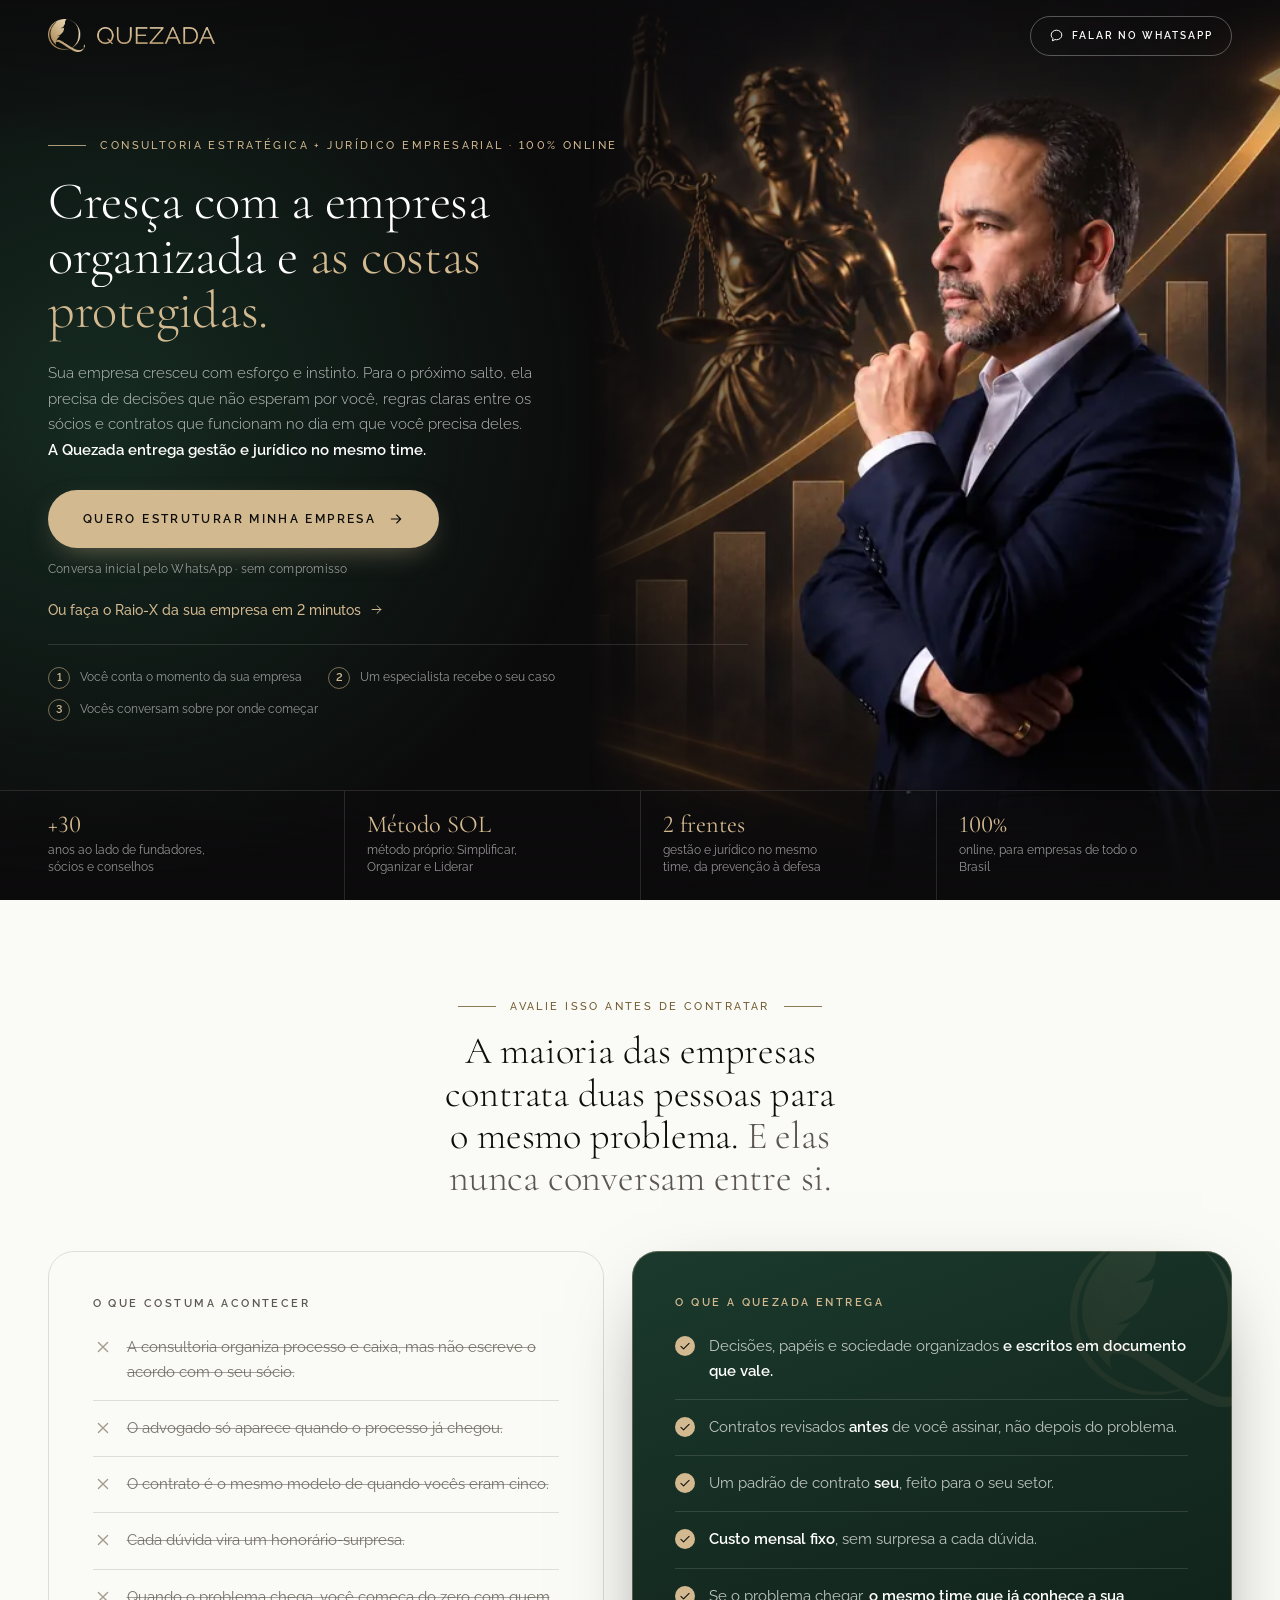
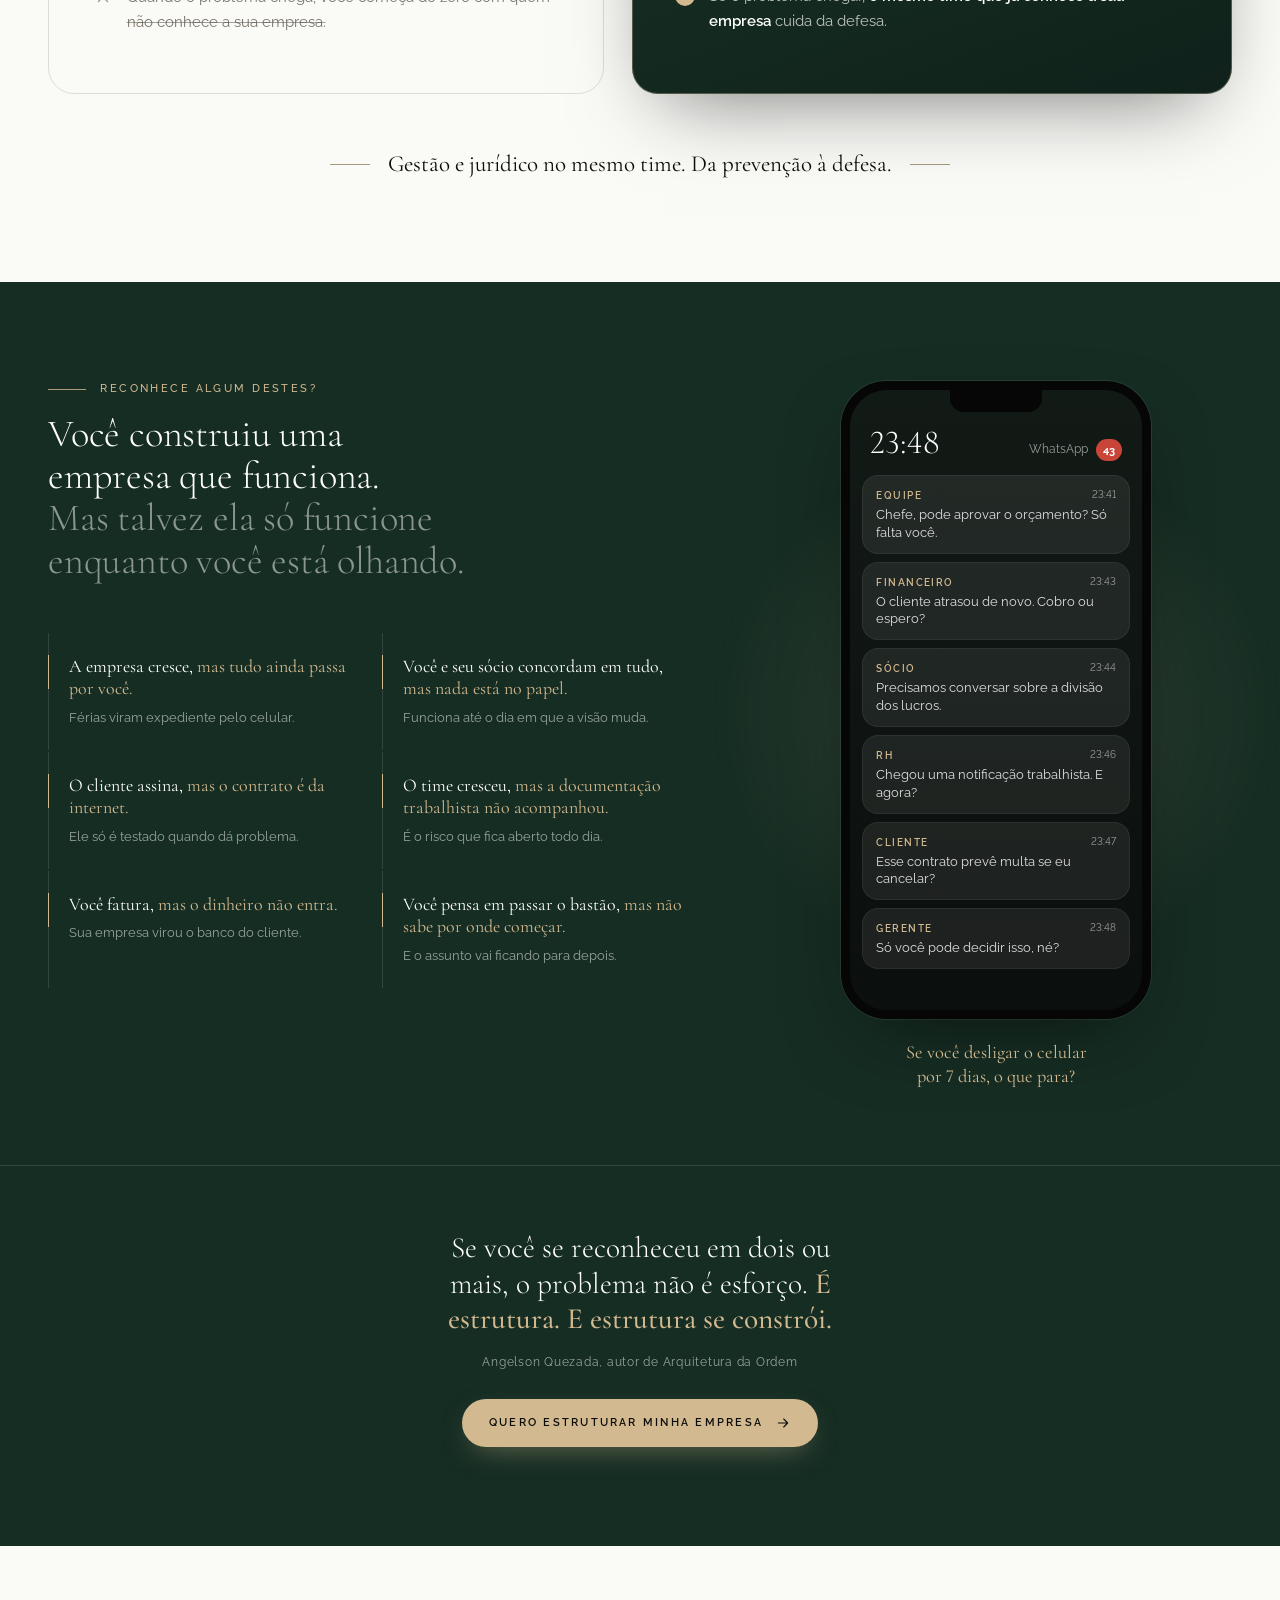
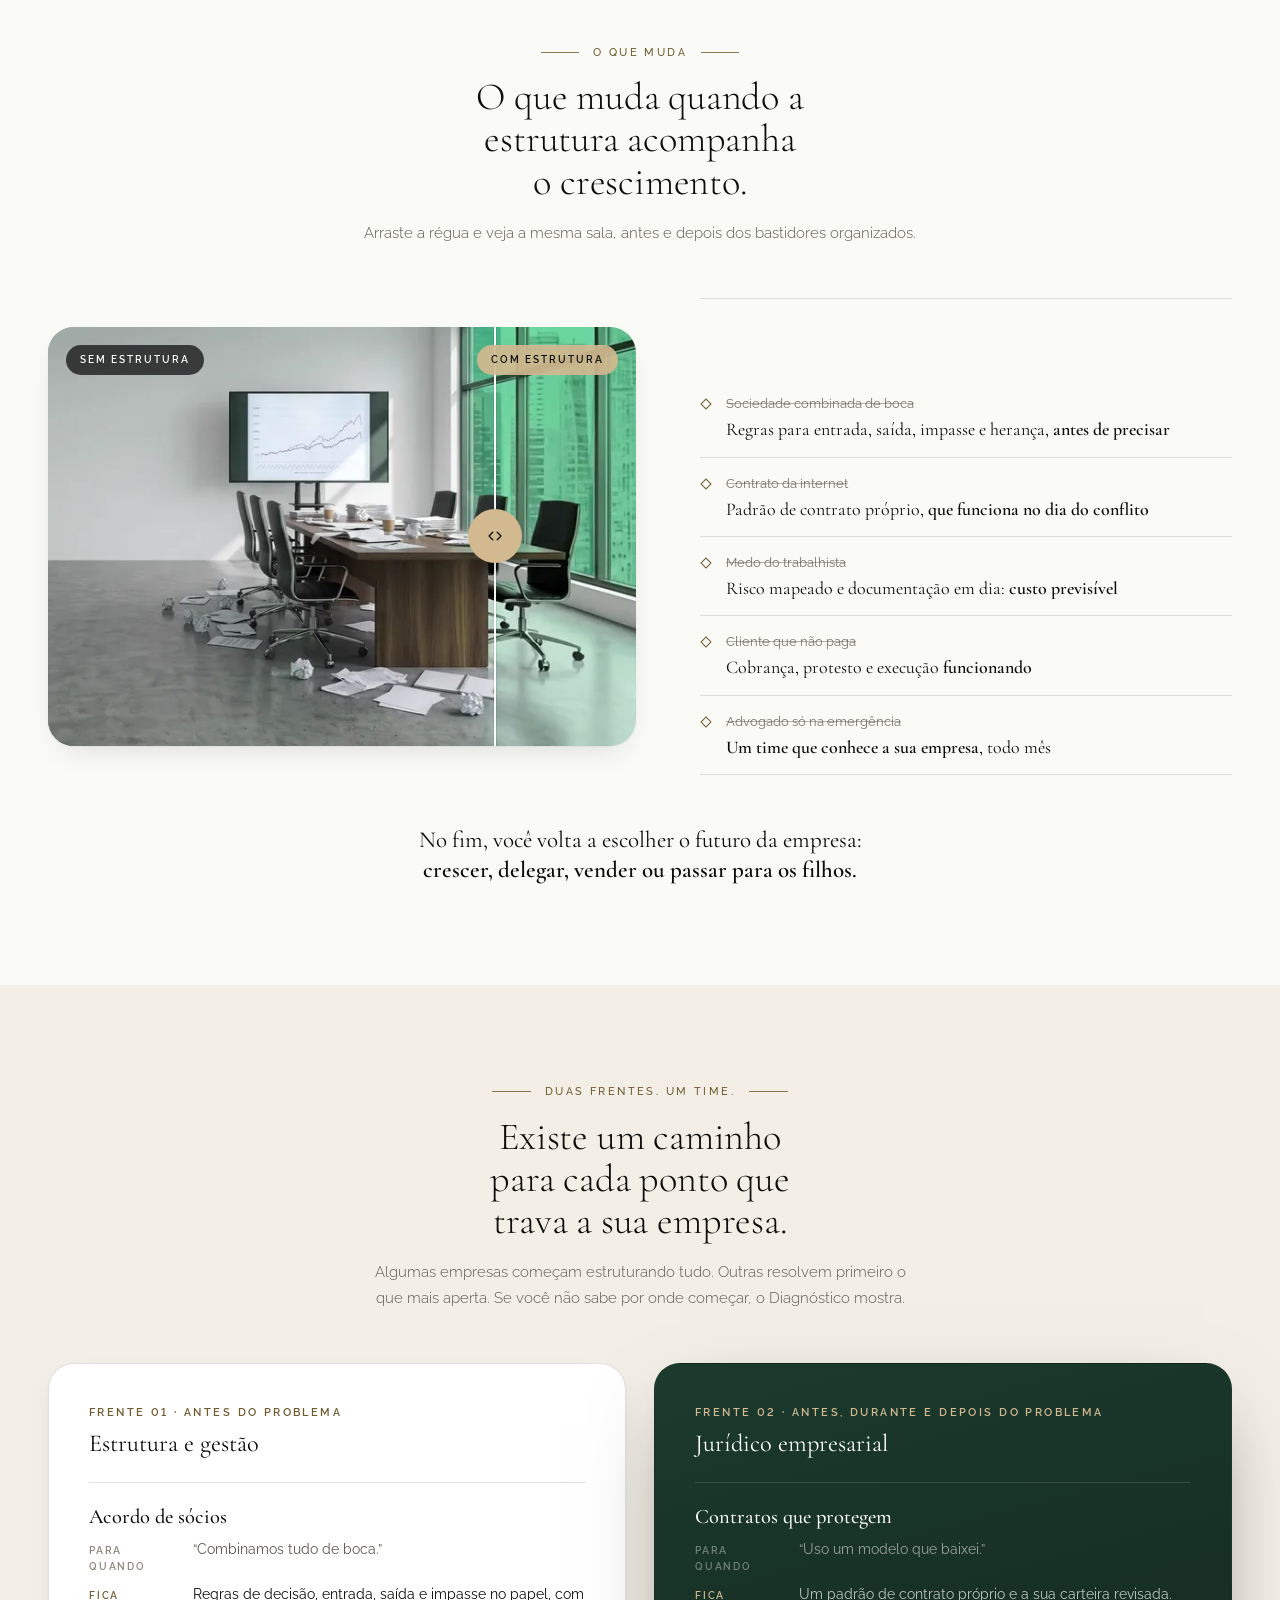
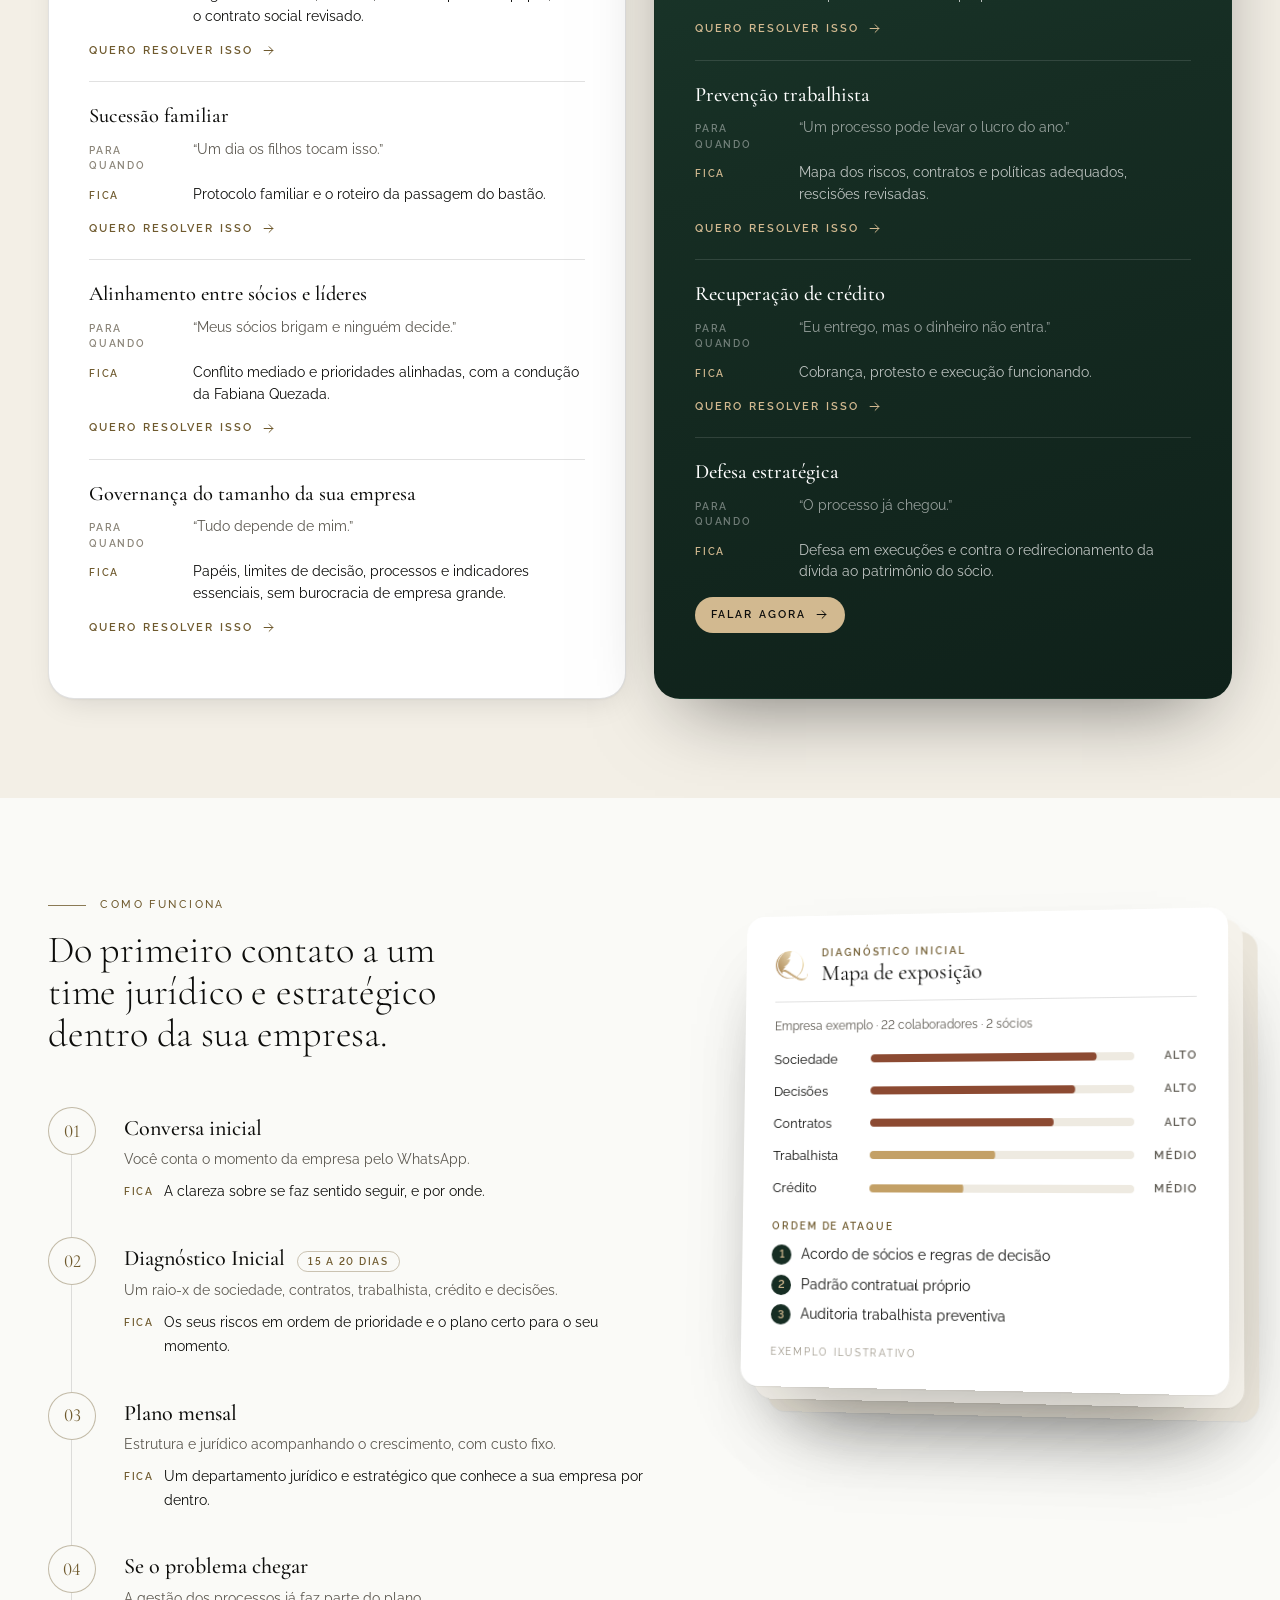
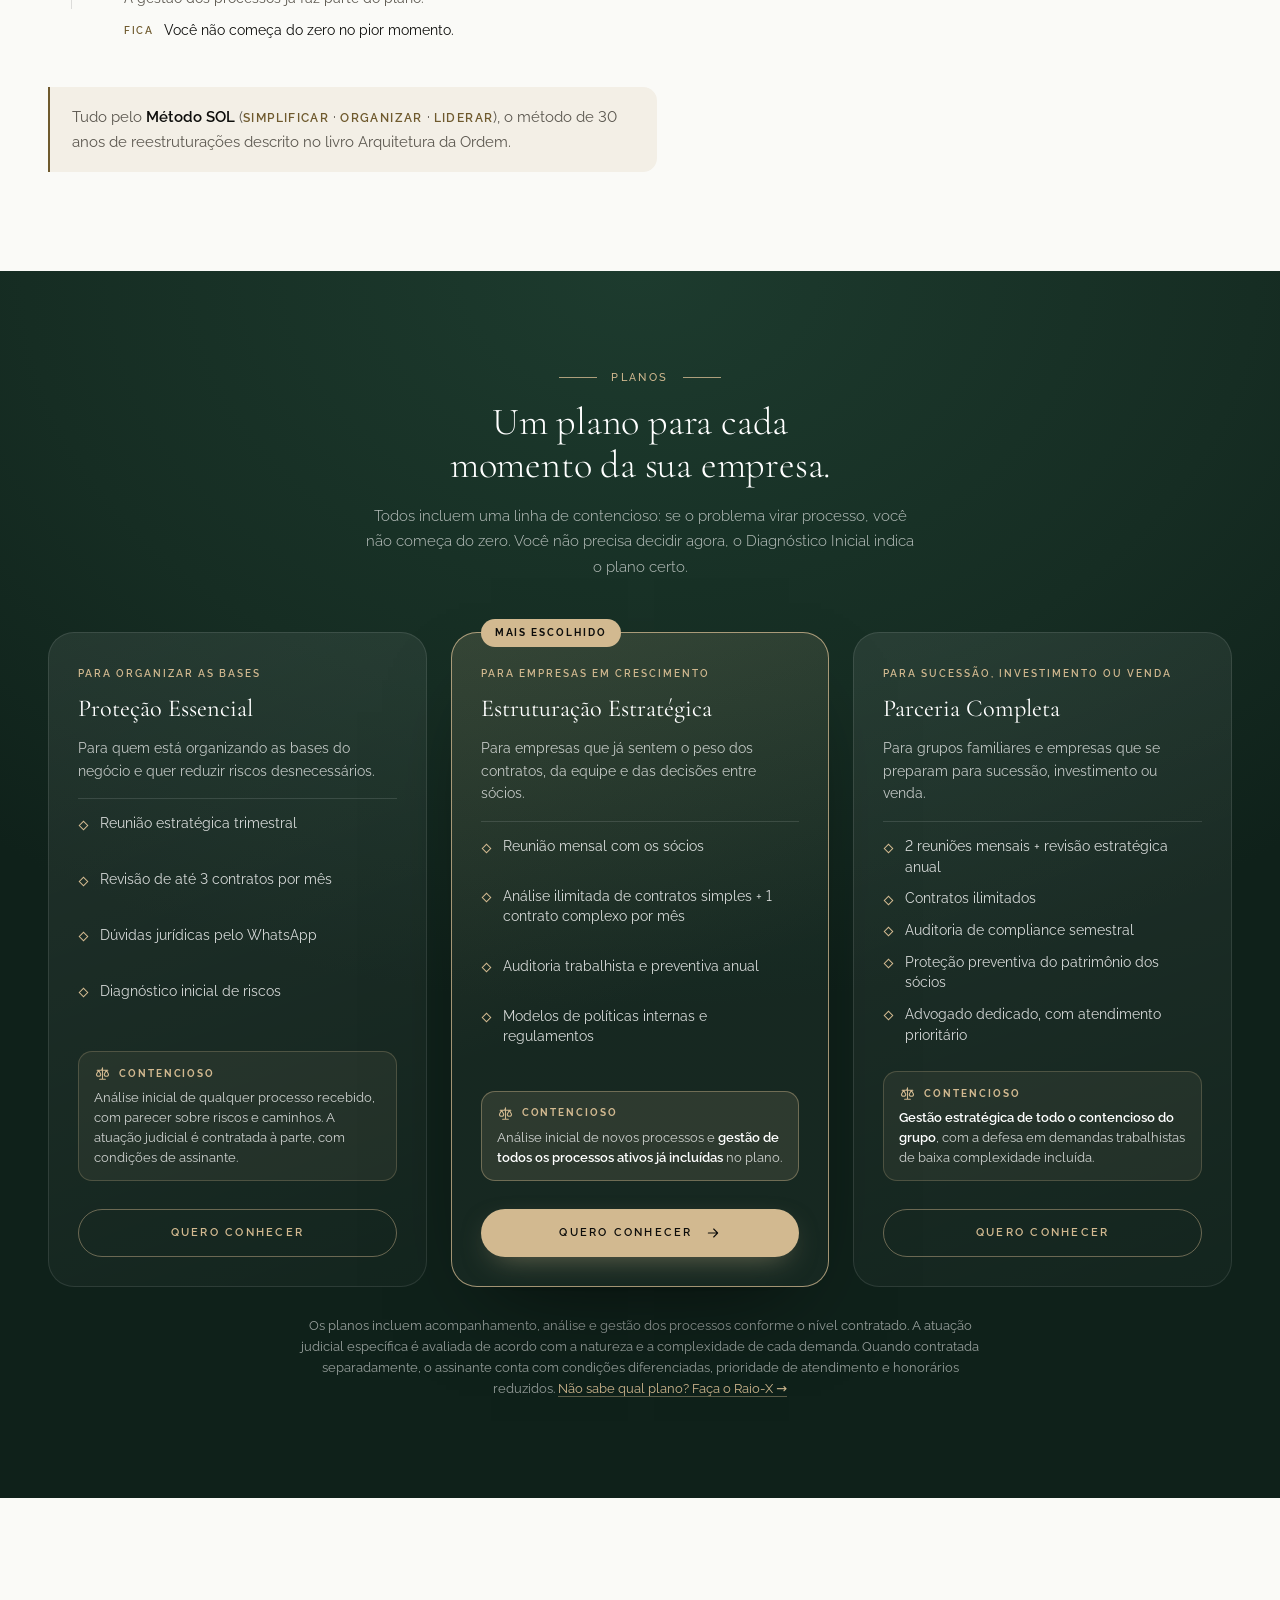
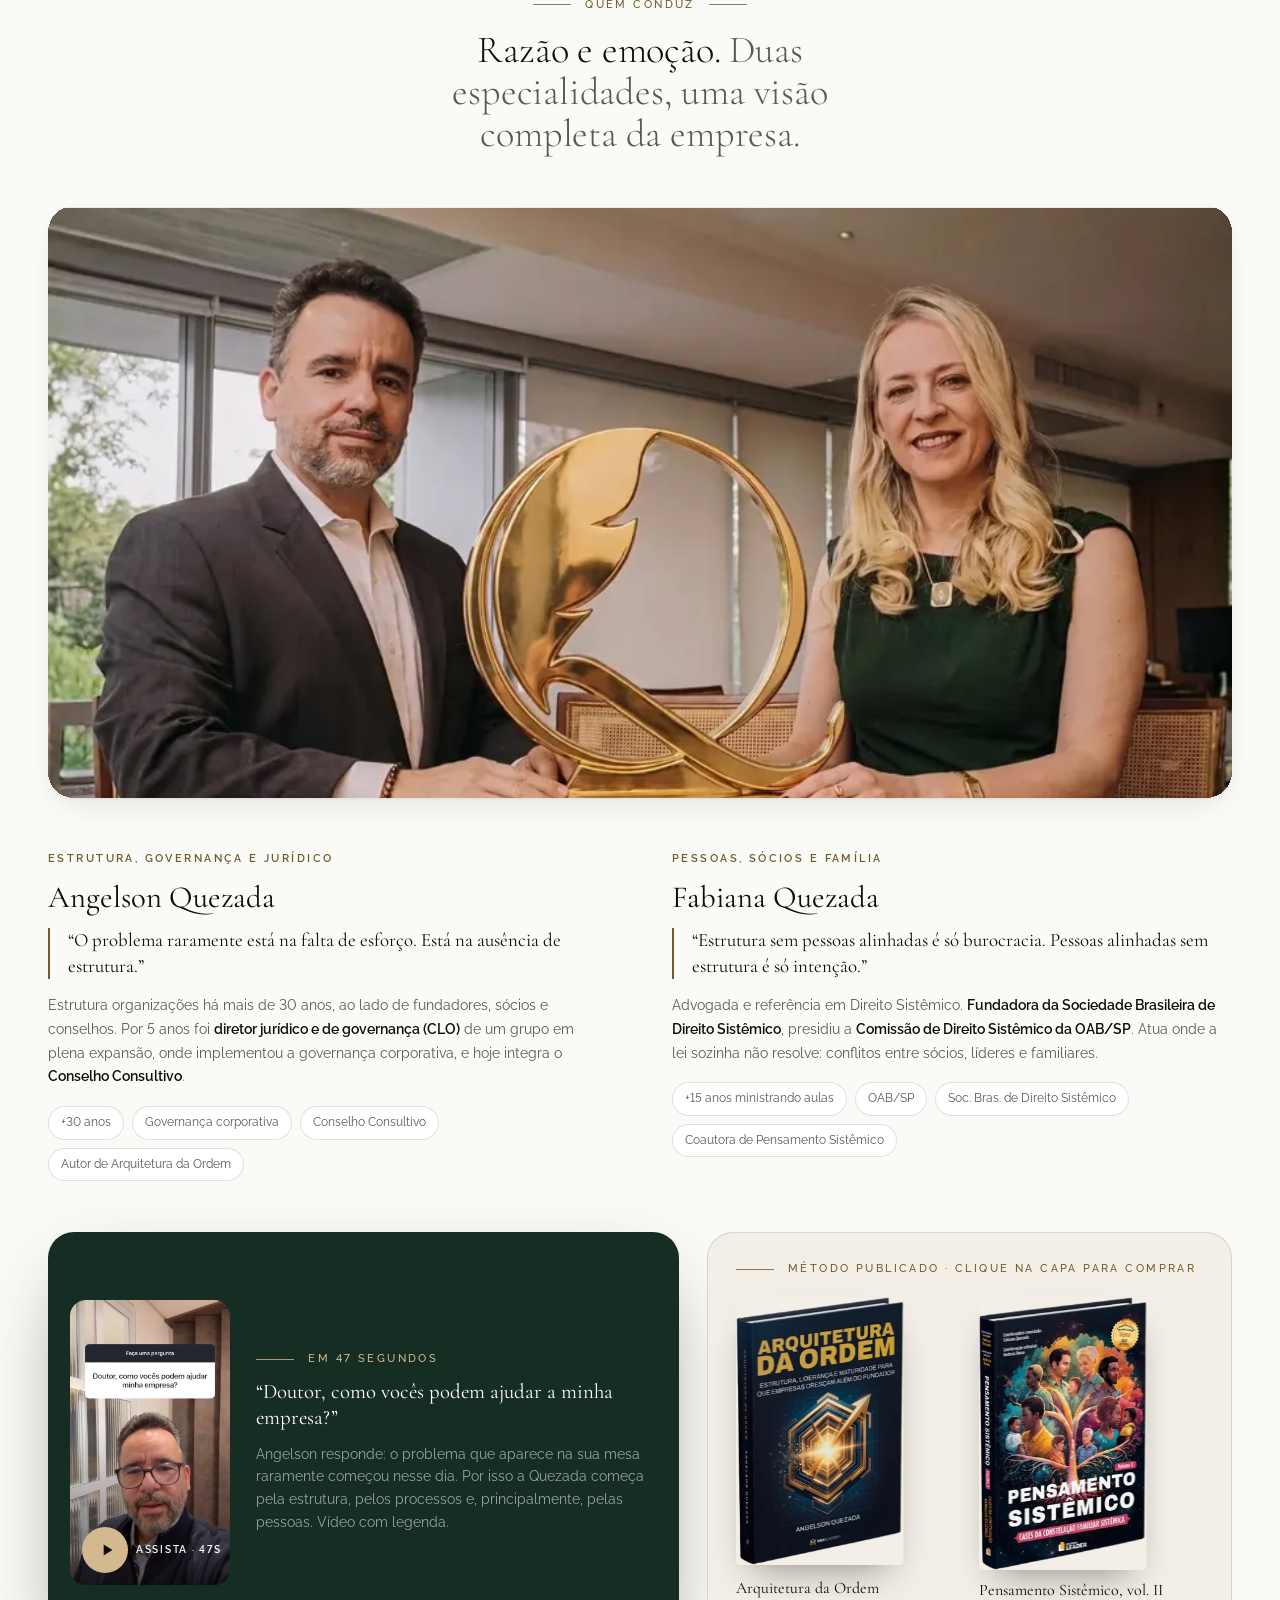
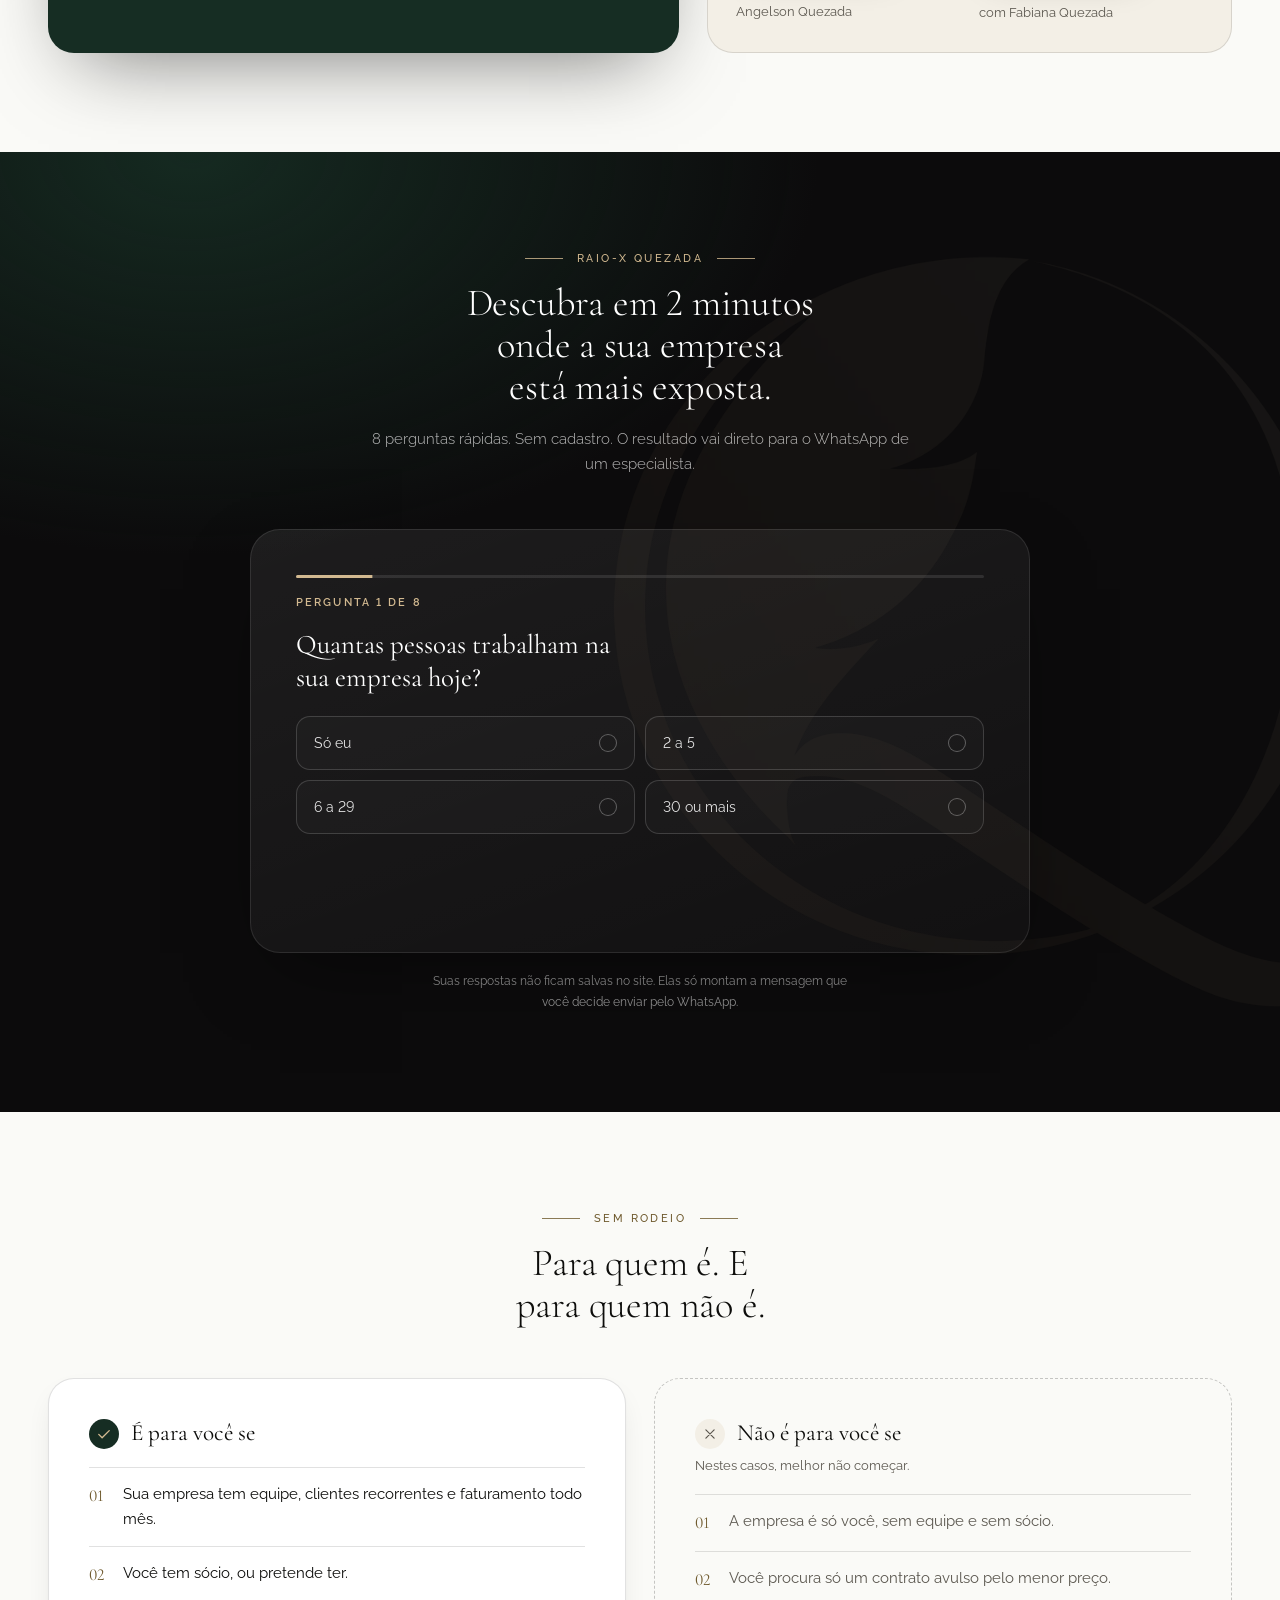
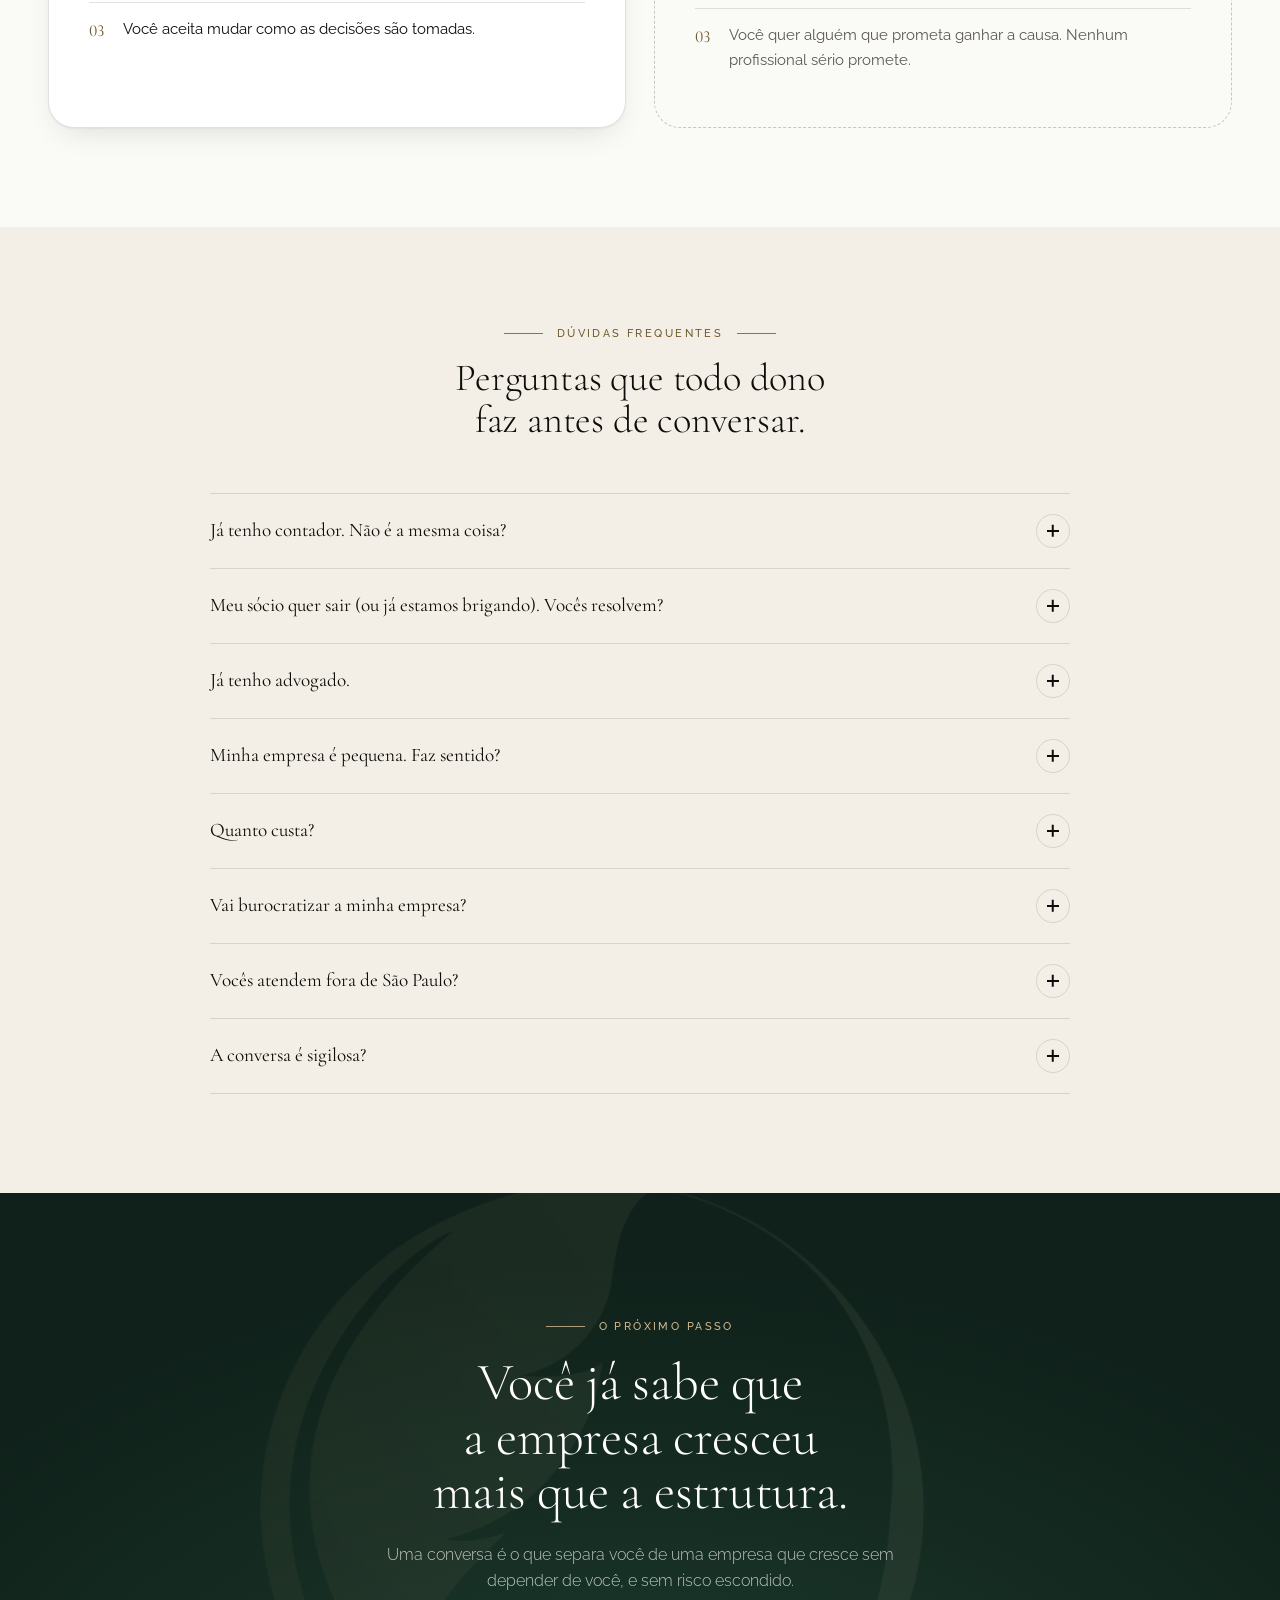
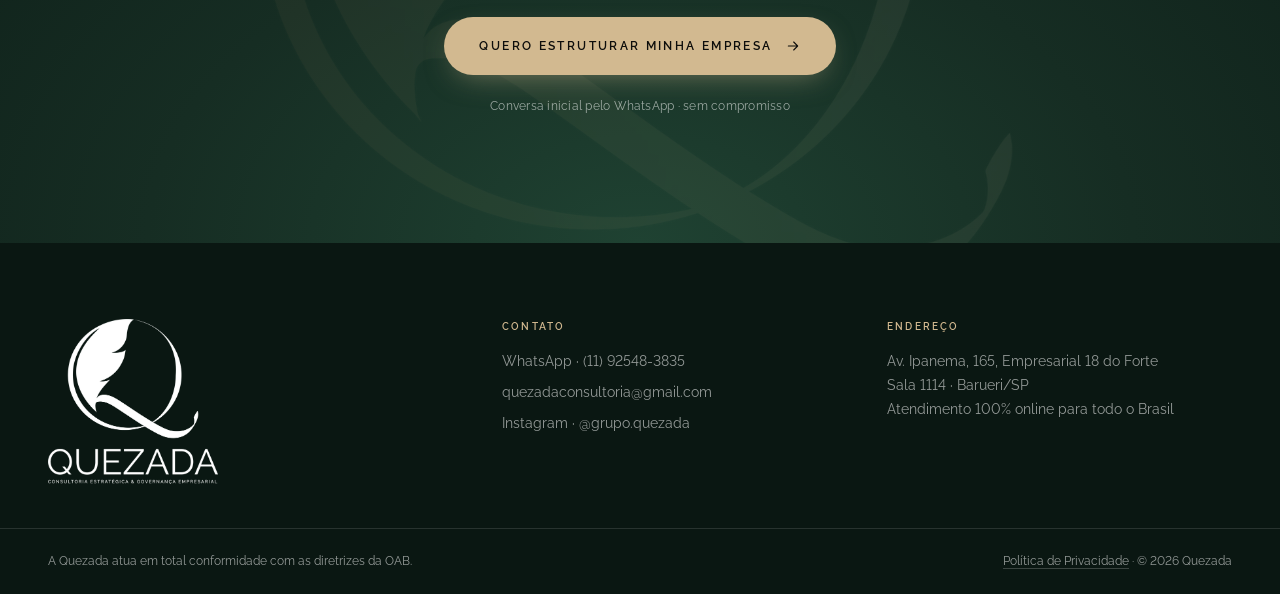
==== index.html @ 214a2468 "Landing page de captação Quezada (v1) HTML/CSS/JS sem build: hero, Raio-X (quiz de 8 perguntas → Wha" ====
<!doctype html>
<html lang="pt-BR">
<head>
  <meta charset="utf-8">
  <meta name="viewport" content="width=device-width, initial-scale=1, viewport-fit=cover">
  <title>Quezada | Gestão e jurídico no mesmo time</title>
  <meta name="description" content="Cresça com a empresa organizada e as costas protegidas. Acordo de sócios, contratos, prevenção trabalhista, cobrança e governança do tamanho da sua empresa. Gestão e jurídico no mesmo time, 100% online.">
  <meta name="theme-color" content="#0c0b0c">
  <meta property="og:type" content="website">
  <meta property="og:locale" content="pt_BR">
  <meta property="og:title" content="Quezada | Cresça com a empresa organizada e as costas protegidas">
  <meta property="og:description" content="Gestão e jurídico no mesmo time. Da prevenção à defesa.">
  <meta property="og:image" content="assets/img/og-quezada.webp">
  <link rel="icon" type="image/webp" sizes="48x48" href="assets/img/favicon-48.webp">
  <link rel="icon" type="image/webp" sizes="192x192" href="assets/img/favicon-192.webp">
  <link rel="preload" href="assets/fonts/cormorant-garamond.woff2" as="font" type="font/woff2" crossorigin>
  <link rel="preload" href="assets/fonts/raleway.woff2" as="font" type="font/woff2" crossorigin>
  <link rel="preload" as="image" href="assets/img/hero-angelson.webp" imagesrcset="assets/img/hero-angelson-sm.webp 720w, assets/img/hero-angelson.webp 1200w" imagesizes="(max-width: 860px) 100vw, 50vw" fetchpriority="high">
  <link rel="stylesheet" href="css/style.css">
  <script>document.documentElement.classList.add('js')</script>
</head>
<body>
<a class="skip" href="#conteudo">Pular para o conteúdo</a>

<!-- ═════════════ CABEÇALHO ═════════════ -->
<header class="header" data-header>
  <div class="header__inner shell">
    <a class="brand" href="#inicio" aria-label="Quezada, página inicial">
      <img class="brand__mark" src="assets/img/simbolo-ouro.webp" alt="" width="37" height="34">
      <img class="brand__word" src="assets/img/palavra-ouro.webp" alt="Quezada" width="118" height="18">
    </a>
    <a class="btn btn--sm btn--ghost" href="https://wa.me/5511925483835" data-wa="Olá! Vim pelo site da Quezada e quero conversar sobre a minha empresa." data-track="cta_header" target="_blank" rel="noopener">
      <svg class="ico" aria-hidden="true"><use href="#i-chat"/></svg>
      <span>Falar no WhatsApp</span>
    </a>
  </div>
</header>

<main id="conteudo">

<!-- ═════════════ 1 · HERO ═════════════ -->
<section class="hero" id="inicio" aria-labelledby="hero-title">
  <div class="hero__media" data-parallax="0.12">
    <img src="assets/img/hero-angelson.webp"
         srcset="assets/img/hero-angelson-sm.webp 720w, assets/img/hero-angelson.webp 1200w"
         sizes="(max-width: 860px) 100vw, 50vw"
         alt="Angelson Quezada, sócio-fundador, diante de uma balança da justiça e de um gráfico de crescimento"
         width="1200" height="1200" fetchpriority="high">
  </div>
  <div class="hero__glow" aria-hidden="true"></div>

  <div class="hero__content shell">
    <div class="hero__copy">
      <p class="eyebrow hero__eyebrow" data-hero="0">Consultoria estratégica + jurídico empresarial · 100% online</p>
      <h1 class="display hero__title" id="hero-title" data-angle-title>
        <span class="line"><span data-hero="1">Cresça com a empresa</span></span>
        <span class="line"><span data-hero="2">organizada e <em class="hl">as costas</em></span></span>
        <span class="line"><span data-hero="3"><em class="hl">protegidas.</em></span></span>
      </h1>
      <p class="hero__sub" data-hero="4" data-angle-sub>Sua empresa cresceu com esforço e instinto. Para o próximo salto, ela precisa de decisões que não esperam por você, regras claras entre os sócios e contratos que funcionam no dia em que você precisa deles. <strong>A Quezada entrega gestão e jurídico no mesmo time.</strong></p>

      <div class="hero__cta" data-hero="5">
        <a class="btn btn--gold btn--lg" href="https://wa.me/5511925483835" data-wa="Olá! Vim pelo site e quero estruturar a minha empresa. Podemos conversar?" data-track="cta_hero" target="_blank" rel="noopener">
          <span>Quero estruturar minha empresa</span>
          <svg class="ico" aria-hidden="true"><use href="#i-arrow"/></svg>
        </a>
        <p class="micro">Conversa inicial pelo WhatsApp · sem compromisso</p>
        <a class="link-arrow" href="#raio-x" data-track="cta_hero_quiz">Ou faça o Raio-X da sua empresa em 2 minutos <svg class="ico" aria-hidden="true"><use href="#i-arrow"/></svg></a>
      </div>

      <ol class="hero__steps" data-hero="6" aria-label="O que acontece depois que você clicar">
        <li><span>1</span>Você conta o momento da sua empresa</li>
        <li><span>2</span>Um especialista recebe o seu caso</li>
        <li><span>3</span>Vocês conversam sobre por onde começar</li>
      </ol>
    </div>
  </div>

  <div class="proofbar" data-hero="7">
    <ul class="proofbar__list shell">
      <li><strong data-count="30" data-prefix="+">+30</strong><span>anos ao lado de fundadores, sócios e conselhos</span></li>
      <li><strong>Método SOL</strong><span>método próprio: Simplificar, Organizar e Liderar</span></li>
      <li><strong>2 frentes</strong><span>gestão e jurídico no mesmo time, da prevenção à defesa</span></li>
      <li><strong data-count="100" data-suffix="%">100%</strong><span>online, para empresas de todo o Brasil</span></li>
    </ul>
  </div>
</section>

<!-- ═════════════ 2 · AVALIE ANTES DE CONTRATAR ═════════════ -->
<section class="section paper" id="avalie" aria-labelledby="avalie-title">
  <div class="shell">
    <header class="sec-head" data-reveal>
      <p class="eyebrow">Avalie isso antes de contratar</p>
      <h2 class="h2" id="avalie-title">A maioria das empresas contrata duas pessoas para o mesmo problema. <span class="h2__muted">E elas nunca conversam entre si.</span></h2>
    </header>

    <div class="compare" data-compare>
      <div class="compare__col compare__col--old" data-reveal="left">
        <p class="compare__label">O que costuma acontecer</p>
        <ul>
          <li><svg class="ico" aria-hidden="true"><use href="#i-x"/></svg><span>A consultoria organiza processo e caixa, mas não escreve o acordo com o seu sócio.</span></li>
          <li><svg class="ico" aria-hidden="true"><use href="#i-x"/></svg><span>O advogado só aparece quando o processo já chegou.</span></li>
          <li><svg class="ico" aria-hidden="true"><use href="#i-x"/></svg><span>O contrato é o mesmo modelo de quando vocês eram cinco.</span></li>
          <li><svg class="ico" aria-hidden="true"><use href="#i-x"/></svg><span>Cada dúvida vira um honorário-surpresa.</span></li>
          <li><svg class="ico" aria-hidden="true"><use href="#i-x"/></svg><span>Quando o problema chega, você começa do zero com quem não conhece a sua empresa.</span></li>
        </ul>
      </div>
      <div class="compare__col compare__col--new" data-reveal="right">
        <img class="compare__seal" src="assets/img/simbolo-ouro.webp" alt="" width="109" height="100" loading="lazy">
        <p class="compare__label">O que a Quezada entrega</p>
        <ul>
          <li><svg class="ico" aria-hidden="true"><use href="#i-check"/></svg><span>Decisões, papéis e sociedade organizados <strong>e escritos em documento que vale.</strong></span></li>
          <li><svg class="ico" aria-hidden="true"><use href="#i-check"/></svg><span>Contratos revisados <strong>antes</strong> de você assinar, não depois do problema.</span></li>
          <li><svg class="ico" aria-hidden="true"><use href="#i-check"/></svg><span>Um padrão de contrato <strong>seu</strong>, feito para o seu setor.</span></li>
          <li><svg class="ico" aria-hidden="true"><use href="#i-check"/></svg><span><strong>Custo mensal fixo</strong>, sem surpresa a cada dúvida.</span></li>
          <li><svg class="ico" aria-hidden="true"><use href="#i-check"/></svg><span>Se o problema chegar, <strong>o mesmo time que já conhece a sua empresa</strong> cuida da defesa.</span></li>
        </ul>
      </div>
    </div>

    <p class="tagline" data-reveal><span class="rule" aria-hidden="true"></span>Gestão e jurídico no mesmo time. Da prevenção à defesa.<span class="rule" aria-hidden="true"></span></p>
  </div>
</section>

<!-- ═════════════ 3 · SINAIS ═════════════ -->
<section class="section pine" id="sinais" aria-labelledby="sinais-title">
  <div class="shell sinais">
    <div class="sinais__copy">
      <header class="sec-head sec-head--left" data-reveal>
        <p class="eyebrow">Reconhece algum destes?</p>
        <h2 class="h2" id="sinais-title">Você construiu uma empresa que funciona. <span class="h2__muted">Mas talvez ela só funcione enquanto você está olhando.</span></h2>
      </header>

      <ul class="signals">
        <li class="signal" data-reveal style="--d:0"><h3>A empresa cresce, <em>mas tudo ainda passa por você.</em></h3><p>Férias viram expediente pelo celular.</p></li>
        <li class="signal" data-reveal style="--d:1"><h3>Você e seu sócio concordam em tudo, <em>mas nada está no papel.</em></h3><p>Funciona até o dia em que a visão muda.</p></li>
        <li class="signal" data-reveal style="--d:2"><h3>O cliente assina, <em>mas o contrato é da internet.</em></h3><p>Ele só é testado quando dá problema.</p></li>
        <li class="signal" data-reveal style="--d:3"><h3>O time cresceu, <em>mas a documentação trabalhista não acompanhou.</em></h3><p>É o risco que fica aberto todo dia.</p></li>
        <li class="signal" data-reveal style="--d:4"><h3>Você fatura, <em>mas o dinheiro não entra.</em></h3><p>Sua empresa virou o banco do cliente.</p></li>
        <li class="signal" data-reveal style="--d:5"><h3>Você pensa em passar o bastão, <em>mas não sabe por onde começar.</em></h3><p>E o assunto vai ficando para depois.</p></li>
      </ul>
    </div>

    <div class="phone-wrap" aria-hidden="true">
      <div class="phone" data-phone>
        <div class="phone__notch"></div>
        <div class="phone__top">
          <span class="phone__time">23:48</span>
          <span class="phone__app">WhatsApp <b class="phone__badge" data-badge>0</b></span>
        </div>
        <ul class="phone__list">
          <li><b>Equipe</b><span>Chefe, pode aprovar o orçamento? Só falta você.</span><i>23:41</i></li>
          <li><b>Financeiro</b><span>O cliente atrasou de novo. Cobro ou espero?</span><i>23:43</i></li>
          <li><b>Sócio</b><span>Precisamos conversar sobre a divisão dos lucros.</span><i>23:44</i></li>
          <li><b>RH</b><span>Chegou uma notificação trabalhista. E agora?</span><i>23:46</i></li>
          <li><b>Cliente</b><span>Esse contrato prevê multa se eu cancelar?</span><i>23:47</i></li>
          <li><b>Gerente</b><span>Só você pode decidir isso, né?</span><i>23:48</i></li>
        </ul>
      </div>
      <p class="phone-caption">Se você desligar o celular por 7 dias, o que para?</p>
    </div>
  </div>

  <div class="shell bridge" data-reveal>
    <p class="bridge__quote">Se você se reconheceu em dois ou mais, o problema não é esforço. <strong>É estrutura. E estrutura se constrói.</strong></p>
    <p class="bridge__sign">Angelson Quezada, autor de <cite>Arquitetura da Ordem</cite></p>
    <a class="btn btn--gold" href="https://wa.me/5511925483835" data-wa="Olá! Me reconheci nos sinais do site e quero estruturar a minha empresa." data-track="cta_sinais" target="_blank" rel="noopener"><span>Quero estruturar minha empresa</span><svg class="ico" aria-hidden="true"><use href="#i-arrow"/></svg></a>
  </div>
</section>

<!-- ═════════════ 4 · O QUE MUDA ═════════════ -->
<section class="section paper" id="muda" aria-labelledby="muda-title">
  <div class="shell">
    <header class="sec-head" data-reveal>
      <p class="eyebrow">O que muda</p>
      <h2 class="h2" id="muda-title">O que muda quando a estrutura acompanha o crescimento.</h2>
      <p class="lede">Arraste a régua e veja a mesma sala, antes e depois dos bastidores organizados.</p>
    </header>

    <div class="muda">
    <figure class="ba" data-ba data-reveal="scale">
      <img class="ba__img" src="assets/img/sala-depois.webp" srcset="assets/img/sala-depois-sm.webp 640w, assets/img/sala-depois.webp 960w" sizes="(max-width: 900px) 100vw, 600px" alt="Sala de reunião organizada" width="960" height="684" loading="lazy">
      <div class="ba__before">
        <img class="ba__img" src="assets/img/sala-antes.webp" srcset="assets/img/sala-antes-sm.webp 640w, assets/img/sala-antes.webp 960w" sizes="(max-width: 900px) 100vw, 600px" alt="Sala de reunião bagunçada, com papéis espalhados pelo chão" width="960" height="684" loading="lazy">
      </div>
      <span class="ba__tag ba__tag--l">Sem estrutura</span>
      <span class="ba__tag ba__tag--r">Com estrutura</span>
      <div class="ba__handle" aria-hidden="true"><span><svg class="ico"><use href="#i-drag"/></svg></span></div>
      <input class="ba__range" type="range" min="0" max="100" value="50" aria-label="Comparar antes e depois">
    </figure>

    <ul class="shifts">
      <li class="shift" data-reveal style="--d:0"><p class="shift__from">Tudo passa por você</p><p class="shift__to">Decisões com dono, limite e prazo, <strong>sem você na sala</strong></p></li>
      <li class="shift" data-reveal style="--d:1"><p class="shift__from">Sociedade combinada de boca</p><p class="shift__to">Regras para entrada, saída, impasse e herança, <strong>antes de precisar</strong></p></li>
      <li class="shift" data-reveal style="--d:2"><p class="shift__from">Contrato da internet</p><p class="shift__to">Padrão de contrato próprio, <strong>que funciona no dia do conflito</strong></p></li>
      <li class="shift" data-reveal style="--d:3"><p class="shift__from">Medo do trabalhista</p><p class="shift__to">Risco mapeado e documentação em dia: <strong>custo previsível</strong></p></li>
      <li class="shift" data-reveal style="--d:4"><p class="shift__from">Cliente que não paga</p><p class="shift__to">Cobrança, protesto e execução <strong>funcionando</strong></p></li>
      <li class="shift" data-reveal style="--d:5"><p class="shift__from">Advogado só na emergência</p><p class="shift__to"><strong>Um time que conhece a sua empresa</strong>, todo mês</p></li>
    </ul>
    </div>

    <p class="closing" data-reveal>No fim, você volta a escolher o futuro da empresa: <strong>crescer, delegar, vender ou passar para os filhos.</strong></p>
  </div>
</section>

<!-- ═════════════ 5 · SOLUÇÕES ═════════════ -->
<section class="section ivory" id="solucoes" aria-labelledby="solucoes-title">
  <div class="shell">
    <header class="sec-head" data-reveal>
      <p class="eyebrow">Duas frentes. Um time.</p>
      <h2 class="h2" id="solucoes-title">Existe um caminho para cada ponto que trava a sua empresa.</h2>
      <p class="lede">Algumas empresas começam estruturando tudo. Outras resolvem primeiro o que mais aperta. Se você não sabe por onde começar, o Diagnóstico mostra.</p>
    </header>

    <div class="tabs" role="tablist" aria-label="Frentes de atuação" data-tabs>
      <button class="tabs__btn is-active" role="tab" aria-selected="true" aria-controls="frente-a" id="tab-a" data-tab="a">Estrutura e gestão</button>
      <button class="tabs__btn" role="tab" aria-selected="false" aria-controls="frente-b" id="tab-b" data-tab="b" tabindex="-1">Jurídico empresarial</button>
      <span class="tabs__ink" aria-hidden="true"></span>
    </div>

    <div class="fronts">
      <div class="front is-active" id="frente-a" role="tabpanel" aria-labelledby="tab-a" data-panel="a">
        <header class="front__head" data-reveal>
          <p class="front__kicker">Frente 01 · antes do problema</p>
          <h3 class="h3">Estrutura e gestão</h3>
        </header>
        <article class="svc" data-reveal style="--d:0">
          <h4 class="svc__title">Acordo de sócios</h4>
          <p class="svc__when"><span>Para quando</span>“Combinamos tudo de boca.”</p>
          <p class="svc__keep"><span>Fica</span>Regras de decisão, entrada, saída e impasse no papel, com o contrato social revisado.</p>
          <a class="svc__cta" href="https://wa.me/5511925483835" data-wa="Olá! Vim pelo site e quero conversar sobre acordo de sócios." data-track="cta_servico" data-label="acordo_socios" target="_blank" rel="noopener">Quero resolver isso <svg class="ico" aria-hidden="true"><use href="#i-arrow"/></svg></a>
        </article>
        <article class="svc" data-reveal style="--d:1">
          <h4 class="svc__title">Sucessão familiar</h4>
          <p class="svc__when"><span>Para quando</span>“Um dia os filhos tocam isso.”</p>
          <p class="svc__keep"><span>Fica</span>Protocolo familiar e o roteiro da passagem do bastão.</p>
          <a class="svc__cta" href="https://wa.me/5511925483835" data-wa="Olá! Vim pelo site e quero conversar sobre sucessão familiar na minha empresa." data-track="cta_servico" data-label="sucessao" target="_blank" rel="noopener">Quero resolver isso <svg class="ico" aria-hidden="true"><use href="#i-arrow"/></svg></a>
        </article>
        <article class="svc" data-reveal style="--d:2">
          <h4 class="svc__title">Alinhamento entre sócios e líderes</h4>
          <p class="svc__when"><span>Para quando</span>“Meus sócios brigam e ninguém decide.”</p>
          <p class="svc__keep"><span>Fica</span>Conflito mediado e prioridades alinhadas, com a condução da Fabiana Quezada.</p>
          <a class="svc__cta" href="https://wa.me/5511925483835" data-wa="Olá! Vim pelo site e quero conversar sobre alinhamento entre sócios e lideranças." data-track="cta_servico" data-label="alinhamento" target="_blank" rel="noopener">Quero resolver isso <svg class="ico" aria-hidden="true"><use href="#i-arrow"/></svg></a>
        </article>
        <article class="svc" data-reveal style="--d:3">
          <h4 class="svc__title">Governança do tamanho da sua empresa</h4>
          <p class="svc__when"><span>Para quando</span>“Tudo depende de mim.”</p>
          <p class="svc__keep"><span>Fica</span>Papéis, limites de decisão, processos e indicadores essenciais, sem burocracia de empresa grande.</p>
          <a class="svc__cta" href="https://wa.me/5511925483835" data-wa="Olá! Vim pelo site. Tudo na minha empresa depende de mim e quero mudar isso." data-track="cta_servico" data-label="governanca" target="_blank" rel="noopener">Quero resolver isso <svg class="ico" aria-hidden="true"><use href="#i-arrow"/></svg></a>
        </article>
      </div>

      <div class="front front--legal" id="frente-b" role="tabpanel" aria-labelledby="tab-b" data-panel="b">
        <header class="front__head" data-reveal>
          <p class="front__kicker">Frente 02 · antes, durante e depois do problema</p>
          <h3 class="h3">Jurídico empresarial</h3>
        </header>
        <article class="svc" data-reveal style="--d:0">
          <h4 class="svc__title">Contratos que protegem</h4>
          <p class="svc__when"><span>Para quando</span>“Uso um modelo que baixei.”</p>
          <p class="svc__keep"><span>Fica</span>Um padrão de contrato próprio e a sua carteira revisada.</p>
          <a class="svc__cta" href="https://wa.me/5511925483835" data-wa="Olá! Vim pelo site e quero revisar os contratos da minha empresa." data-track="cta_servico" data-label="contratos" target="_blank" rel="noopener">Quero resolver isso <svg class="ico" aria-hidden="true"><use href="#i-arrow"/></svg></a>
        </article>
        <article class="svc" data-reveal style="--d:1">
          <h4 class="svc__title">Prevenção trabalhista</h4>
          <p class="svc__when"><span>Para quando</span>“Um processo pode levar o lucro do ano.”</p>
          <p class="svc__keep"><span>Fica</span>Mapa dos riscos, contratos e políticas adequados, rescisões revisadas.</p>
          <a class="svc__cta" href="https://wa.me/5511925483835" data-wa="Olá! Vim pelo site e quero organizar a parte trabalhista da minha empresa." data-track="cta_servico" data-label="trabalhista" target="_blank" rel="noopener">Quero resolver isso <svg class="ico" aria-hidden="true"><use href="#i-arrow"/></svg></a>
        </article>
        <article class="svc" data-reveal style="--d:2">
          <h4 class="svc__title">Recuperação de crédito</h4>
          <p class="svc__when"><span>Para quando</span>“Eu entrego, mas o dinheiro não entra.”</p>
          <p class="svc__keep"><span>Fica</span>Cobrança, protesto e execução funcionando.</p>
          <a class="svc__cta" href="https://wa.me/5511925483835" data-wa="Olá! Vim pelo site. Tenho clientes que não pagam e quero estruturar a cobrança." data-track="cta_servico" data-label="credito" target="_blank" rel="noopener">Quero resolver isso <svg class="ico" aria-hidden="true"><use href="#i-arrow"/></svg></a>
        </article>
        <article class="svc svc--urgent" data-reveal style="--d:3">
          <h4 class="svc__title">Defesa estratégica</h4>
          <p class="svc__when"><span>Para quando</span>“O processo já chegou.”</p>
          <p class="svc__keep"><span>Fica</span>Defesa em execuções e contra o redirecionamento da dívida ao patrimônio do sócio.</p>
          <a class="svc__cta" href="https://wa.me/5511925483835" data-wa="Olá! Vim pelo site. Recebi um processo/notificação e preciso de orientação." data-track="cta_servico" data-label="defesa" target="_blank" rel="noopener">Falar agora <svg class="ico" aria-hidden="true"><use href="#i-arrow"/></svg></a>
        </article>
      </div>
    </div>
  </div>
</section>

<!-- ═════════════ 6 · COMO FUNCIONA ═════════════ -->
<section class="section paper" id="como" aria-labelledby="como-title">
  <div class="shell how">
    <div class="how__copy">
      <header class="sec-head sec-head--left" data-reveal>
        <p class="eyebrow">Como funciona</p>
        <h2 class="h2" id="como-title">Do primeiro contato a um time jurídico e estratégico dentro da sua empresa.</h2>
      </header>

      <ol class="steps" data-steps>
        <li class="steps__line" aria-hidden="true"><span data-steps-fill></span></li>
        <li class="step" data-reveal>
          <span class="step__n">01</span>
          <h3 class="step__title">Conversa inicial</h3>
          <p>Você conta o momento da empresa pelo WhatsApp.</p>
          <p class="step__keep"><span>Fica</span>A clareza sobre se faz sentido seguir, e por onde.</p>
        </li>
        <li class="step" data-reveal>
          <span class="step__n">02</span>
          <h3 class="step__title">Diagnóstico Inicial <small>15 a 20 dias</small></h3>
          <p>Um raio-x de sociedade, contratos, trabalhista, crédito e decisões.</p>
          <p class="step__keep"><span>Fica</span>Os seus riscos em ordem de prioridade e o plano certo para o seu momento.</p>
        </li>
        <li class="step" data-reveal>
          <span class="step__n">03</span>
          <h3 class="step__title">Plano mensal</h3>
          <p>Estrutura e jurídico acompanhando o crescimento, com custo fixo.</p>
          <p class="step__keep"><span>Fica</span>Um departamento jurídico e estratégico que conhece a sua empresa por dentro.</p>
        </li>
        <li class="step" data-reveal>
          <span class="step__n">04</span>
          <h3 class="step__title">Se o problema chegar</h3>
          <p>A gestão dos processos já faz parte do plano.</p>
          <p class="step__keep"><span>Fica</span>Você não começa do zero no pior momento.</p>
        </li>
      </ol>

      <p class="method" data-reveal>Tudo pelo <strong>Método SOL</strong> (<span>Simplificar</span> · <span>Organizar</span> · <span>Liderar</span>), o método de 30 anos de reestruturações descrito no livro <cite>Arquitetura da Ordem</cite>.</p>
    </div>

    <div class="how__visual">
      <div class="report" data-report data-reveal="right" aria-label="Exemplo ilustrativo do relatório de Diagnóstico Inicial">
        <div class="report__page report__page--back" aria-hidden="true"></div>
        <div class="report__page report__page--mid" aria-hidden="true"></div>
        <div class="report__page">
          <div class="report__head">
            <img src="assets/img/simbolo-ouro.webp" alt="" width="33" height="30" loading="lazy">
            <div>
              <p class="report__kicker">Diagnóstico Inicial</p>
              <p class="report__title">Mapa de exposição</p>
            </div>
          </div>
          <p class="report__meta">Empresa exemplo · 22 colaboradores · 2 sócios</p>
          <ul class="report__bars">
            <li><span>Sociedade</span><i style="--v:.86" data-level="alto"></i><em>Alto</em></li>
            <li><span>Decisões</span><i style="--v:.78" data-level="alto"></i><em>Alto</em></li>
            <li><span>Contratos</span><i style="--v:.7" data-level="alto"></i><em>Alto</em></li>
            <li><span>Trabalhista</span><i style="--v:.48" data-level="medio"></i><em>Médio</em></li>
            <li><span>Crédito</span><i style="--v:.36" data-level="medio"></i><em>Médio</em></li>
          </ul>
          <p class="report__sub">Ordem de ataque</p>
          <ol class="report__order">
            <li>Acordo de sócios e regras de decisão</li>
            <li>Padrão contratual próprio</li>
            <li>Auditoria trabalhista preventiva</li>
          </ol>
          <p class="report__note">Exemplo ilustrativo</p>
        </div>
      </div>
    </div>
  </div>
</section>

<!-- ═════════════ 7 · PLANOS ═════════════ -->
<section class="section pine plans-sec" id="planos" aria-labelledby="planos-title">
  <div class="shell">
    <header class="sec-head" data-reveal>
      <p class="eyebrow">Planos</p>
      <h2 class="h2" id="planos-title">Um plano para cada momento da sua empresa.</h2>
      <p class="lede">Todos incluem uma linha de contencioso: se o problema virar processo, você não começa do zero. Você não precisa decidir agora, o Diagnóstico Inicial indica o plano certo.</p>
    </header>

    <div class="plans">
      <article class="plan" data-reveal style="--d:0">
        <p class="plan__kicker">Para organizar as bases</p>
        <h3 class="plan__name">Proteção Essencial</h3>
        <p class="plan__for">Para quem está organizando as bases do negócio e quer reduzir riscos desnecessários.</p>
        <ul class="plan__list">
          <li>Reunião estratégica trimestral</li>
          <li>Revisão de até 3 contratos por mês</li>
          <li>Dúvidas jurídicas pelo WhatsApp</li>
          <li>Diagnóstico inicial de riscos</li>
        </ul>
        <div class="plan__legal">
          <p class="plan__legal-label"><svg class="ico" aria-hidden="true"><use href="#i-scale"/></svg>Contencioso</p>
          <p>Análise inicial de qualquer processo recebido, com parecer sobre riscos e caminhos. A atuação judicial é contratada à parte, com condições de assinante.</p>
        </div>
        <a class="btn btn--outline-light" href="https://wa.me/5511925483835" data-wa="Olá! Vim pelo site e quero conhecer o plano Proteção Essencial." data-track="cta_plano" data-label="essencial" target="_blank" rel="noopener"><span>Quero conhecer</span></a>
      </article>

      <article class="plan plan--featured" data-reveal style="--d:1">
        <p class="plan__badge">Mais escolhido</p>
        <p class="plan__kicker">Para empresas em crescimento</p>
        <h3 class="plan__name">Estruturação Estratégica</h3>
        <p class="plan__for">Para empresas que já sentem o peso dos contratos, da equipe e das decisões entre sócios.</p>
        <ul class="plan__list">
          <li>Reunião mensal com os sócios</li>
          <li>Análise ilimitada de contratos simples + 1 contrato complexo por mês</li>
          <li>Auditoria trabalhista e preventiva anual</li>
          <li>Modelos de políticas internas e regulamentos</li>
        </ul>
        <div class="plan__legal">
          <p class="plan__legal-label"><svg class="ico" aria-hidden="true"><use href="#i-scale"/></svg>Contencioso</p>
          <p>Análise inicial de novos processos e <strong>gestão de todos os processos ativos já incluídas</strong> no plano.</p>
        </div>
        <a class="btn btn--gold" href="https://wa.me/5511925483835" data-wa="Olá! Vim pelo site e quero conhecer o plano Estruturação Estratégica." data-track="cta_plano" data-label="estrategica" target="_blank" rel="noopener"><span>Quero conhecer</span><svg class="ico" aria-hidden="true"><use href="#i-arrow"/></svg></a>
      </article>

      <article class="plan" data-reveal style="--d:2">
        <p class="plan__kicker">Para sucessão, investimento ou venda</p>
        <h3 class="plan__name">Parceria Completa</h3>
        <p class="plan__for">Para grupos familiares e empresas que se preparam para sucessão, investimento ou venda.</p>
        <ul class="plan__list">
          <li>2 reuniões mensais + revisão estratégica anual</li>
          <li>Contratos ilimitados</li>
          <li>Auditoria de compliance semestral</li>
          <li>Proteção preventiva do patrimônio dos sócios</li>
          <li>Advogado dedicado, com atendimento prioritário</li>
        </ul>
        <div class="plan__legal">
          <p class="plan__legal-label"><svg class="ico" aria-hidden="true"><use href="#i-scale"/></svg>Contencioso</p>
          <p><strong>Gestão estratégica de todo o contencioso do grupo</strong>, com a defesa em demandas trabalhistas de baixa complexidade incluída.</p>
        </div>
        <a class="btn btn--outline-light" href="https://wa.me/5511925483835" data-wa="Olá! Vim pelo site e quero conhecer o plano Parceria Completa." data-track="cta_plano" data-label="completa" target="_blank" rel="noopener"><span>Quero conhecer</span></a>
      </article>
    </div>

    <p class="plans__note" data-reveal>Os planos incluem acompanhamento, análise e gestão dos processos conforme o nível contratado. A atuação judicial específica é avaliada de acordo com a natureza e a complexidade de cada demanda. Quando contratada separadamente, o assinante conta com condições diferenciadas, prioridade de atendimento e honorários reduzidos. <a href="#raio-x">Não sabe qual plano? Faça o Raio-X →</a></p>
  </div>
</section>

<!-- ═════════════ 8 · QUEM CONDUZ ═════════════ -->
<section class="section paper" id="quem" aria-labelledby="quem-title">
  <div class="shell">
    <header class="sec-head" data-reveal>
      <p class="eyebrow">Quem conduz</p>
      <h2 class="h2" id="quem-title">Razão e emoção. <span class="h2__muted">Duas especialidades, uma visão completa da empresa.</span></h2>
    </header>

    <figure class="duo" data-reveal="scale">
      <picture>
        <source media="(max-width: 700px)" srcset="assets/img/duo-sm.webp">
        <img src="assets/img/duo.webp" alt="Angelson e Fabiana Quezada à mesa, com a escultura do Q dourado da Quezada entre os dois" width="1600" height="900" loading="lazy" data-parallax-inner>
      </picture>
    </figure>

    <div class="people">
      <article class="person" data-reveal="left">
        <p class="person__role">Estrutura, governança e jurídico</p>
        <h3 class="person__name">Angelson Quezada</h3>
        <blockquote class="person__quote">“O problema raramente está na falta de esforço. Está na ausência de estrutura.”</blockquote>
        <p class="person__bio">Estrutura organizações há mais de 30 anos, ao lado de fundadores, sócios e conselhos. Por 5 anos foi <strong>diretor jurídico e de governança (CLO)</strong> de um grupo em plena expansão, onde implementou a governança corporativa, e hoje integra o <strong>Conselho Consultivo</strong>.</p>
        <ul class="person__tags">
          <li>+30 anos</li><li>Governança corporativa</li><li>Conselho Consultivo</li><li>Autor de <cite>Arquitetura da Ordem</cite></li>
        </ul>
      </article>
      <article class="person" data-reveal="right">
        <p class="person__role">Pessoas, sócios e família</p>
        <h3 class="person__name">Fabiana Quezada</h3>
        <blockquote class="person__quote">“Estrutura sem pessoas alinhadas é só burocracia. Pessoas alinhadas sem estrutura é só intenção.”</blockquote>
        <p class="person__bio">Advogada e referência em Direito Sistêmico. <strong>Fundadora da Sociedade Brasileira de Direito Sistêmico</strong>, presidiu a <strong>Comissão de Direito Sistêmico da OAB/SP</strong>. Atua onde a lei sozinha não resolve: conflitos entre sócios, líderes e familiares.</p>
        <ul class="person__tags">
          <li>+15 anos ministrando aulas</li><li>OAB/SP</li><li>Soc. Bras. de Direito Sistêmico</li><li>Coautora de <cite>Pensamento Sistêmico</cite></li>
        </ul>
      </article>
    </div>

    <div class="proof-row">
      <div class="video-card" data-reveal="left">
        <button class="video-card__btn" type="button" data-video aria-label="Assistir ao vídeo com legenda: como a Quezada ajuda a sua empresa (47 segundos)">
          <img src="assets/img/video-poster.webp" alt="" width="540" height="960" loading="lazy">
          <span class="video-card__play" aria-hidden="true"><svg class="ico"><use href="#i-play"/></svg></span>
          <span class="video-card__label">Assista · 47s</span>
        </button>
        <div class="video-card__text">
          <p class="eyebrow">Em 47 segundos</p>
          <p class="video-card__title">“Doutor, como vocês podem ajudar a minha empresa?”</p>
          <p class="video-card__desc">Angelson responde: o problema que aparece na sua mesa raramente começou nesse dia. Por isso a Quezada começa pela estrutura, pelos processos e, principalmente, pelas pessoas. Vídeo com legenda.</p>
        </div>
      </div>
      <div class="books" data-reveal="right">
        <p class="eyebrow">Método publicado · clique na capa para comprar</p>
        <div class="books__covers">
          <figure class="book"><a class="book__link" href="https://sun.eduzz.com/797ZDYEV0E" target="_blank" rel="noopener" data-track="livro_compra" data-label="arquitetura_da_ordem" aria-label="Comprar o livro físico Arquitetura da Ordem (abre em nova aba)"><img src="assets/img/livro-arquitetura.webp" alt="Capa do livro Arquitetura da Ordem, de Angelson Quezada" width="266" height="420" loading="lazy"><span class="book__buy">Comprar físico</span></a><figcaption><cite>Arquitetura da Ordem</cite><span>Angelson Quezada</span></figcaption></figure>
          <figure class="book"><a class="book__link" href="https://editoraleader.com.br/pensamento-sistemico-cases-da-constelac-o-familiar-sistemica-volume-ii" target="_blank" rel="noopener" data-track="livro_compra" data-label="pensamento_sistemico" aria-label="Comprar o livro físico Pensamento Sistêmico, volume II (abre em nova aba)"><img src="assets/img/livro-pensamento.webp" alt="Capa do livro Pensamento Sistêmico, volume II" width="262" height="420" loading="lazy"><span class="book__buy">Comprar físico</span></a><figcaption><cite>Pensamento Sistêmico, vol. II</cite><span>com Fabiana Quezada</span></figcaption></figure>
        </div>
      </div>
    </div>
  </div>
</section>

<!-- ═════════════ 9 · RAIO-X ═════════════ -->
<section class="section night quiz-sec" id="raio-x" aria-labelledby="raio-title">
  <img class="watermark" src="assets/img/selo-q.webp" alt="" width="983" height="900" loading="lazy" aria-hidden="true">
  <div class="shell">
    <header class="sec-head" data-reveal>
      <p class="eyebrow">Raio-X Quezada</p>
      <h2 class="h2" id="raio-title">Descubra em 2 minutos onde a sua empresa está mais exposta.</h2>
      <p class="lede">8 perguntas rápidas. Sem cadastro. O resultado vai direto para o WhatsApp de um especialista.</p>
    </header>

    <div class="quiz" data-quiz data-reveal="scale">
      <div class="quiz__progress" aria-hidden="true"><span data-quiz-bar></span></div>
      <p class="quiz__count" data-quiz-count aria-live="polite">Pergunta 1 de 8</p>

      <div class="quiz__stage" data-quiz-stage>
        <!-- perguntas geradas pelo JS a partir de QUIZ em js/main.js -->
        <noscript><p class="quiz__noscript">Ative o JavaScript para fazer o Raio-X, ou <a href="https://wa.me/5511925483835">fale direto no WhatsApp</a>.</p></noscript>
      </div>

      <div class="quiz__nav">
        <button class="quiz__back" type="button" data-quiz-back hidden><svg class="ico" aria-hidden="true"><use href="#i-back"/></svg>Voltar</button>
      </div>
    </div>
    <p class="quiz__privacy" data-reveal>Suas respostas não ficam salvas no site. Elas só montam a mensagem que você decide enviar pelo WhatsApp.</p>
  </div>
</section>

<!-- ═════════════ 10 · PARA QUEM ═════════════ -->
<section class="section paper" id="para-quem" aria-labelledby="para-title">
  <div class="shell">
    <header class="sec-head" data-reveal>
      <p class="eyebrow">Sem rodeio</p>
      <h2 class="h2" id="para-title">Para quem é. E para quem não é.</h2>
    </header>
    <div class="fit">
      <div class="fit__col fit__col--yes" data-reveal="left">
        <p class="fit__label"><svg class="ico" aria-hidden="true"><use href="#i-check"/></svg>É para você se</p>
        <ol>
          <li>Sua empresa tem equipe, clientes recorrentes e faturamento todo mês.</li>
          <li>Você tem sócio, ou pretende ter.</li>
          <li>Você aceita mudar como as decisões são tomadas.</li>
        </ol>
      </div>
      <div class="fit__col fit__col--no" data-reveal="right">
        <p class="fit__label"><svg class="ico" aria-hidden="true"><use href="#i-x"/></svg>Não é para você se</p>
        <p class="fit__hint">Nestes casos, melhor não começar.</p>
        <ol>
          <li>A empresa é só você, sem equipe e sem sócio.</li>
          <li>Você procura só um contrato avulso pelo menor preço.</li>
          <li>Você quer alguém que prometa ganhar a causa. Nenhum profissional sério promete.</li>
        </ol>
      </div>
    </div>
  </div>
</section>

<!-- ═════════════ 11 · FAQ ═════════════ -->
<section class="section ivory" id="faq" aria-labelledby="faq-title">
  <div class="shell shell--narrow">
    <header class="sec-head" data-reveal>
      <p class="eyebrow">Dúvidas frequentes</p>
      <h2 class="h2" id="faq-title">Perguntas que todo dono faz antes de conversar.</h2>
    </header>
    <div class="faq" data-faq>
      <div class="faq__item" data-reveal>
        <h3><button type="button" aria-expanded="false" aria-controls="faq-1" id="faq-1-b">Já tenho contador. Não é a mesma coisa?<span class="faq__icon" aria-hidden="true"></span></button></h3>
        <div class="faq__panel" id="faq-1" role="region" aria-labelledby="faq-1-b"><div><p>Não. O contador cuida do fisco e olha para trás. Ele não escreve o acordo que decide quem manda quando você e seu sócio discordam. Um não substitui o outro, e trabalhamos junto com ele.</p></div></div>
      </div>
      <div class="faq__item" data-reveal>
        <h3><button type="button" aria-expanded="false" aria-controls="faq-8" id="faq-8-b">Meu sócio quer sair (ou já estamos brigando). Vocês resolvem?<span class="faq__icon" aria-hidden="true"></span></button></h3>
        <div class="faq__panel" id="faq-8" role="region" aria-labelledby="faq-8-b"><div><p>É o caso em que a combinação de regra escrita e mediação faz mais diferença: desenhar a saída ou o novo acordo sem destruir a empresa nem a relação, que muitas vezes é de família ou de décadas. Quanto antes a conversa começa, mais caminhos existem.</p></div></div>
      </div>
      <div class="faq__item" data-reveal>
        <h3><button type="button" aria-expanded="false" aria-controls="faq-2" id="faq-2-b">Já tenho advogado.<span class="faq__icon" aria-hidden="true"></span></button></h3>
        <div class="faq__panel" id="faq-2" role="region" aria-labelledby="faq-2-b"><div><p>Ótimo para quando o problema chega. Nós trabalhamos para que ele não chegue. E, se chegar, já conhecemos a sua empresa. É a diferença entre o bombeiro e o engenheiro de segurança.</p></div></div>
      </div>
      <div class="faq__item" data-reveal>
        <h3><button type="button" aria-expanded="false" aria-controls="faq-3" id="faq-3-b">Minha empresa é pequena. Faz sentido?<span class="faq__icon" aria-hidden="true"></span></button></h3>
        <div class="faq__panel" id="faq-3" role="region" aria-labelledby="faq-3-b"><div><p>Se você tem equipe, sócio ou contratos recorrentes, faz. Se hoje é só você, um plano mensal raramente se paga, e a gente diz isso na conversa, em vez de vender.</p></div></div>
      </div>
      <div class="faq__item" data-reveal>
        <h3><button type="button" aria-expanded="false" aria-controls="faq-4" id="faq-4-b">Quanto custa?<span class="faq__icon" aria-hidden="true"></span></button></h3>
        <div class="faq__panel" id="faq-4" role="region" aria-labelledby="faq-4-b"><div><p>Depende do porte e do momento da empresa. O valor é apresentado depois do Diagnóstico, junto com o plano, para você comparar o investimento com o que será feito.</p></div></div>
      </div>
      <div class="faq__item" data-reveal>
        <h3><button type="button" aria-expanded="false" aria-controls="faq-5" id="faq-5-b">Vai burocratizar a minha empresa?<span class="faq__icon" aria-hidden="true"></span></button></h3>
        <div class="faq__panel" id="faq-5" role="region" aria-labelledby="faq-5-b"><div><p>Não. Implementamos só o essencial para o seu tamanho atual. Governança aqui é o que tira decisões das suas costas, não o que cria papelada.</p></div></div>
      </div>
      <div class="faq__item" data-reveal>
        <h3><button type="button" aria-expanded="false" aria-controls="faq-6" id="faq-6-b">Vocês atendem fora de São Paulo?<span class="faq__icon" aria-hidden="true"></span></button></h3>
        <div class="faq__panel" id="faq-6" role="region" aria-labelledby="faq-6-b"><div><p>Sim. O atendimento é 100% online, para todo o Brasil. O escritório fica em Barueri/SP.</p></div></div>
      </div>
      <div class="faq__item" data-reveal>
        <h3><button type="button" aria-expanded="false" aria-controls="faq-7" id="faq-7-b">A conversa é sigilosa?<span class="faq__icon" aria-hidden="true"></span></button></h3>
        <div class="faq__panel" id="faq-7" role="region" aria-labelledby="faq-7-b"><div><p>Sim. Tudo o que você conta está protegido pelo sigilo profissional.</p></div></div>
      </div>
    </div>
  </div>
</section>

<!-- ═════════════ 12 · CTA FINAL ═════════════ -->
<section class="final" id="contato" aria-labelledby="final-title">
  <img class="watermark watermark--final" src="assets/img/selo-q.webp" alt="" width="983" height="900" loading="lazy" aria-hidden="true">
  <div class="shell final__inner" data-reveal>
    <p class="eyebrow">O próximo passo</p>
    <h2 class="display final__title" id="final-title">Você já sabe que a empresa cresceu mais que a estrutura.</h2>
    <p class="final__sub">Uma conversa é o que separa você de uma empresa que cresce sem depender de você, e sem risco escondido.</p>
    <a class="btn btn--gold btn--lg" href="https://wa.me/5511925483835" data-wa="Olá! Vim pelo site e quero estruturar a minha empresa. Podemos conversar?" data-track="cta_final" target="_blank" rel="noopener"><span>Quero estruturar minha empresa</span><svg class="ico" aria-hidden="true"><use href="#i-arrow"/></svg></a>
    <p class="micro">Conversa inicial pelo WhatsApp · sem compromisso</p>
  </div>
</section>

</main>

<!-- ═════════════ RODAPÉ ═════════════ -->
<footer class="footer">
  <div class="shell footer__grid">
    <div class="footer__brand">
      <img src="assets/img/lockup-branco.webp" alt="Quezada, Consultoria Estratégica &amp; Governança Empresarial" width="180" height="175" loading="lazy">
    </div>
    <div>
      <p class="footer__label">Contato</p>
      <ul class="footer__list">
        <li><a href="https://wa.me/5511925483835" data-wa="Olá! Vim pelo site da Quezada." data-track="cta_footer" target="_blank" rel="noopener">WhatsApp · (11) 92548-3835</a></li>
        <li><a href="mailto:quezadaconsultoria@gmail.com">quezadaconsultoria@gmail.com</a></li>
        <li><a href="https://instagram.com/grupo.quezada" target="_blank" rel="noopener">Instagram · @grupo.quezada</a></li>
      </ul>
    </div>
    <div>
      <p class="footer__label">Endereço</p>
      <address class="footer__addr">Av. Ipanema, 165, Empresarial 18 do Forte<br>Sala 1114 · Barueri/SP<br>Atendimento 100% online para todo o Brasil</address>
    </div>
  </div>
  <div class="shell footer__base">
    <p>A Quezada atua em total conformidade com as diretrizes da OAB.</p>
    <p><a href="politica-de-privacidade.html">Política de Privacidade</a> · © <span data-year>2026</span> Quezada</p>
  </div>
</footer>

<!-- Barra fixa no celular -->
<nav class="dock" data-dock aria-label="Ações rápidas">
  <a class="dock__btn dock__btn--ghost" href="#raio-x" data-track="dock_quiz">Fazer o Raio-X</a>
  <a class="dock__btn" href="https://wa.me/5511925483835" data-wa="Olá! Vim pelo site e quero estruturar a minha empresa. Podemos conversar?" data-track="dock_whatsapp" target="_blank" rel="noopener"><svg class="ico" aria-hidden="true"><use href="#i-chat"/></svg>WhatsApp</a>
</nav>

<!-- Popup do Raio-X (aparece após 10s, 1x por sessão) -->
<div class="qpop" data-qpop hidden>
  <div class="qpop__backdrop" data-qpop-close></div>
  <div class="qpop__card" role="dialog" aria-modal="true" aria-labelledby="qpop-title" aria-describedby="qpop-text">
    <button class="exit__x" type="button" data-qpop-close aria-label="Fechar"><svg class="ico" aria-hidden="true"><use href="#i-x"/></svg></button>
    <figure class="qpop__media">
      <picture>
        <source media="(max-width: 700px)" srcset="assets/img/popup-angelson-sm.webp">
        <img src="assets/img/popup-angelson.webp" alt="Angelson Quezada sentado sob um foco de luz, pensativo" width="640" height="800" loading="lazy">
      </picture>
    </figure>
    <div class="qpop__body">
      <p class="eyebrow">Raio-X Quezada · 2 minutos</p>
      <p class="qpop__title" id="qpop-title">
        <span class="qpop__lead">Cansado de</span>
        <!-- frases digitadas e apagadas em sequência; edite a lista em data-phrases (separadas por |) -->
        <span class="qpop__rot" aria-hidden="true" data-phrases="tudo depender de você?|apagar incêndio todo dia?|problemas com processos?|deixar suas férias de lado?|contratos que não protegem?|sócio sem regra combinada?|cliente que não paga?">
          <span class="qpop__sizer"></span>
          <span class="qpop__type"><span data-type-text>tudo depender de você?</span><span class="qpop__caret"></span></span>
        </span>
        <span class="sr-only">tudo depender de você, apagar incêndio todo dia, problemas com processos, deixar suas férias de lado, contratos que não protegem, sócio sem regra combinada ou cliente que não paga?</span>
      </p>
      <p class="qpop__text" id="qpop-text">Responda o Raio-X Quezada: 8 perguntas rápidas, sem cadastro. Em 2 minutos você descobre onde a sua empresa está mais exposta e por onde começar. <strong>Pode ser a virada que o momento atual da sua empresa precisa.</strong></p>
      <div class="qpop__actions">
        <button class="btn btn--gold btn--lg" type="button" data-qpop-go><span>Quero fazer o Raio-X</span><svg class="ico" aria-hidden="true"><use href="#i-arrow"/></svg></button>
        <p class="micro">8 perguntas · sem cadastro · resultado na hora</p>
        <button class="exit__later" type="button" data-qpop-close>Agora não</button>
      </div>
    </div>
  </div>
</div>

<!-- Janela de saída (desktop) -->
<div class="exit" data-exit hidden>
  <div class="exit__backdrop" data-exit-close></div>
  <div class="exit__card" role="dialog" aria-modal="true" aria-labelledby="exit-title">
    <button class="exit__x" type="button" data-exit-close aria-label="Fechar"><svg class="ico" aria-hidden="true"><use href="#i-x"/></svg></button>
    <img src="assets/img/simbolo-ouro.webp" alt="" width="55" height="50">
    <p class="exit__title" id="exit-title">Uma conversa de 10 minutos no WhatsApp.</p>
    <p class="exit__text">O tempo de entender o seu caso e dizer por onde começaríamos na sua empresa.</p>
    <div class="exit__actions">
      <a class="btn btn--gold" href="https://wa.me/5511925483835" data-wa="Olá! Vim pelo site e quero uma conversa rápida sobre a minha empresa." data-track="cta_exit" target="_blank" rel="noopener"><span>Falar com a Quezada</span></a>
      <button class="exit__later" type="button" data-exit-close>Agora não</button>
    </div>
  </div>
</div>

<!-- Vídeo (modal) -->
<div class="vmodal" data-vmodal hidden>
  <div class="vmodal__backdrop" data-vmodal-close></div>
  <div class="vmodal__box" role="dialog" aria-modal="true" aria-label="Vídeo: como a Quezada ajuda">
    <button class="exit__x" type="button" data-vmodal-close aria-label="Fechar vídeo"><svg class="ico" aria-hidden="true"><use href="#i-x"/></svg></button>
    <video data-vmodal-video controls playsinline preload="none" poster="assets/img/video-poster.webp" width="720" height="1280">
      <source src="assets/video/como-ajudamos.mp4" type="video/mp4">
    </video>
    <a class="btn btn--gold vmodal__cta" href="https://wa.me/5511925483835" data-wa="Olá! Vi o vídeo do Angelson no site e quero dar o próximo passo." data-track="cta_video" target="_blank" rel="noopener"><span>Quero dar o próximo passo</span></a>
  </div>
</div>

<!-- Consentimento de cookies (só aparece se houver Pixel configurado em js/main.js) -->
<div class="consent" data-consent hidden>
  <p>Usamos cookies para medir o resultado dos nossos anúncios. <a href="politica-de-privacidade.html">Saiba mais</a>.</p>
  <div><button type="button" class="consent__btn" data-consent-no>Recusar</button><button type="button" class="consent__btn consent__btn--ok" data-consent-yes>Aceitar</button></div>
</div>

<!-- Ícones -->
<svg width="0" height="0" style="position:absolute" aria-hidden="true">
  <symbol id="i-arrow" viewBox="0 0 24 24"><path d="M5 12h14M13 6l6 6-6 6" fill="none" stroke="currentColor" stroke-width="1.6" stroke-linecap="round" stroke-linejoin="round"/></symbol>
  <symbol id="i-back" viewBox="0 0 24 24"><path d="M19 12H5M11 6l-6 6 6 6" fill="none" stroke="currentColor" stroke-width="1.6" stroke-linecap="round" stroke-linejoin="round"/></symbol>
  <symbol id="i-check" viewBox="0 0 24 24"><path d="M5 12.5l4.5 4.5L19 7.5" fill="none" stroke="currentColor" stroke-width="1.8" stroke-linecap="round" stroke-linejoin="round"/></symbol>
  <symbol id="i-x" viewBox="0 0 24 24"><path d="M6.5 6.5l11 11M17.5 6.5l-11 11" fill="none" stroke="currentColor" stroke-width="1.6" stroke-linecap="round"/></symbol>
  <symbol id="i-chat" viewBox="0 0 24 24"><path d="M12 3.5c-4.7 0-8.5 3.4-8.5 7.6 0 2.2 1 4.1 2.7 5.5L5.5 20.5l4.1-2c.8.2 1.6.3 2.4.3 4.7 0 8.5-3.4 8.5-7.6S16.7 3.5 12 3.5z" fill="none" stroke="currentColor" stroke-width="1.6" stroke-linejoin="round"/></symbol>
  <symbol id="i-play" viewBox="0 0 24 24"><path d="M8 5.5v13l10.5-6.5z" fill="currentColor"/></symbol>
  <symbol id="i-scale" viewBox="0 0 24 24"><path d="M12 4v16M8 20h8M4.5 7.5h15M12 4.5l-1.2 3h2.4M6.5 7.5 3.5 13a3 3 0 0 0 6 0l-3-5.5zM17.5 7.5l-3 5.5a3 3 0 0 0 6 0l-3-5.5z" fill="none" stroke="currentColor" stroke-width="1.5" stroke-linecap="round" stroke-linejoin="round"/></symbol>
  <symbol id="i-drag" viewBox="0 0 24 24"><path d="M9 7l-5 5 5 5M15 7l5 5-5 5" fill="none" stroke="currentColor" stroke-width="1.8" stroke-linecap="round" stroke-linejoin="round"/></symbol>
</svg>

<script src="js/main.js" defer></script>
</body>
</html>
---- css/style.css ----
/* ══════════════════════════════════════════════════════════════════════
   QUEZADA · Landing Page de captação · V01
   ──────────────────────────────────────────────────────────────────────
   1. Fontes          6. Hero              11. Como funciona
   2. Tokens          7. Avalie            12. Planos
   3. Base            8. Sinais            13. Quem conduz
   4. Tipografia      9. O que muda        14. Raio-X
   5. Componentes    10. Soluções          15. Para quem · FAQ · Final · Rodapé
                                            16. Camadas (dock, modais, consentimento)
                                            17. Movimento  18. Responsivo
   Regras herdadas do design-system.md:
   · ouro é pontuação, nunca parágrafo (≤ 8% da tela)
   · --gold nunca é texto sobre fundo claro → use --gold-grave
   · nada de backdrop-filter em cards que animam opacidade
   · o JS não escreve transform — escreve variáveis; o CSS compõe
   ══════════════════════════════════════════════════════════════════════ */

/* ── 1. Fontes ─────────────────────────────────────────────────────────── */
@font-face {
  font-family: 'Cormorant Garamond';
  src: url('../assets/fonts/cormorant-garamond.woff2') format('woff2');
  font-weight: 300 700; font-style: normal; font-display: swap;
}
@font-face {
  font-family: 'Raleway';
  src: url('../assets/fonts/raleway.woff2') format('woff2');
  font-weight: 100 900; font-style: normal; font-display: swap;
}

/* ── 2. Tokens ─────────────────────────────────────────────────────────── */
:root {
  /* Marca — ouro da família do logo (Dados.pdf), ver design-system §2.1 */
  --pine:        #162d23;
  --pine-deep:   #0f211a;
  --night:       #0c0b0c;   /* casa com o fundo da foto do hero */
  --gold:        #d2b990;   /* 7,73:1 sobre pinho */
  --gold-hi:     #e3d0a8;   /* só hover/foco */
  --gold-grave:  #6f5a2e;   /* ouro para texto sobre claro — 5,76:1 no ivory */
  --risk:        #8c4a32;   /* só no mapa de exposição do relatório */

  --paper:       #fafaf7;
  --ivory:       #f3efe6;
  --white:       #ffffff;
  --ink:         #0d0d0b;   /* 18,6:1 no papel */
  --graphite:    #5c5850;   /* 6,77:1 no papel */
  --line:        rgba(13, 13, 11, .12);
  --line-dark:   rgba(255, 255, 255, .12);
  --on-dark:     rgba(255, 255, 255, .72);
  --on-dark-2:   rgba(255, 255, 255, .56);

  --serif: 'Cormorant Garamond', 'Times New Roman', Georgia, serif;
  --sans:  'Raleway', -apple-system, BlinkMacSystemFont, 'Segoe UI', system-ui, sans-serif;
  --tracking-label: .22em;

  --shell: 1200px;
  --gutter: clamp(1.25rem, 4vw, 3rem);
  --section-y: clamp(5rem, 11vh, 8.5rem);
  --header-h: 72px;
  --radius: 16px;
  --radius-lg: 26px;

  --ease: cubic-bezier(.22, 1, .36, 1);
  --ease-out: cubic-bezier(.16, 1, .3, 1);
  --shadow-soft: 0 1px 2px rgba(13,13,11,.04), 0 12px 32px -12px rgba(13,13,11,.14);
  --shadow-deep: 0 30px 80px -30px rgba(0,0,0,.55);
}

/* ── 3. Base ───────────────────────────────────────────────────────────── */
*, *::before, *::after { box-sizing: border-box; }
/* clip (e não hidden): corta o vazamento lateral sem virar contêiner de rolagem — o sticky continua funcionando */
html { -webkit-text-size-adjust: 100%; scroll-behavior: smooth; scroll-padding-top: var(--header-h); overflow-x: clip; }
body {
  margin: 0; background: var(--paper); color: var(--ink);
  font-family: var(--sans); font-weight: 400; font-size: .95rem; line-height: 1.65;
  -webkit-font-smoothing: antialiased; text-rendering: optimizeLegibility;
  font-variant-numeric: lining-nums; overflow-x: clip;
}
img, video, svg { display: block; max-width: 100%; }
img { height: auto; }
a { color: inherit; text-decoration: none; }
button { font: inherit; color: inherit; background: none; border: 0; padding: 0; cursor: pointer; }
ul, ol { margin: 0; padding: 0; list-style: none; }
h1, h2, h3, h4, p, figure, blockquote { margin: 0; }
cite { font-style: normal; }
em { font-style: normal; }
strong { font-weight: 600; }
::selection { background: var(--gold); color: var(--pine); }
:focus-visible { outline: 2px solid var(--gold); outline-offset: 3px; border-radius: 4px; }
[hidden] { display: none !important; }

.skip {
  position: fixed; top: 10px; left: 10px; z-index: 200; padding: 10px 16px;
  background: var(--gold); color: var(--ink); border-radius: 999px; font-weight: 600; font-size: .8rem;
  transform: translateY(-160%); transition: transform .3s var(--ease);
}
.skip:focus { transform: none; }

.shell { width: 100%; max-width: calc(var(--shell) + var(--gutter) * 2); margin-inline: auto; padding-inline: var(--gutter); }
.shell--narrow { max-width: calc(860px + var(--gutter) * 2); }
.section { position: relative; padding-block: var(--section-y); }

.paper { background: var(--paper); }
.ivory { background: var(--ivory); }
.pine  { background: var(--pine); color: var(--on-dark); }
.night {
  background:
    radial-gradient(70% 60% at 15% 0%, rgba(22,45,35,.9), transparent 70%),
    var(--night);
  color: var(--on-dark);
}

.ico { width: 18px; height: 18px; flex: none; }

/* ── 4. Tipografia ─────────────────────────────────────────────────────── */
.display {
  font-family: var(--serif); font-weight: 300; letter-spacing: -.005em;
  font-size: clamp(2.2rem, 4.1vw, 3.65rem); line-height: 1.04; text-wrap: balance;
}
.h2 {
  font-family: var(--serif); font-weight: 300; letter-spacing: -.005em;
  font-size: clamp(1.8rem, 3vw, 2.7rem); line-height: 1.1; text-wrap: balance;
}
.h2__muted { color: var(--graphite); }
.pine .h2, .night .h2 { color: var(--white); }
.pine .h2__muted, .night .h2__muted { color: rgba(255,255,255,.5); }
.h3 { font-family: var(--serif); font-weight: 400; font-size: clamp(1.4rem, 1.9vw, 1.75rem); line-height: 1.15; }
.lede { font-weight: 300; font-size: clamp(.94rem, 1.05vw, 1rem); line-height: 1.7; color: var(--graphite); max-width: 62ch; }
.pine .lede, .night .lede { color: var(--on-dark); }

.eyebrow {
  display: inline-flex; align-items: center; gap: 14px;
  font-family: var(--sans); font-weight: 500; font-size: .6875rem; line-height: 1.4;
  text-transform: uppercase; letter-spacing: var(--tracking-label); color: var(--gold-grave);
}
.eyebrow::before {
  content: ''; width: clamp(24px, 3vw, 40px); height: 1px; background: currentColor; opacity: .8;
  transform-origin: left; transition: transform 1s var(--ease) .15s;
}
.pine .eyebrow, .night .eyebrow, .hero .eyebrow, .final .eyebrow, .plans-sec .eyebrow { color: var(--gold); }

.sec-head { display: grid; justify-items: center; gap: 16px; text-align: center; margin-bottom: clamp(2.25rem, 4vw, 3.25rem); }
.sec-head .h2 { max-width: 24ch; }
.sec-head .lede { margin-top: 2px; }
.sec-head .eyebrow::after {
  content: ''; width: clamp(24px, 3vw, 40px); height: 1px; background: currentColor; opacity: .8;
  transform-origin: right; transition: transform 1s var(--ease) .15s;
}
.sec-head--left { justify-items: start; text-align: left; }
.sec-head--left .eyebrow::after { display: none; }

/* ── 5. Componentes ────────────────────────────────────────────────────── */
.btn {
  position: relative; overflow: hidden; isolation: isolate;
  display: inline-flex; align-items: center; justify-content: center; gap: 12px;
  min-height: 48px; padding: 0 26px; border-radius: 999px; border: 1px solid transparent;
  font-family: var(--sans); font-weight: 600; font-size: .7rem; line-height: 1.2;
  letter-spacing: .2em; text-transform: uppercase; text-align: center;
  transition: background-color .35s var(--ease), color .35s var(--ease), border-color .35s var(--ease),
              transform .35s var(--ease), box-shadow .35s var(--ease);
}
.btn .ico { width: 16px; height: 16px; transition: transform .35s var(--ease); }
.btn:hover .ico { transform: translateX(4px); }
.btn--lg { min-height: 58px; padding: 0 34px; font-size: .74rem; }
.btn--sm { min-height: 40px; padding: 0 18px; font-size: .625rem; gap: 8px; }
.btn--sm .ico { width: 15px; height: 15px; }

.btn--gold { background: var(--gold); color: var(--ink); box-shadow: 0 10px 30px -12px rgba(210,185,144,.55); }
.btn--gold:hover { background: var(--gold-hi); transform: translateY(-2px); box-shadow: 0 16px 36px -14px rgba(210,185,144,.7); }
/* a varredura de luz: atravessa a pílula uma vez */
.btn--gold::after {
  content: ''; position: absolute; inset: -2px auto -2px -60%; width: 45%; z-index: -1;
  background: linear-gradient(115deg, transparent, rgba(255,255,255,.65), transparent);
  transform: skewX(-18deg) translateX(0); opacity: 0;
}
.btn--gold:hover::after, .btn--gold.is-shine::after { animation: shine 1.1s var(--ease) 1; }
@keyframes shine { 0% { opacity: 0; transform: skewX(-18deg) translateX(0); } 15% { opacity: 1; } 100% { opacity: 0; transform: skewX(-18deg) translateX(420%); } }

.btn--ghost { color: var(--white); border-color: rgba(255,255,255,.3); }
.btn--ghost:hover { border-color: var(--gold); color: var(--gold); }
.btn--outline-light { color: var(--gold); border-color: rgba(210,185,144,.45); }
.btn--outline-light:hover { background: var(--gold); color: var(--ink); border-color: var(--gold); }

.micro { font-size: .75rem; letter-spacing: .02em; color: var(--graphite); }
.hero .micro, .final .micro { color: var(--on-dark-2); }

.link-arrow {
  display: inline-flex; align-items: center; gap: 8px; font-weight: 500; font-size: .9rem; color: var(--gold);
  background: linear-gradient(currentColor, currentColor) 0 100% / 0 1px no-repeat;
  transition: background-size .4s var(--ease);
}
.link-arrow .ico { width: 15px; height: 15px; transition: transform .35s var(--ease); }
.link-arrow:hover { background-size: 100% 1px; }
.link-arrow:hover .ico { transform: translateX(4px); }

.rule { display: inline-block; width: 40px; height: 1px; background: currentColor; opacity: .6; vertical-align: middle; }

/* ── Cabeçalho ─────────────────────────────────────────────────────────── */
.header {
  position: fixed; inset: 0 0 auto; z-index: 50; height: var(--header-h);
  transition: background-color .45s var(--ease), border-color .45s var(--ease), transform .45s var(--ease);
  border-bottom: 1px solid transparent;
}
.header.is-solid { background: rgba(12,11,12,.9); border-bottom-color: var(--line-dark); }
.header.is-hidden { transform: translateY(-100%); }
.header__inner { height: 100%; display: flex; align-items: center; justify-content: space-between; gap: 16px; }
.brand { display: inline-flex; align-items: center; gap: 12px; }
.brand__mark { width: 37px; height: auto; }
.brand__word { width: 118px; height: auto; }

/* ── 6. Hero ───────────────────────────────────────────────────────────── */
.hero {
  position: relative; overflow: hidden; isolation: isolate;
  min-height: max(100svh, 720px); display: grid; grid-template-rows: 1fr auto;
  background: var(--night); color: var(--on-dark);
}
.hero__media {
  position: absolute; z-index: -2; top: 0; right: 0; bottom: 0; width: min(54%, 960px);
  -webkit-mask-image: linear-gradient(to right, transparent 0%, #000 40%), linear-gradient(to top, transparent 0%, #000 22%);
  -webkit-mask-composite: source-in; mask-image: linear-gradient(to right, transparent 0%, #000 40%), linear-gradient(to top, transparent 0%, #000 22%);
  mask-composite: intersect;
}
.hero__media img {
  width: 100%; height: 100%; object-fit: cover; object-position: 62% 30%;
  transform: translate3d(0, var(--py, 0px), 0) scale(var(--hs, 1));
}
.hero__glow {
  position: absolute; inset: 0; z-index: -1; pointer-events: none;
  background:
    linear-gradient(to bottom, rgba(12,11,12,.7), transparent 150px),
    radial-gradient(55% 75% at 8% 45%, rgba(22,45,35,.95), transparent 72%),
    radial-gradient(30% 40% at 78% 18%, rgba(210,185,144,.10), transparent 70%);
}
.hero__content { display: flex; align-items: center; padding-top: calc(var(--header-h) + 2.25rem); padding-bottom: 2.5rem; }
.hero__copy { max-width: 700px; display: grid; gap: 22px; }
.hero__sub { max-width: 56ch; }
.hero__title { color: var(--white); }
.hero__title .line { display: block; overflow: hidden; padding-bottom: .06em; margin-bottom: -.06em; }
.hero__title .line > span { display: inline-block; }
.hl { color: var(--gold); }
.hero__sub { max-width: 54ch; font-weight: 300; font-size: clamp(.95rem, 1.1vw, 1.02rem); line-height: 1.7; color: var(--on-dark); }
.hero__sub strong { color: var(--white); font-weight: 600; }
.hero__cta { display: grid; justify-items: start; gap: 12px; margin-top: 4px; }
.hero__cta .link-arrow { margin-top: 6px; }
.hero__steps { display: flex; flex-wrap: wrap; gap: 10px 26px; padding-top: 22px; border-top: 1px solid var(--line-dark); font-size: .78rem; color: var(--on-dark-2); }
.hero__steps li { display: inline-flex; align-items: center; gap: 10px; }
.hero__steps span {
  display: inline-grid; place-items: center; width: 22px; height: 22px; border-radius: 50%;
  border: 1px solid rgba(210,185,144,.55); color: var(--gold); font-size: .68rem; font-weight: 600;
}

.proofbar { position: relative; border-top: 1px solid var(--line-dark); background: linear-gradient(to top, rgba(12,11,12,.9), rgba(12,11,12,.35)); }
.proofbar__list { display: grid; grid-template-columns: repeat(4, 1fr); }
.proofbar li { display: grid; gap: 4px; padding: 22px 22px 24px 0; }
.proofbar li + li { padding-left: 22px; border-left: 1px solid var(--line-dark); }
.proofbar strong { font-family: var(--serif); font-weight: 400; font-size: clamp(1.35rem, 1.9vw, 1.7rem); line-height: 1; color: var(--gold); }
.proofbar span { font-size: .74rem; line-height: 1.45; color: var(--on-dark-2); max-width: 26ch; }

/* ── 7. Avalie ─────────────────────────────────────────────────────────── */
.compare { display: grid; grid-template-columns: 1fr 1.08fr; gap: clamp(16px, 2.5vw, 28px); align-items: stretch; }
.compare__col { position: relative; border-radius: var(--radius-lg); padding: clamp(28px, 3.4vw, 44px); }
.compare__label { font-size: .6875rem; font-weight: 600; letter-spacing: var(--tracking-label); text-transform: uppercase; margin-bottom: 22px; }
.compare__col li { display: flex; gap: 14px; align-items: flex-start; padding: 15px 0; border-top: 1px solid var(--line); }
.compare__col li:first-child { border-top: 0; padding-top: 0; }
.compare__col .ico { width: 20px; height: 20px; margin-top: 2px; }

.compare__col--old { border: 1px solid var(--line); background: transparent; color: var(--graphite); }
.compare__col--old .compare__label { color: var(--graphite); }
.compare__col--old .ico { color: #a39b8c; }
.compare__col--old li span {
  text-decoration: line-through; text-decoration-thickness: 1px; text-decoration-color: transparent;
  transition: text-decoration-color .7s var(--ease), color .7s var(--ease);
}
.compare.is-struck .compare__col--old li span { text-decoration-color: rgba(92,88,80,.55); color: #7a756b; }
.compare.is-struck .compare__col--old li:nth-child(1) span { transition-delay: .25s; }
.compare.is-struck .compare__col--old li:nth-child(2) span { transition-delay: .45s; }
.compare.is-struck .compare__col--old li:nth-child(3) span { transition-delay: .65s; }
.compare.is-struck .compare__col--old li:nth-child(4) span { transition-delay: .85s; }
.compare.is-struck .compare__col--old li:nth-child(5) span { transition-delay: 1.05s; }

.compare__col--new {
  background: linear-gradient(160deg, #1b3a2d 0%, var(--pine) 45%, var(--pine-deep) 100%);
  color: var(--on-dark); box-shadow: var(--shadow-deep); overflow: hidden;
  outline: 1px solid rgba(210,185,144,.35); outline-offset: -1px;
}
.compare__col--new .compare__label { color: var(--gold); }
.compare__col--new li { border-top-color: var(--line-dark); }
.compare__col--new strong { color: var(--white); }
.compare__col--new .ico { color: var(--ink); background: var(--gold); border-radius: 50%; padding: 3px; }
.compare__seal { position: absolute; right: -28px; top: -18px; width: 190px; opacity: .08; pointer-events: none; }

.tagline {
  display: flex; align-items: center; justify-content: center; gap: 18px; text-align: center;
  margin-top: clamp(2.5rem, 4vw, 3.5rem); font-family: var(--serif); font-size: clamp(1.2rem, 1.8vw, 1.5rem);
  color: var(--ink);
}
.tagline .rule { color: var(--gold-grave); }

/* ── 8. Sinais ─────────────────────────────────────────────────────────── */
.sinais { display: grid; grid-template-columns: 1.35fr 1fr; gap: clamp(2.5rem, 6vw, 6rem); align-items: start; }
.signals { display: grid; grid-template-columns: 1fr 1fr; gap: 2px 32px; }
.signal { padding: 22px 0 22px 20px; border-left: 1px solid var(--line-dark); position: relative; }
.signal::before {
  content: ''; position: absolute; left: -1px; top: 22px; width: 1px; height: 34px; background: var(--gold);
  transform: scaleY(0); transform-origin: top; transition: transform .8s var(--ease) calc(var(--d, 0) * 90ms + .2s);
}
.signal.is-in::before { transform: none; }
.signal h3 { font-family: var(--serif); font-weight: 400; font-size: clamp(1.12rem, 1.4vw, 1.25rem); line-height: 1.25; color: var(--white); }
.signal h3 em { color: var(--gold); }
.signal p { margin-top: 6px; font-size: .84rem; color: var(--on-dark-2); }

.phone-wrap { position: sticky; top: calc(var(--header-h) + 40px); display: grid; justify-items: center; gap: 22px; }
.phone-wrap::before {
  content: ''; position: absolute; inset: 8% -10% 14%; z-index: 0; border-radius: 50%;
  background: radial-gradient(closest-side, rgba(210,185,144,.16), transparent); filter: blur(10px);
}
.phone {
  position: relative; z-index: 1; width: min(310px, 82vw); aspect-ratio: 9 / 18.5; border-radius: 46px;
  padding: 16px 12px; background: linear-gradient(180deg, #121a16, #0b0f0d);
  border: 9px solid #050605; box-shadow: 0 0 0 1px rgba(255,255,255,.08), var(--shadow-deep);
  overflow: hidden; animation: float 7s ease-in-out infinite;
}
@keyframes float { 50% { transform: translateY(-8px); } }
.phone__notch { width: 92px; height: 22px; border-radius: 0 0 14px 14px; background: #050605; margin: -16px auto 14px; }
.phone__top { display: flex; justify-content: space-between; align-items: baseline; padding: 0 8px 14px; color: var(--white); }
.phone__time { font-family: var(--serif); font-size: 2.1rem; font-weight: 300; line-height: 1; }
.phone__app { display: inline-flex; align-items: center; gap: 8px; font-size: .72rem; color: var(--on-dark-2); }
.phone__badge {
  min-width: 26px; height: 22px; padding: 0 7px; border-radius: 999px; background: #c9453a; color: #fff;
  display: inline-grid; place-items: center; font-size: .7rem; font-weight: 700; font-variant-numeric: tabular-nums;
}
.phone__list { display: grid; gap: 8px; }
.phone__list li {
  display: grid; grid-template-columns: 1fr auto; gap: 2px 8px; padding: 11px 13px; border-radius: 16px;
  background: rgba(255,255,255,.075); border: 1px solid rgba(255,255,255,.06);
  opacity: 0; transform: translateY(-14px) scale(.97);
  transition: opacity .5s var(--ease), transform .6s var(--ease-out);
}
.phone.is-live .phone__list li { opacity: 1; transform: none; }
.phone__list b { font-size: .64rem; letter-spacing: .14em; text-transform: uppercase; color: var(--gold); font-weight: 600; }
.phone__list i { font-style: normal; font-size: .62rem; color: var(--on-dark-2); grid-row: 1; grid-column: 2; }
.phone__list span { grid-column: 1 / -1; font-size: .8rem; line-height: 1.4; color: rgba(255,255,255,.86); }
.phone-caption { position: relative; z-index: 1; font-family: var(--serif); font-size: 1.15rem; color: var(--gold); text-align: center; max-width: 22ch; line-height: 1.3; }

.bridge { display: grid; justify-items: center; gap: 16px; text-align: center; margin-top: clamp(3.5rem, 6vw, 5rem); padding-top: clamp(3rem, 5vw, 4rem); border-top: 1px solid var(--line-dark); }
.bridge__quote { font-family: var(--serif); font-weight: 300; font-size: clamp(1.45rem, 2.3vw, 2rem); line-height: 1.2; color: var(--white); max-width: 30ch; }
.bridge__quote strong { color: var(--gold); font-weight: 500; }
.bridge__sign { font-size: .78rem; letter-spacing: .06em; color: var(--on-dark-2); margin-bottom: 10px; }

/* ── 9. O que muda ─────────────────────────────────────────────────────── */
.muda { display: grid; grid-template-columns: 1.05fr .95fr; gap: clamp(2rem, 5vw, 4.5rem); align-items: center; }
.ba {
  --pos: 50%;
  position: relative; overflow: hidden; border-radius: var(--radius-lg); aspect-ratio: 960 / 684;
  box-shadow: var(--shadow-soft); background: var(--ivory); user-select: none; touch-action: pan-y;
}
.ba__img { position: absolute; inset: 0; width: 100%; height: 100%; object-fit: cover; }
.ba__before { position: absolute; inset: 0; clip-path: inset(0 calc(100% - var(--pos)) 0 0); }
.ba__handle { position: absolute; top: 0; bottom: 0; left: var(--pos); width: 2px; margin-left: -1px; background: rgba(255,255,255,.95); box-shadow: 0 0 0 1px rgba(0,0,0,.08); pointer-events: none; }
.ba__handle span {
  position: absolute; top: 50%; left: 50%; width: 54px; height: 54px; margin: -27px 0 0 -27px; border-radius: 50%;
  display: grid; place-items: center; background: var(--gold); color: var(--ink);
  box-shadow: 0 8px 24px -6px rgba(0,0,0,.35); transition: transform .3s var(--ease);
}
.ba.is-dragging .ba__handle span, .ba__range:focus-visible ~ .ba__handle span { transform: scale(1.1); }
.ba__range:focus-visible ~ .ba__handle span { outline: 2px solid var(--white); outline-offset: 3px; }
.ba__tag {
  position: absolute; top: 18px; z-index: 2; padding: 7px 14px; border-radius: 999px;
  font-size: .625rem; font-weight: 600; letter-spacing: .2em; text-transform: uppercase;
  background: rgba(12,11,12,.72); color: var(--white); pointer-events: none;
}
.ba__tag--l { left: 18px; }
.ba__tag--r { right: 18px; background: rgba(210,185,144,.92); color: var(--ink); }
.ba__range { position: absolute; inset: 0; width: 100%; height: 100%; margin: 0; opacity: 0; cursor: ew-resize; z-index: 3; }

.shifts { display: grid; border-top: 1px solid var(--line); }
.shift { display: grid; gap: 4px; padding: 15px 0 15px 26px; border-bottom: 1px solid var(--line); position: relative; transition: background-color .4s var(--ease); }
.shift::before { content: ''; position: absolute; left: 2px; top: 22px; width: 8px; height: 8px; border: 1px solid var(--gold-grave); transform: rotate(45deg); transition: background-color .4s var(--ease); }
.shift:hover::before { background: var(--gold-grave); }
.shift__from { font-size: .8rem; color: #7a756b; text-decoration: line-through; text-decoration-color: rgba(92,88,80,.45); }
.shift__to { font-family: var(--serif); font-size: 1.12rem; line-height: 1.3; color: var(--ink); }
.shift__to strong { font-weight: 600; }
.closing { text-align: center; margin: clamp(2.5rem, 4vw, 3.5rem) auto 0; max-width: 44ch; font-family: var(--serif); font-size: clamp(1.25rem, 1.8vw, 1.55rem); line-height: 1.3; }
.closing strong { font-weight: 600; }

/* ── 10. Soluções ──────────────────────────────────────────────────────── */
.tabs { display: none; }
.fronts { display: grid; grid-template-columns: 1fr 1fr; gap: clamp(16px, 2.5vw, 28px); align-items: stretch; }
.front { border-radius: var(--radius-lg); padding: clamp(26px, 3.2vw, 40px); background: var(--white); border: 1px solid var(--line); box-shadow: var(--shadow-soft); }
.front__head { padding-bottom: 20px; margin-bottom: 4px; }
.front__kicker { font-size: .6875rem; font-weight: 600; letter-spacing: var(--tracking-label); text-transform: uppercase; color: var(--gold-grave); margin-bottom: 8px; }
.front--legal { background: linear-gradient(165deg, #1b3a2d 0%, var(--pine) 40%, var(--pine-deep) 100%); border-color: transparent; color: var(--on-dark); box-shadow: var(--shadow-deep); }
.front--legal .front__kicker { color: var(--gold); }
.front--legal .h3 { color: var(--white); }

.svc { position: relative; display: grid; gap: 10px; padding: 22px 0 22px; border-top: 1px solid var(--line); }
.front--legal .svc { border-top-color: var(--line-dark); }
.svc__title { font-family: var(--serif); font-weight: 500; font-size: 1.28rem; line-height: 1.2; }
.front--legal .svc__title { color: var(--white); }
.svc__when, .svc__keep { display: grid; grid-template-columns: 92px 1fr; gap: 12px; font-size: .88rem; line-height: 1.55; }
.svc__when { color: var(--graphite); }
.front--legal .svc__when { color: var(--on-dark-2); }
.svc__when span, .svc__keep span { font-size: .625rem; font-weight: 600; letter-spacing: .18em; text-transform: uppercase; padding-top: 4px; }
.svc__when span { color: #8a8478; }
.front--legal .svc__when span { color: rgba(255,255,255,.4); }
.svc__keep span { color: var(--gold-grave); }
.front--legal .svc__keep span { color: var(--gold); }
.svc__cta {
  justify-self: start; display: inline-flex; align-items: center; gap: 8px; margin-top: 4px;
  font-size: .66rem; font-weight: 600; letter-spacing: .2em; text-transform: uppercase; color: var(--gold-grave);
}
.front--legal .svc__cta { color: var(--gold); }
.svc__cta .ico { width: 15px; height: 15px; transition: transform .35s var(--ease); }
.svc__cta:hover .ico { transform: translateX(5px); }
.svc--urgent .svc__cta { color: var(--ink); background: var(--gold); padding: 9px 16px; border-radius: 999px; }

/* ── 11. Como funciona ─────────────────────────────────────────────────── */
.how { display: grid; grid-template-columns: 1.1fr .9fr; gap: clamp(2.5rem, 6vw, 6rem); align-items: start; }
.steps { position: relative; display: grid; gap: 6px; margin-top: 8px; }
.steps__line { position: absolute; left: 23px; top: 24px; bottom: 60px; width: 1px; background: var(--line); }
.steps__line span { position: absolute; inset: 0; background: var(--gold-grave); transform-origin: top; transform: scaleY(var(--p, 0)); }
.step { position: relative; padding: 0 0 28px 76px; }
.step__n {
  position: absolute; left: 0; top: 0; width: 48px; height: 48px; border-radius: 50%;
  display: grid; place-items: center; background: var(--paper); border: 1px solid rgba(111,90,46,.4);
  font-family: var(--serif); font-size: 1.15rem; color: var(--gold-grave);
  transition: background-color .6s var(--ease), color .6s var(--ease), border-color .6s var(--ease);
}
.step.is-on .step__n { background: var(--pine); color: var(--gold); border-color: var(--pine); }
.step__title { font-family: var(--serif); font-weight: 500; font-size: 1.38rem; line-height: 1.2; padding-top: 8px; margin-bottom: 6px; display: flex; flex-wrap: wrap; align-items: baseline; gap: 6px 12px; }
.step__title small { font-family: var(--sans); font-size: .6rem; font-weight: 600; letter-spacing: .18em; text-transform: uppercase; color: var(--gold-grave); border: 1px solid rgba(111,90,46,.35); border-radius: 999px; padding: 4px 10px; }
.step p { color: var(--graphite); font-size: .9rem; }
.step__keep { display: flex; gap: 10px; margin-top: 8px; color: var(--ink) !important; }
.step__keep span { flex: none; font-size: .6rem; font-weight: 600; letter-spacing: .18em; text-transform: uppercase; color: var(--gold-grave); padding-top: 5px; }
.method { margin-top: 18px; padding: 18px 22px; border-left: 2px solid var(--gold-grave); background: var(--ivory); border-radius: 0 14px 14px 0; font-size: .92rem; color: var(--graphite); }
.method strong { color: var(--ink); }
.method span { font-weight: 600; letter-spacing: .12em; text-transform: uppercase; font-size: .72rem; color: var(--gold-grave); }

.how__visual { position: sticky; top: calc(var(--header-h) + 48px); }
.report { position: relative; perspective: 1400px; padding: 18px 10px 30px; }
.report__page {
  position: relative; z-index: 2; background: var(--white); border-radius: 18px; padding: 30px 30px 26px;
  box-shadow: 0 1px 0 rgba(13,13,11,.04), 0 40px 80px -40px rgba(13,13,11,.35);
  transform: rotateY(-7deg) rotateX(3deg); transform-origin: left center;
  transition: transform .9s var(--ease);
}
.report:hover .report__page:not(.report__page--back):not(.report__page--mid) { transform: none; }
.report__page--back, .report__page--mid { position: absolute; inset: 18px 10px 30px; z-index: 1; padding: 0; }
.report__page--mid { transform: rotateY(-7deg) rotateX(3deg) translate(14px, 12px); background: #f6f3ec; }
.report__page--back { transform: rotateY(-7deg) rotateX(3deg) translate(28px, 24px); background: #ece7dc; z-index: 0; }
.report__head { display: flex; align-items: center; gap: 14px; padding-bottom: 16px; border-bottom: 1px solid var(--line); }
.report__head img { width: 33px; }
.report__kicker { font-size: .6rem; font-weight: 600; letter-spacing: .2em; text-transform: uppercase; color: var(--gold-grave); }
.report__title { font-family: var(--serif); font-size: 1.4rem; line-height: 1.1; }
.report__meta { font-size: .76rem; color: var(--graphite); margin: 14px 0 12px; }
.report__bars { display: grid; gap: 11px; }
.report__bars li { display: grid; grid-template-columns: 86px 1fr 48px; align-items: center; gap: 12px; font-size: .8rem; }
.report__bars i { position: relative; height: 8px; border-radius: 999px; background: #eeeae1; overflow: hidden; }
.report__bars i::after {
  content: ''; position: absolute; inset: 0; border-radius: inherit; background: var(--risk);
  transform-origin: left; transform: scaleX(0); transition: transform 1.3s var(--ease);
}
.report__bars i[data-level="medio"]::after { background: #c3a066; }
.report.is-in .report__bars i::after { transform: scaleX(var(--v)); }
.report.is-in .report__bars li:nth-child(2) i::after { transition-delay: .12s; }
.report.is-in .report__bars li:nth-child(3) i::after { transition-delay: .24s; }
.report.is-in .report__bars li:nth-child(4) i::after { transition-delay: .36s; }
.report.is-in .report__bars li:nth-child(5) i::after { transition-delay: .48s; }
.report__bars em { font-size: .66rem; font-weight: 600; letter-spacing: .1em; text-transform: uppercase; color: var(--graphite); text-align: right; }
.report__sub { margin: 20px 0 8px; font-size: .6rem; font-weight: 600; letter-spacing: .2em; text-transform: uppercase; color: var(--gold-grave); }
.report__order { counter-reset: o; display: grid; gap: 7px; }
.report__order li { counter-increment: o; display: flex; gap: 10px; font-size: .86rem; }
.report__order li::before { content: counter(o); flex: none; width: 20px; height: 20px; border-radius: 50%; background: var(--pine); color: var(--gold); font-size: .66rem; font-weight: 600; display: grid; place-items: center; margin-top: 2px; }
.report__note { margin-top: 18px; font-size: .6rem; letter-spacing: .18em; text-transform: uppercase; color: #9a9385; }

/* ── 12. Planos ────────────────────────────────────────────────────────── */
.plans-sec { background: radial-gradient(80% 60% at 50% 0%, #1d3b2e, var(--pine) 60%, var(--pine-deep)); }
.plans { display: grid; grid-template-columns: repeat(3, 1fr); gap: clamp(14px, 2vw, 24px); align-items: stretch; }
.plan {
  position: relative; display: flex; flex-direction: column; gap: 14px; padding: 34px 30px 30px; border-radius: var(--radius-lg);
  background: linear-gradient(160deg, rgba(255,255,255,.075), rgba(255,255,255,.02));
  box-shadow: inset 0 0 0 1px rgba(255,255,255,.1);
  transition: box-shadow .45s var(--ease), background-color .45s var(--ease);
}
.plan:hover { box-shadow: inset 0 0 0 1px rgba(210,185,144,.4); }
.plan__kicker { font-size: .625rem; font-weight: 600; letter-spacing: .2em; text-transform: uppercase; color: var(--gold); }
.plan__name { font-family: var(--serif); font-weight: 400; font-size: clamp(1.5rem, 1.9vw, 1.75rem); line-height: 1.1; color: var(--white); }
.plan__for { font-size: .86rem; color: var(--on-dark); padding-bottom: 16px; border-bottom: 1px solid var(--line-dark); }
.plan__list { display: grid; gap: 11px; flex: 1; margin-bottom: 12px; }
.plan__list li { position: relative; padding-left: 22px; font-size: .86rem; line-height: 1.5; color: rgba(255,255,255,.82); }
.plan__list li::before { content: ''; position: absolute; left: 2px; top: .62em; width: 7px; height: 7px; border: 1px solid var(--gold); transform: rotate(45deg); }
.plan .btn { width: 100%; }
.plan__legal { display: grid; gap: 6px; margin-bottom: 14px; padding: 14px 16px; border-radius: 14px; background: rgba(210,185,144,.07); box-shadow: inset 0 0 0 1px rgba(210,185,144,.24); }
.plan__legal-label { display: inline-flex; align-items: center; gap: 8px; font-size: .6rem; font-weight: 700; letter-spacing: .2em; text-transform: uppercase; color: var(--gold); }
.plan__legal-label .ico { width: 17px; height: 17px; }
.plan__legal p:not(.plan__legal-label) { font-size: .82rem; line-height: 1.5; color: rgba(255,255,255,.78); }
.plan__legal strong { color: var(--white); font-weight: 600; }
.plan--featured .plan__legal { background: rgba(210,185,144,.12); box-shadow: inset 0 0 0 1px rgba(210,185,144,.4); }
.plans__note { max-width: 86ch; margin-inline: auto; }
.plan--featured {
  background: linear-gradient(160deg, rgba(210,185,144,.16), rgba(255,255,255,.03) 55%);
  box-shadow: inset 0 0 0 1px rgba(210,185,144,.75), 0 40px 90px -40px rgba(0,0,0,.6);
}
.plan--featured:hover { box-shadow: inset 0 0 0 1px var(--gold), 0 40px 90px -40px rgba(0,0,0,.6); }
.plan__badge {
  position: absolute; top: -13px; left: 30px; padding: 6px 14px; border-radius: 999px; background: var(--gold); color: var(--ink);
  font-size: .6rem; font-weight: 700; letter-spacing: .2em; text-transform: uppercase;
}
.plans__note { margin-top: 28px; text-align: center; font-size: .82rem; line-height: 1.6; color: var(--on-dark-2); }
.plans__note a { color: var(--gold); white-space: nowrap; border-bottom: 1px solid rgba(210,185,144,.4); }

/* ── 13. Quem conduz ───────────────────────────────────────────────────── */
.duo { position: relative; overflow: hidden; border-radius: var(--radius-lg); aspect-ratio: 16 / 8; box-shadow: var(--shadow-soft); }
.duo img { width: 100%; height: 118%; object-fit: cover; object-position: center 40%; transform: translate3d(0, var(--py, 0px), 0); margin-top: -4%; }
.people { display: grid; grid-template-columns: 1fr 1fr; gap: clamp(2rem, 5vw, 5rem); margin-top: clamp(2.5rem, 4vw, 3.5rem); }
.person { display: grid; gap: 14px; align-content: start; }
.person__role { font-size: .6875rem; font-weight: 600; letter-spacing: var(--tracking-label); text-transform: uppercase; color: var(--gold-grave); }
.person__name { font-family: var(--serif); font-weight: 400; font-size: clamp(1.7rem, 2.4vw, 2.15rem); line-height: 1.05; }
.person__quote { font-family: var(--serif); font-size: 1.18rem; line-height: 1.35; padding-left: 18px; border-left: 2px solid var(--gold-grave); color: var(--ink); }
.person__bio { color: var(--graphite); font-size: .9rem; }
.person__bio strong { color: var(--ink); }
.person__tags { display: flex; flex-wrap: wrap; gap: 8px; margin-top: 4px; }
.person__tags li { font-size: .74rem; padding: 6px 12px; border-radius: 999px; border: 1px solid var(--line); background: var(--white); color: var(--graphite); }

.proof-row { display: grid; grid-template-columns: 1.2fr 1fr; gap: clamp(16px, 2.5vw, 28px); margin-top: clamp(2.5rem, 4vw, 3.5rem); }
.video-card { display: grid; grid-template-columns: 160px 1fr; gap: 26px; align-items: center; padding: 22px; border-radius: var(--radius-lg); background: var(--pine); color: var(--on-dark); box-shadow: var(--shadow-deep); }
.video-card__btn { position: relative; overflow: hidden; border-radius: 16px; aspect-ratio: 9 / 16; }
.video-card__btn img { width: 100%; height: 100%; object-fit: cover; transition: transform .8s var(--ease); }
.video-card__btn:hover img { transform: scale(1.05); }
.video-card__btn::after { content: ''; position: absolute; inset: 0; background: linear-gradient(to top, rgba(0,0,0,.55), transparent 55%); }
.video-card__play {
  position: absolute; z-index: 1; left: 12px; bottom: 12px; width: 46px; height: 46px; border-radius: 50%;
  background: var(--gold); color: var(--ink); display: grid; place-items: center;
  box-shadow: 0 0 0 0 rgba(210,185,144,.6); animation: pulse 2.6s var(--ease) infinite;
}
.video-card__play .ico { width: 20px; height: 20px; margin-left: 3px; }
@keyframes pulse { 0% { box-shadow: 0 0 0 0 rgba(210,185,144,.55); } 70%, 100% { box-shadow: 0 0 0 18px rgba(210,185,144,0); } }
.video-card__label { position: absolute; z-index: 1; left: 66px; bottom: 27px; font-size: .6rem; font-weight: 600; letter-spacing: .18em; text-transform: uppercase; color: var(--white); }
.video-card__text { display: grid; gap: 12px; }
.video-card .eyebrow { color: var(--gold); }
.video-card__title { font-family: var(--serif); font-size: 1.3rem; line-height: 1.25; color: var(--white); }
.video-card__desc { font-size: .86rem; color: var(--on-dark-2); }

.books { padding: 28px; border-radius: var(--radius-lg); border: 1px solid var(--line); background: var(--ivory); display: grid; gap: 20px; align-content: start; }
.books__covers { display: grid; grid-template-columns: 1fr 1fr; gap: 20px; }
.book { display: grid; gap: 12px; perspective: 900px; }
.book__link { position: relative; display: block; width: 100%; max-width: 170px; }
.book__buy {
  position: absolute; left: 50%; bottom: 14px; z-index: 1; transform: translate(-50%, 6px); opacity: 0; white-space: nowrap;
  padding: 7px 12px; border-radius: 999px; background: var(--gold); color: var(--ink);
  font-size: .58rem; font-weight: 700; letter-spacing: .16em; text-transform: uppercase;
  box-shadow: 0 8px 20px -8px rgba(0,0,0,.5); transition: opacity .35s var(--ease), transform .35s var(--ease);
}
.book__link:hover .book__buy, .book__link:focus-visible .book__buy { opacity: 1; transform: translate(-50%, 0); }
@media (hover: none), (max-width: 900px) { .book__buy { opacity: 1; transform: translate(-50%, 0); } }
.book img { width: 100%; max-width: 170px; border-radius: 4px; box-shadow: 0 18px 36px -16px rgba(13,13,11,.45); transform: rotateY(-10deg); transform-origin: left center; transition: transform .7s var(--ease); }
.book:hover img { transform: rotateY(0) translateY(-4px); }
.book figcaption { display: grid; gap: 2px; font-size: .8rem; color: var(--graphite); }
.book cite { font-family: var(--serif); font-size: 1rem; color: var(--ink); line-height: 1.2; }

/* ── 14. Raio-X ────────────────────────────────────────────────────────── */
.quiz-sec { overflow: hidden; }
.watermark { position: absolute; pointer-events: none; opacity: .045; width: min(820px, 90vw); right: -12%; top: 50%; transform: translateY(-50%); }
.quiz {
  position: relative; max-width: 780px; margin-inline: auto; padding: clamp(26px, 4vw, 46px);
  border-radius: 30px; background: linear-gradient(160deg, rgba(255,255,255,.07), rgba(255,255,255,.025));
  box-shadow: inset 0 0 0 1px rgba(255,255,255,.1), var(--shadow-deep);
}
.quiz__progress { height: 3px; border-radius: 3px; background: rgba(255,255,255,.1); overflow: hidden; }
.quiz__progress span { display: block; height: 100%; width: 100%; background: var(--gold); transform-origin: left; transform: scaleX(var(--p, .14)); transition: transform .6s var(--ease); }
.quiz__count { margin: 16px 0 18px; font-size: .66rem; font-weight: 600; letter-spacing: .2em; text-transform: uppercase; color: var(--gold); }
.quiz__stage { position: relative; min-height: 236px; }
.q { transition: opacity .35s var(--ease), transform .45s var(--ease); }
.q.is-out { opacity: 0; transform: translateX(-24px); }
.q.is-enter { opacity: 0; transform: translateX(24px); }
.q__title { font-family: var(--serif); font-weight: 400; font-size: clamp(1.4rem, 2.1vw, 1.8rem); line-height: 1.2; color: var(--white); margin-bottom: 22px; max-width: 26ch; }
.q__opts { display: grid; grid-template-columns: 1fr 1fr; gap: 10px; }
.q__opt {
  position: relative; display: flex; align-items: center; justify-content: space-between; gap: 14px; text-align: left;
  min-height: 54px; padding: 13px 18px; border-radius: 14px; font-size: .9rem; line-height: 1.35; color: rgba(255,255,255,.88);
  box-shadow: inset 0 0 0 1px rgba(255,255,255,.16); background: rgba(255,255,255,.02);
  transition: box-shadow .3s var(--ease), background-color .3s var(--ease), transform .3s var(--ease);
}
.q__opt::after { content: ''; flex: none; width: 18px; height: 18px; border-radius: 50%; box-shadow: inset 0 0 0 1px rgba(255,255,255,.3); transition: all .3s var(--ease); }
.q__opt:hover { box-shadow: inset 0 0 0 1px rgba(210,185,144,.7); background: rgba(210,185,144,.06); transform: translateY(-1px); }
.q__opt[aria-pressed="true"] { box-shadow: inset 0 0 0 1px var(--gold); background: rgba(210,185,144,.12); }
.q__opt[aria-pressed="true"]::after { background: var(--gold); box-shadow: inset 0 0 0 4px var(--pine-deep), 0 0 0 1px var(--gold); }
.q__opt--wide { grid-column: 1 / -1; }
.quiz__nav { display: flex; justify-content: space-between; margin-top: 18px; min-height: 24px; }
.quiz__back { display: inline-flex; align-items: center; gap: 8px; font-size: .78rem; color: var(--on-dark-2); }
.quiz__back:hover { color: var(--gold); }
.quiz__back .ico { width: 15px; height: 15px; }
.quiz__privacy { max-width: 60ch; margin: 18px auto 0; text-align: center; font-size: .78rem; color: var(--on-dark-2); }
.quiz__noscript a { color: var(--gold); }

.result { display: grid; gap: 16px; }
.result__kicker { font-size: .66rem; font-weight: 600; letter-spacing: .2em; text-transform: uppercase; color: var(--on-dark-2); }
.result__area { font-family: var(--serif); font-weight: 400; font-size: clamp(2rem, 3.6vw, 2.7rem); line-height: 1; color: var(--gold); }
.result__text { color: var(--on-dark); max-width: 58ch; }
.result__meters { display: grid; gap: 9px; padding: 18px 0; border-block: 1px solid var(--line-dark); margin: 4px 0; }
.result__meters li { display: grid; grid-template-columns: 110px 1fr; gap: 14px; align-items: center; font-size: .78rem; color: var(--on-dark-2); }
.result__meters li.is-top { color: var(--white); font-weight: 600; }
.result__meters i { height: 6px; border-radius: 6px; background: rgba(255,255,255,.1); overflow: hidden; position: relative; }
.result__meters i::after { content: ''; position: absolute; inset: 0; border-radius: inherit; background: rgba(210,185,144,.55); transform-origin: left; transform: scaleX(0); transition: transform 1.1s var(--ease) .2s; }
.result__meters li.is-top i::after { background: var(--gold); }
.result.is-shown .result__meters i::after { transform: scaleX(var(--v)); }
.result__next { font-size: .9rem; color: var(--on-dark); }
.result__next strong { color: var(--white); }
.result__actions { display: flex; flex-wrap: wrap; align-items: center; gap: 12px 22px; margin-top: 6px; }
.result__redo { font-size: .78rem; color: var(--on-dark-2); text-decoration: underline; text-underline-offset: 4px; }
.result__redo:hover { color: var(--gold); }
.result__soft { font-size: .86rem; color: var(--on-dark-2); padding: 14px 16px; border-radius: 12px; background: rgba(255,255,255,.04); }

/* ── 15. Para quem · FAQ · Final · Rodapé ──────────────────────────────── */
.fit { display: grid; grid-template-columns: 1fr 1fr; gap: clamp(16px, 2.5vw, 28px); }
.fit__col { border-radius: var(--radius-lg); padding: clamp(26px, 3.2vw, 40px); }
.fit__col--yes { background: var(--white); border: 1px solid var(--line); box-shadow: var(--shadow-soft); }
.fit__col--no { border: 1px dashed rgba(13,13,11,.22); }
.fit__label { display: flex; align-items: center; gap: 12px; font-family: var(--serif); font-size: 1.45rem; line-height: 1.1; }
.fit__label .ico { width: 30px; height: 30px; padding: 6px; border-radius: 50%; }
.fit__col--yes .ico { background: var(--pine); color: var(--gold); }
.fit__col--no .ico { background: var(--ivory); color: var(--graphite); }
.fit__hint { margin-top: 6px; font-size: .82rem; color: var(--graphite); }
.fit ol { counter-reset: f; display: grid; margin-top: 18px; }
.fit li { counter-increment: f; display: grid; grid-template-columns: 34px 1fr; padding: 14px 0; border-top: 1px solid var(--line); color: var(--graphite); }
.fit li::before { content: '0' counter(f); font-family: var(--serif); font-size: 1.05rem; color: var(--gold-grave); }
.fit__col--yes li { color: var(--ink); }

.faq { border-top: 1px solid var(--line); }
.faq__item { border-bottom: 1px solid var(--line); }
.faq__item h3 { font: inherit; }
.faq__item button {
  width: 100%; display: flex; align-items: center; justify-content: space-between; gap: 20px; text-align: left;
  padding: 20px 0; font-family: var(--serif); font-size: clamp(1.12rem, 1.5vw, 1.3rem); line-height: 1.3; color: var(--ink);
  transition: color .3s var(--ease);
}
.faq__item button:hover { color: var(--gold-grave); }
.faq__icon { position: relative; flex: none; width: 34px; height: 34px; border-radius: 50%; border: 1px solid var(--line); transition: background-color .35s var(--ease), border-color .35s var(--ease); }
.faq__icon::before, .faq__icon::after { content: ''; position: absolute; top: 50%; left: 50%; width: 12px; height: 1.5px; margin: -.75px 0 0 -6px; background: currentColor; transition: transform .45s var(--ease); }
.faq__icon::after { transform: rotate(90deg); }
.faq__item button[aria-expanded="true"] .faq__icon { background: var(--pine); border-color: var(--pine); color: var(--gold); }
.faq__item button[aria-expanded="true"] .faq__icon::after { transform: rotate(0deg); }
.faq__panel { display: grid; grid-template-rows: 0fr; transition: grid-template-rows .5s var(--ease); }
.faq__panel > div { overflow: hidden; }
.faq__panel p { padding: 0 54px 26px 0; color: var(--graphite); max-width: 70ch; }
.faq__item.is-open .faq__panel { grid-template-rows: 1fr; }

.final {
  position: relative; overflow: hidden; isolation: isolate; text-align: center;
  padding-block: clamp(6rem, 14vh, 10rem);
  background: radial-gradient(70% 90% at 50% 100%, #1f4232, var(--pine) 55%, var(--pine-deep));
  color: var(--on-dark);
}
.watermark--final { z-index: -1; right: auto; left: 50%; top: 52%; width: min(760px, 110vw); transform: translate(-50%, -50%) rotate(var(--rot, 0deg)); opacity: .06; }
.final__inner { display: grid; justify-items: center; gap: 22px; }
.final__title { color: var(--white); max-width: 17ch; }
.final__sub { max-width: 52ch; font-weight: 300; font-size: 1rem; }

.footer { background: #0a1712; color: var(--on-dark-2); padding-top: clamp(3.5rem, 6vw, 5rem); font-size: .88rem; }
.footer__grid { display: grid; grid-template-columns: 1.2fr 1fr 1fr; gap: 40px; padding-bottom: 44px; }
.footer__brand img { width: 170px; }
.footer__label { font-size: .625rem; font-weight: 600; letter-spacing: var(--tracking-label); text-transform: uppercase; color: var(--gold); margin-bottom: 14px; }
.footer__list { display: grid; gap: 8px; }
.footer__list a:hover { color: var(--gold); }
.footer__addr { font-style: normal; line-height: 1.7; }
.footer__base { display: flex; flex-wrap: wrap; justify-content: space-between; gap: 10px 30px; padding-block: 22px; border-top: 1px solid var(--line-dark); font-size: .76rem; }
.footer__base a { border-bottom: 1px solid rgba(255,255,255,.2); }
.footer__base a:hover { color: var(--gold); border-color: var(--gold); }

/* ── 16. Camadas ───────────────────────────────────────────────────────── */
.dock { display: none; }

.exit, .vmodal { position: fixed; inset: 0; z-index: 120; display: grid; place-items: center; padding: 20px; }
.exit__backdrop, .vmodal__backdrop { position: absolute; inset: 0; background: rgba(5,8,6,.72); opacity: 0; transition: opacity .4s var(--ease); }
.exit__card {
  position: relative; width: min(460px, 100%); padding: 44px 36px 34px; border-radius: 26px; text-align: center;
  background: linear-gradient(165deg, #1b3a2d, var(--pine) 50%, var(--pine-deep)); color: var(--on-dark);
  box-shadow: inset 0 0 0 1px rgba(210,185,144,.35), var(--shadow-deep);
  display: grid; justify-items: center; gap: 14px;
  opacity: 0; transform: translateY(18px) scale(.97); transition: opacity .45s var(--ease), transform .55s var(--ease);
}
.exit__card img { width: 55px; }
.exit__title { font-family: var(--serif); font-size: 1.6rem; line-height: 1.15; color: var(--white); }
.exit__actions { display: grid; justify-items: center; gap: 12px; margin-top: 8px; }
.exit__later { font-size: .78rem; color: var(--on-dark-2); text-decoration: underline; text-underline-offset: 4px; }
.exit__x { position: absolute; top: 14px; right: 14px; width: 38px; height: 38px; border-radius: 50%; display: grid; place-items: center; color: var(--on-dark); z-index: 2; }
.exit__x:hover { background: rgba(255,255,255,.08); color: var(--white); }
.exit.is-open .exit__backdrop, .vmodal.is-open .vmodal__backdrop { opacity: 1; }
.exit.is-open .exit__card, .vmodal.is-open .vmodal__box { opacity: 1; transform: none; }

.vmodal__box { position: relative; display: grid; justify-items: center; gap: 16px; opacity: 0; transform: scale(.96); transition: opacity .45s var(--ease), transform .55s var(--ease); }
.vmodal__box video { height: min(80vh, 780px); width: auto; aspect-ratio: 9 / 16; border-radius: 20px; background: #000; box-shadow: var(--shadow-deep); }
.vmodal__box .exit__x { top: -8px; right: -52px; background: rgba(255,255,255,.1); }

.consent {
  position: fixed; left: 16px; bottom: 16px; z-index: 110; max-width: 380px; padding: 18px 20px; border-radius: 18px;
  background: var(--night); color: var(--on-dark); font-size: .82rem; box-shadow: var(--shadow-deep), inset 0 0 0 1px var(--line-dark);
  display: grid; gap: 12px;
}
.consent a { color: var(--gold); }
.consent div { display: flex; justify-content: flex-end; gap: 10px; }
.consent__btn { padding: 9px 16px; border-radius: 999px; font-size: .7rem; font-weight: 600; letter-spacing: .12em; text-transform: uppercase; box-shadow: inset 0 0 0 1px var(--line-dark); }
.consent__btn--ok { background: var(--gold); color: var(--ink); box-shadow: none; }

/* ── Popup do Raio-X ───────────────────────────────────────────────────── */
.sr-only { position: absolute; width: 1px; height: 1px; padding: 0; margin: -1px; overflow: hidden; clip: rect(0 0 0 0); white-space: nowrap; border: 0; }
.qpop { position: fixed; inset: 0; z-index: 125; display: grid; place-items: center; padding: 20px; }
.qpop__backdrop { position: absolute; inset: 0; background: rgba(5,8,6,.74); opacity: 0; transition: opacity .45s var(--ease); }
.qpop__card {
  position: relative; width: min(860px, 100%); display: grid; grid-template-columns: .92fr 1.08fr; overflow: hidden;
  border-radius: 28px; background: radial-gradient(90% 90% at 100% 0%, rgba(22,45,35,.95), transparent 70%), #0c0c0c;
  color: var(--on-dark); box-shadow: inset 0 0 0 1px rgba(210,185,144,.3), 0 50px 120px -40px rgba(0,0,0,.8);
  opacity: 0; transform: translateY(26px) scale(.96); transition: opacity .5s var(--ease), transform .7s var(--ease-out);
}
.qpop.is-open .qpop__backdrop { opacity: 1; }
.qpop.is-open .qpop__card { opacity: 1; transform: none; }
.qpop__media { position: relative; min-height: 100%; overflow: hidden; }
.qpop__media img {
  position: absolute; inset: 0; width: 100%; height: 100%; object-fit: cover; object-position: center 30%;
  -webkit-mask-image: linear-gradient(to right, #000 62%, transparent 100%); mask-image: linear-gradient(to right, #000 62%, transparent 100%);
  transform: scale(1.1); transition: transform 7s cubic-bezier(.2,.6,.2,1);
}
.qpop.is-open .qpop__media img { transform: scale(1); }
.qpop__body { display: grid; gap: 16px; align-content: center; padding: 50px 44px 40px 8px; }
.qpop .eyebrow { color: var(--gold); }
.qpop__title { font-family: var(--serif); font-weight: 300; font-size: clamp(1.9rem, 3.2vw, 2.6rem); line-height: 1.08; color: var(--white); }
.qpop__lead { display: block; }
/* máquina de escrever: o "sizer" invisível reserva a altura da frase mais longa (o card não pula) */
.qpop__rot { display: grid; color: var(--gold); padding-bottom: .08em; }
.qpop__sizer, .qpop__type { grid-area: 1 / 1; }
.qpop__sizer { visibility: hidden; }
.qpop__caret {
  display: inline-block; width: 2px; height: .82em; margin-left: 3px; vertical-align: -.06em;
  background: var(--gold); border-radius: 1px; animation: caret 1s steps(1) infinite;
}
.qpop__type.is-typing .qpop__caret { animation: none; opacity: 1; }
@keyframes caret { 50% { opacity: 0; } }
.qpop__text { font-size: .92rem; color: var(--on-dark); max-width: 44ch; }
.qpop__text strong { color: var(--white); font-weight: 600; }
.qpop__actions { display: grid; justify-items: start; gap: 10px; margin-top: 6px; }
.qpop__actions .micro { color: var(--on-dark-2); }
.qpop .exit__x { z-index: 3; }

@media (max-width: 700px) {
  .qpop { padding: 14px; align-items: end; }
  .qpop__card { grid-template-columns: 1fr; border-radius: 24px; max-height: calc(100svh - 28px); overflow-y: auto; }
  .qpop__media { height: 210px; min-height: 0; }
  .qpop__media img { -webkit-mask-image: linear-gradient(to bottom, #000 55%, transparent 100%); mask-image: linear-gradient(to bottom, #000 55%, transparent 100%); object-position: center 25%; }
  .qpop__body { padding: 0 22px 24px; margin-top: -26px; position: relative; gap: 12px; }
  .qpop__title { font-size: 1.75rem; }
  .qpop__actions { justify-items: stretch; }
  .qpop__actions .micro, .qpop__actions .exit__later { justify-self: center; }
  .qpop .exit__x { background: rgba(0,0,0,.45); }
}

/* ── 17. Movimento ─────────────────────────────────────────────────────── */
/* Estados escondidos só existem com JS ativo (html.js) — sem JS, tudo aparece. */
.js [data-reveal] { opacity: 0; transform: translate3d(0, 26px, 0); transition: opacity .9s var(--ease), transform 1s var(--ease); }
.js [data-reveal="left"]  { transform: translate3d(-30px, 0, 0); }
.js [data-reveal="right"] { transform: translate3d(30px, 0, 0); }
.js [data-reveal="scale"] { transform: scale(.965); }
.js [data-reveal].is-in { opacity: 1; transform: none; transition-delay: calc(var(--d, 0) * 90ms); }
/* cards que também têm hover: a composição volta depois da entrada */

.js .sec-head .eyebrow::before, .js .sec-head .eyebrow::after { transform: scaleX(0); }
.js .sec-head.is-in .eyebrow::before, .js .sec-head.is-in .eyebrow::after { transform: scaleX(1); }

/* Hero: entrada orquestrada */
.js [data-hero] { opacity: 0; transform: translate3d(0, 18px, 0); transition: opacity .9s var(--ease), transform 1s var(--ease); }
.js .hero__title [data-hero] { opacity: 1; transform: translate3d(0, 108%, 0); transition: transform 1.15s var(--ease-out); }
.js .hero__media img { opacity: 0; --hs: 1.07; transition: opacity 1.6s var(--ease), transform 2.2s var(--ease-out); }
.js .hero__eyebrow::before { transform: scaleX(0); transition: transform 1.1s var(--ease) .5s; }
.is-loaded [data-hero] { opacity: 1; transform: none; }
.is-loaded .hero__title [data-hero] { transform: none; }
.is-loaded .hero__media img { opacity: 1; --hs: 1; }
.is-loaded .hero__eyebrow::before { transform: scaleX(1); }
/* depois da entrada, a foto responde à rolagem sem atraso */
.is-settled .hero__media img { transition: none; }
.is-loaded [data-hero="0"] { transition-delay: .15s; }
.is-loaded [data-hero="1"] { transition-delay: .25s; }
.is-loaded [data-hero="2"] { transition-delay: .36s; }
.is-loaded [data-hero="3"] { transition-delay: .47s; }
.is-loaded [data-hero="4"] { transition-delay: .7s; }
.is-loaded [data-hero="5"] { transition-delay: .85s; }
.is-loaded [data-hero="6"] { transition-delay: 1s; }
.is-loaded [data-hero="7"] { transition-delay: 1.15s; }

@media (prefers-reduced-motion: reduce) {
  html { scroll-behavior: auto; }
  *, *::before, *::after { animation: none !important; transition-duration: .01ms !important; transition-delay: 0s !important; }
  .js [data-reveal], .js [data-hero], .js .hero__title [data-hero], .js .hero__media img { opacity: 1 !important; transform: none !important; }
  .phone__list li { opacity: 1; transform: none; }
  .report__bars i::after { transform: scaleX(var(--v)); }
}

/* ── 18. Responsivo ────────────────────────────────────────────────────── */
@media (max-width: 1080px) {
  .signals { grid-template-columns: 1fr; }
  .proof-row { grid-template-columns: 1fr; }
}

@media (max-width: 900px) {
  :root { --gutter: 22px; --section-y: 88px; --header-h: 64px; }
  .brand__word { width: 98px; }
  .header .btn span { display: none; }
  .header .btn { width: 42px; padding: 0; }

  /* Hero: foto em cima, texto sobe sobre o degradê */
  .hero { min-height: auto; }
  .hero__media { left: 0; width: 100%; bottom: auto; height: min(112vw, 640px);
    -webkit-mask-image: linear-gradient(to bottom, #000 45%, transparent 96%); mask-image: linear-gradient(to bottom, #000 45%, transparent 96%); }
  .hero__media img { object-position: 64% 20%; }
  .hero__glow { background: linear-gradient(to bottom, rgba(12,11,12,.75), transparent 120px), radial-gradient(90% 50% at 0% 70%, rgba(22,45,35,.9), transparent 70%); }
  .hero__content { padding-top: calc(min(112vw, 640px) - 150px); padding-bottom: 2.25rem; }
  .hero__copy { gap: 20px; }
  .hero__steps { display: grid; gap: 10px; }
  .btn { letter-spacing: .13em; padding: 0 20px; }
  .btn--lg { width: 100%; font-size: .7rem; }
  .bridge .btn { width: 100%; }
  .hero__cta { justify-items: stretch; }
  .hero__cta .micro, .hero__cta .link-arrow { justify-self: start; }
  .proofbar__list { grid-template-columns: 1fr 1fr; }
  .proofbar li { padding: 18px 14px 18px 0; }
  .proofbar li + li { padding-left: 0; border-left: 0; }
  .proofbar li:nth-child(even) { padding-left: 16px; border-left: 1px solid var(--line-dark); }
  .proofbar li:nth-child(n+3) { border-top: 1px solid var(--line-dark); }

  .compare { grid-template-columns: 1fr; }
  .tagline { flex-direction: column; gap: 10px; }

  .sinais { grid-template-columns: 1fr; gap: 0; }
  .sinais__copy { display: contents; }
  .sinais .sec-head { order: 1; }
  .phone-wrap { position: relative; top: 0; order: 2; margin-bottom: 24px; }
  .signals { order: 3; }
  .phone { width: min(290px, 78vw); }

  .muda { grid-template-columns: 1fr; }

  .tabs {
    position: relative; display: grid; grid-template-columns: 1fr 1fr; margin: 0 auto 22px; max-width: 460px; padding: 5px;
    border-radius: 999px; background: rgba(13,13,11,.06);
  }
  .tabs__btn { position: relative; z-index: 1; min-height: 44px; border-radius: 999px; font-size: .66rem; font-weight: 600; letter-spacing: .16em; text-transform: uppercase; color: var(--graphite); transition: color .35s var(--ease); }
  .tabs__btn.is-active { color: var(--gold); }
  .tabs__ink { position: absolute; z-index: 0; top: 5px; bottom: 5px; left: 5px; width: calc(50% - 5px); border-radius: 999px; background: var(--pine); transform: translateX(calc(var(--i, 0) * 100%)); transition: transform .5s var(--ease); }
  .fronts { grid-template-columns: 1fr; }
  .front { display: none; }
  .front.is-active { display: block; animation: fade-up .6s var(--ease); }
  .svc__when, .svc__keep { grid-template-columns: 1fr; gap: 2px; }

  .how { grid-template-columns: 1fr; }
  .how__visual { position: relative; top: 0; }
  .report__page { transform: none; }

  .plans { grid-template-columns: 1fr; gap: 26px; }

  .duo { aspect-ratio: 4 / 3; }
  .people { grid-template-columns: 1fr; }
  .video-card { grid-template-columns: 120px 1fr; gap: 18px; padding: 18px; }
  .video-card__title { font-size: 1.25rem; }
  .video-card__label { display: none; }
  .video-card__desc { display: none; }
  .video-card__play { left: 50%; bottom: 14px; margin-left: -23px; }

  .q__opts { grid-template-columns: 1fr; }
  .result__meters li { grid-template-columns: 96px 1fr; }

  .fit { grid-template-columns: 1fr; }
  .faq__panel p { padding-right: 0; }
  .footer__grid { grid-template-columns: 1fr; gap: 28px; }

  /* Barra fixa */
  .dock {
    position: fixed; left: 0; right: 0; bottom: 0; z-index: 60; display: grid; grid-template-columns: 1fr 1.25fr; gap: 10px;
    padding: 10px 14px calc(10px + env(safe-area-inset-bottom)); background: rgba(12,11,12,.94); border-top: 1px solid var(--line-dark);
    transform: translateY(110%); transition: transform .5s var(--ease);
  }
  .dock.is-on { transform: none; }
  .dock__btn { display: inline-flex; align-items: center; justify-content: center; gap: 8px; min-height: 48px; border-radius: 999px; background: var(--gold); color: var(--ink); font-size: .66rem; font-weight: 700; letter-spacing: .16em; text-transform: uppercase; }
  .dock__btn--ghost { background: transparent; color: var(--white); box-shadow: inset 0 0 0 1px rgba(255,255,255,.3); }
  body { padding-bottom: 72px; }
  .consent { left: 10px; right: 10px; bottom: 80px; max-width: none; }
  .vmodal__box .exit__x { right: 4px; top: 4px; background: rgba(0,0,0,.5); }
  .vmodal__box video { height: auto; width: min(88vw, 420px); max-height: 72vh; }
}

@media (max-width: 900px) {
  .js [data-reveal="left"], .js [data-reveal="right"] { transform: translate3d(0, 26px, 0); }
}

@keyframes fade-up { from { opacity: 0; transform: translateY(12px); } to { opacity: 1; transform: none; } }

@media (max-width: 420px) {
  .display { font-size: 2.05rem; }
  .compare__col, .front, .fit__col { padding: 24px 20px; }
  .plan { padding: 30px 22px 24px; }
}
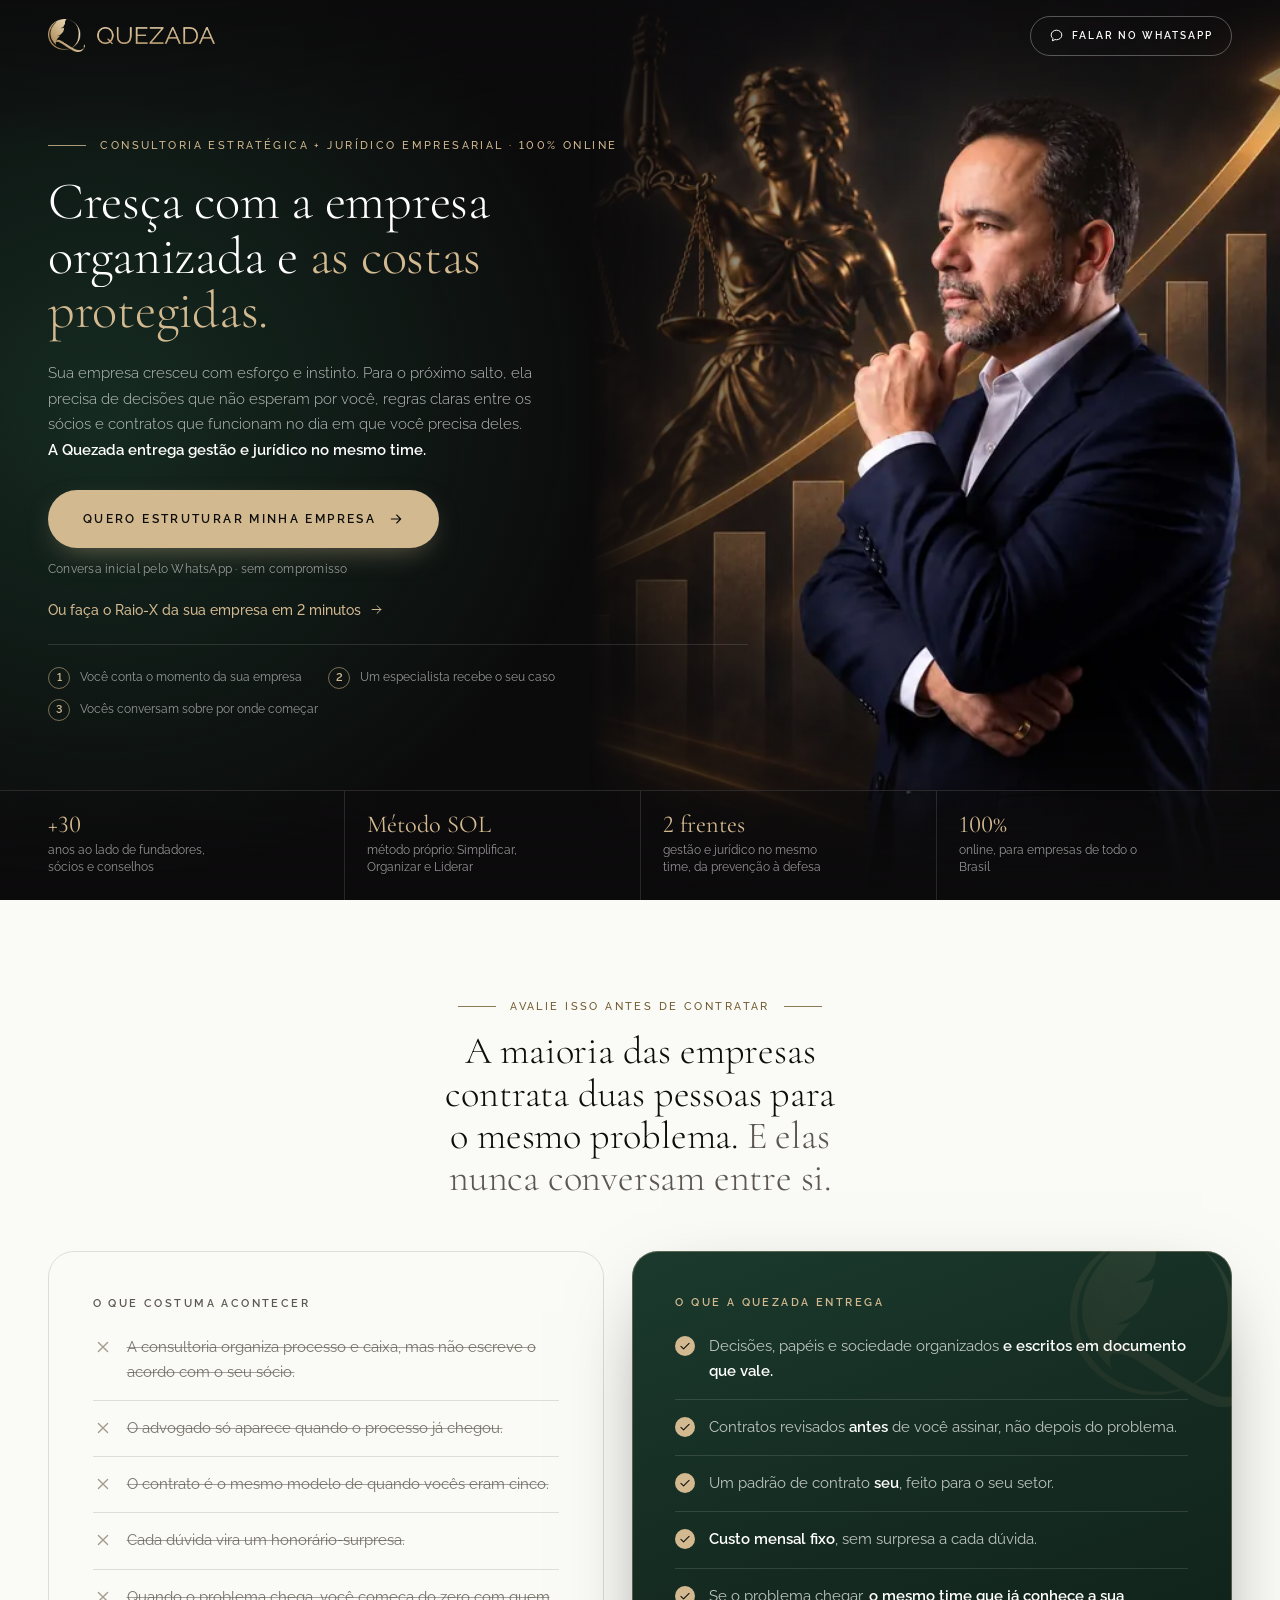
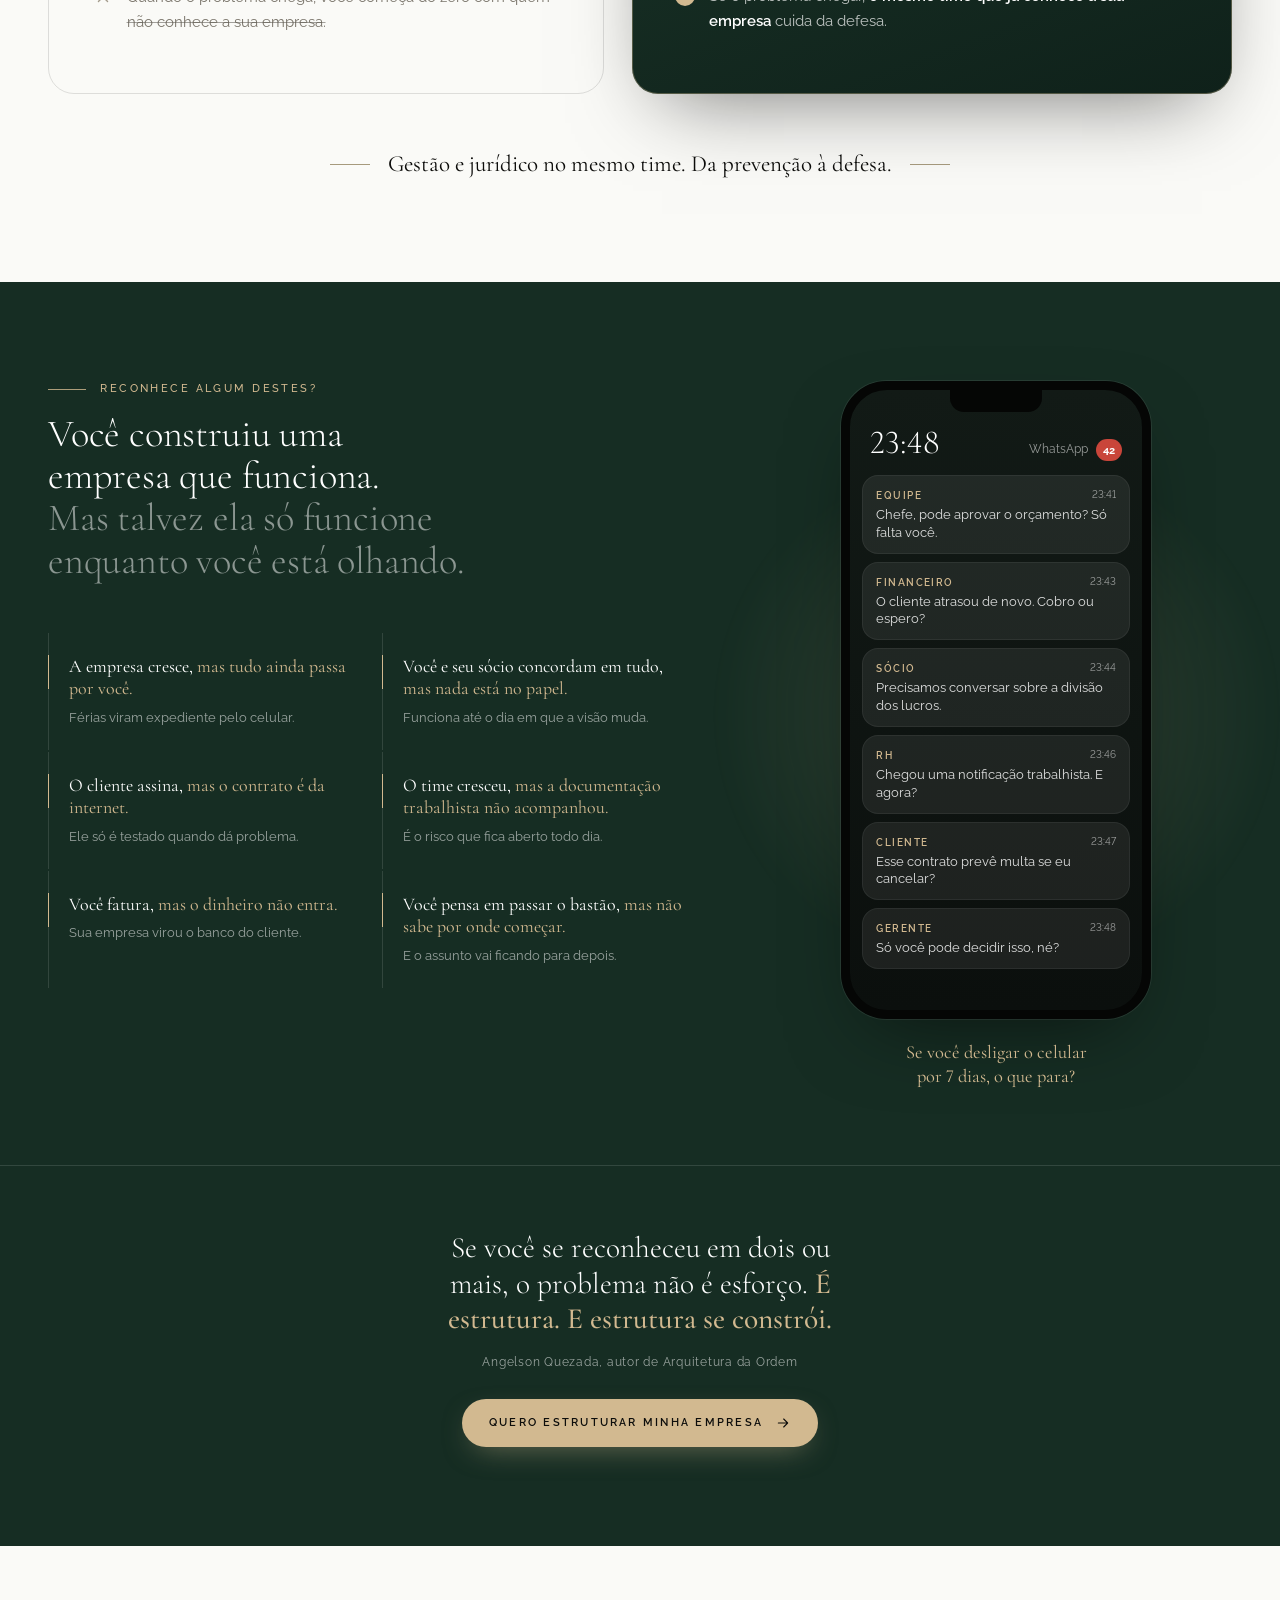
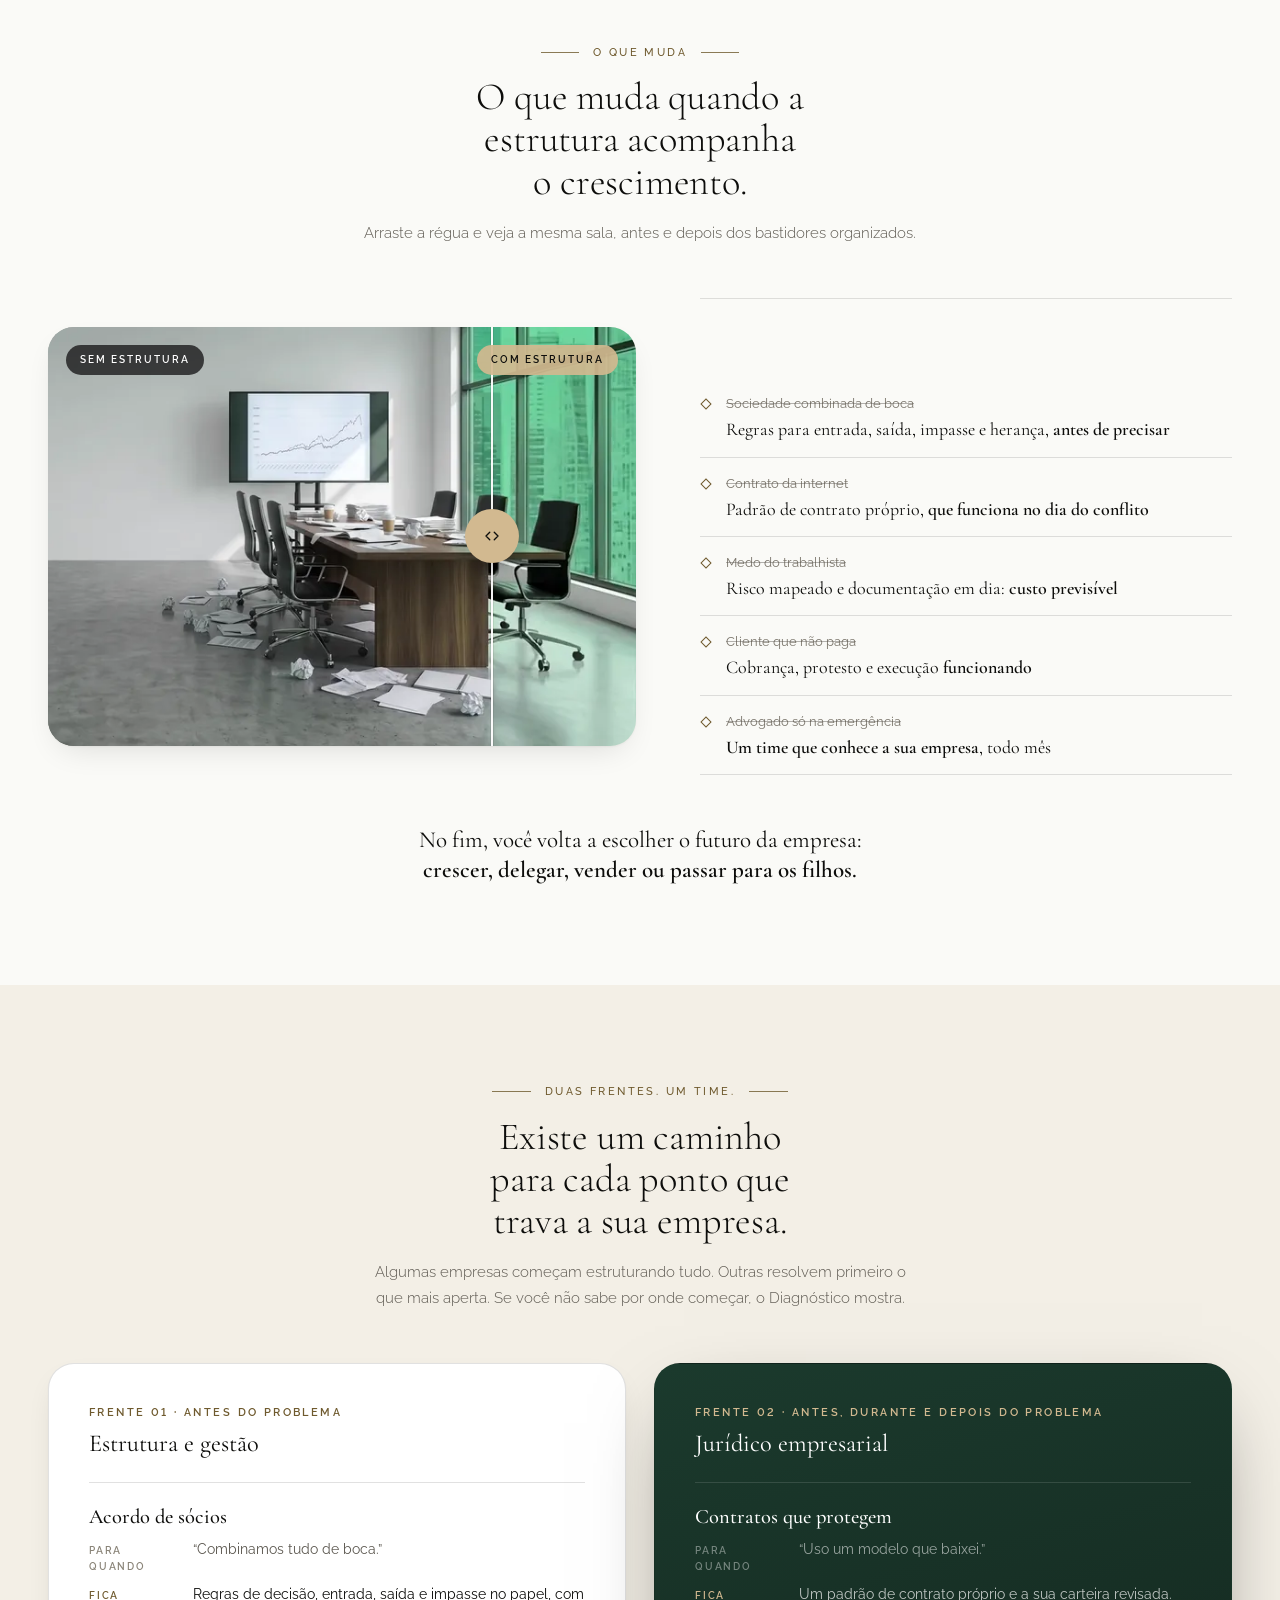
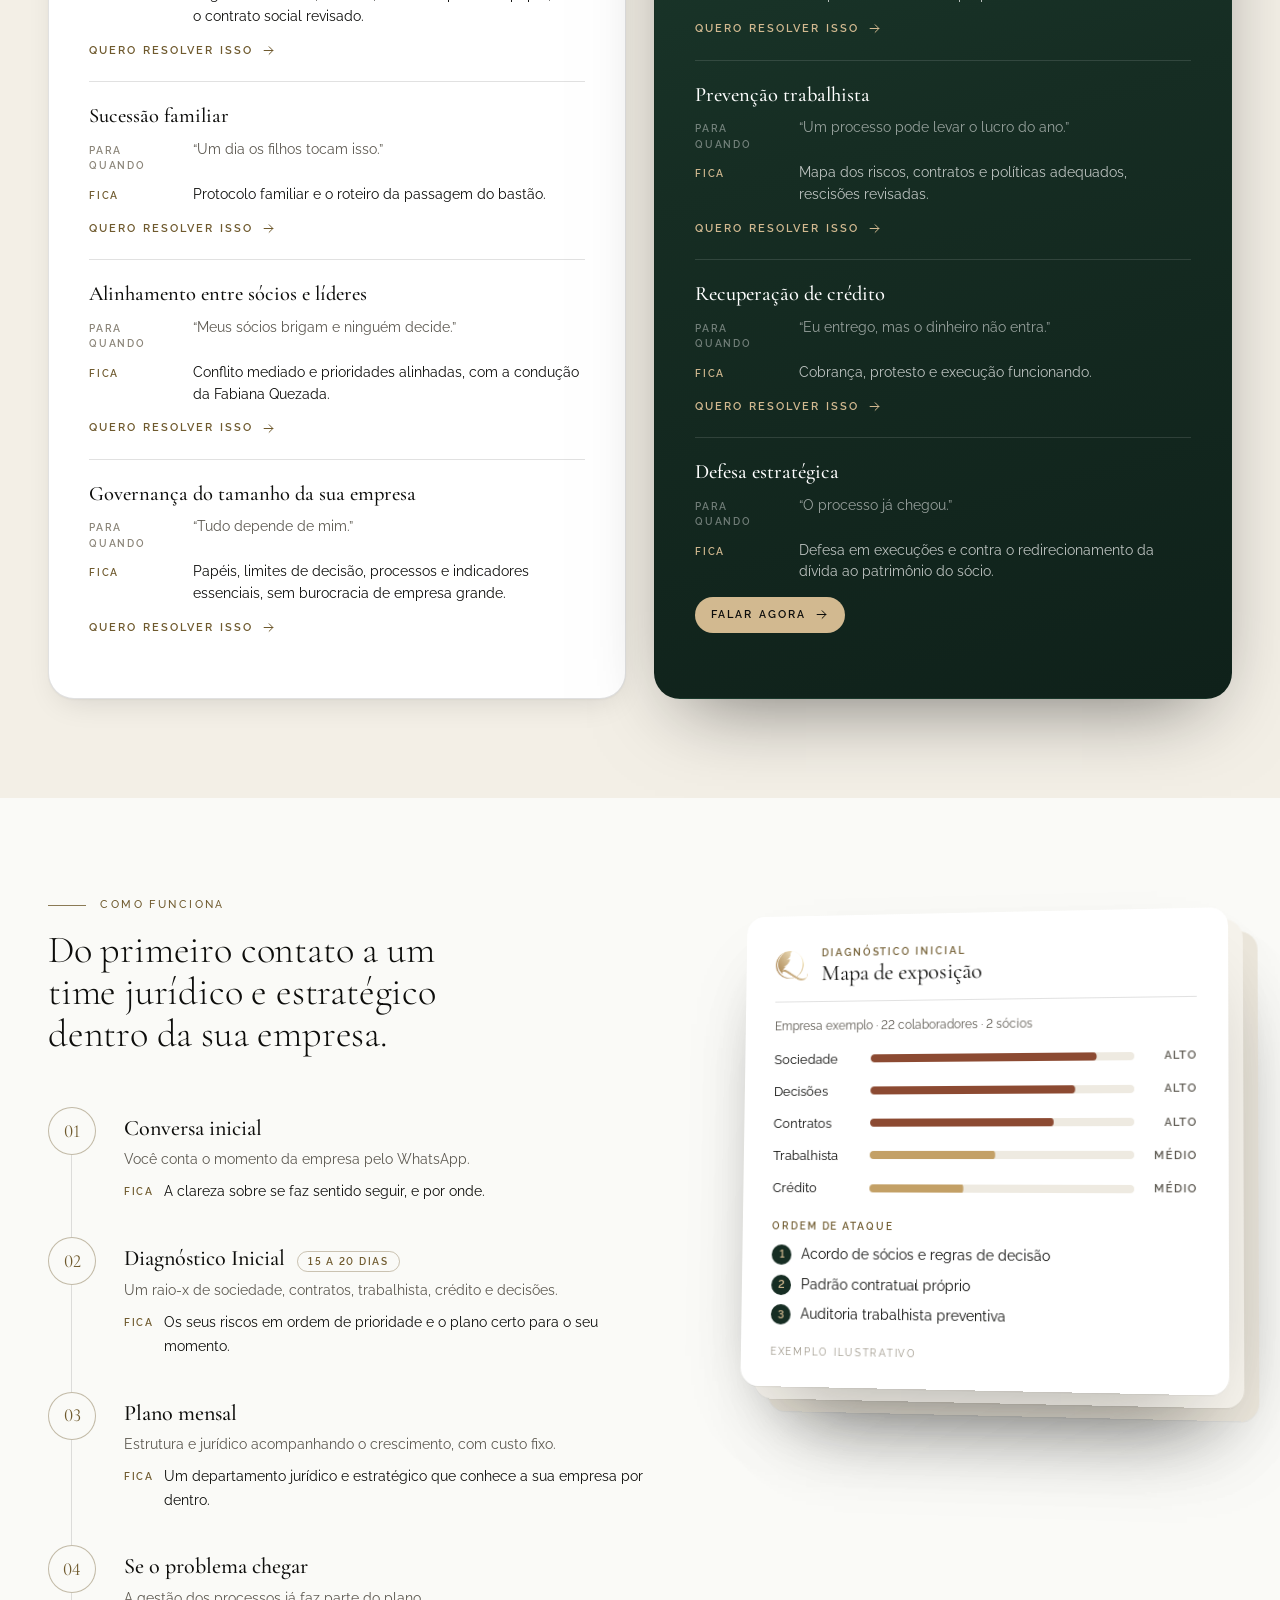
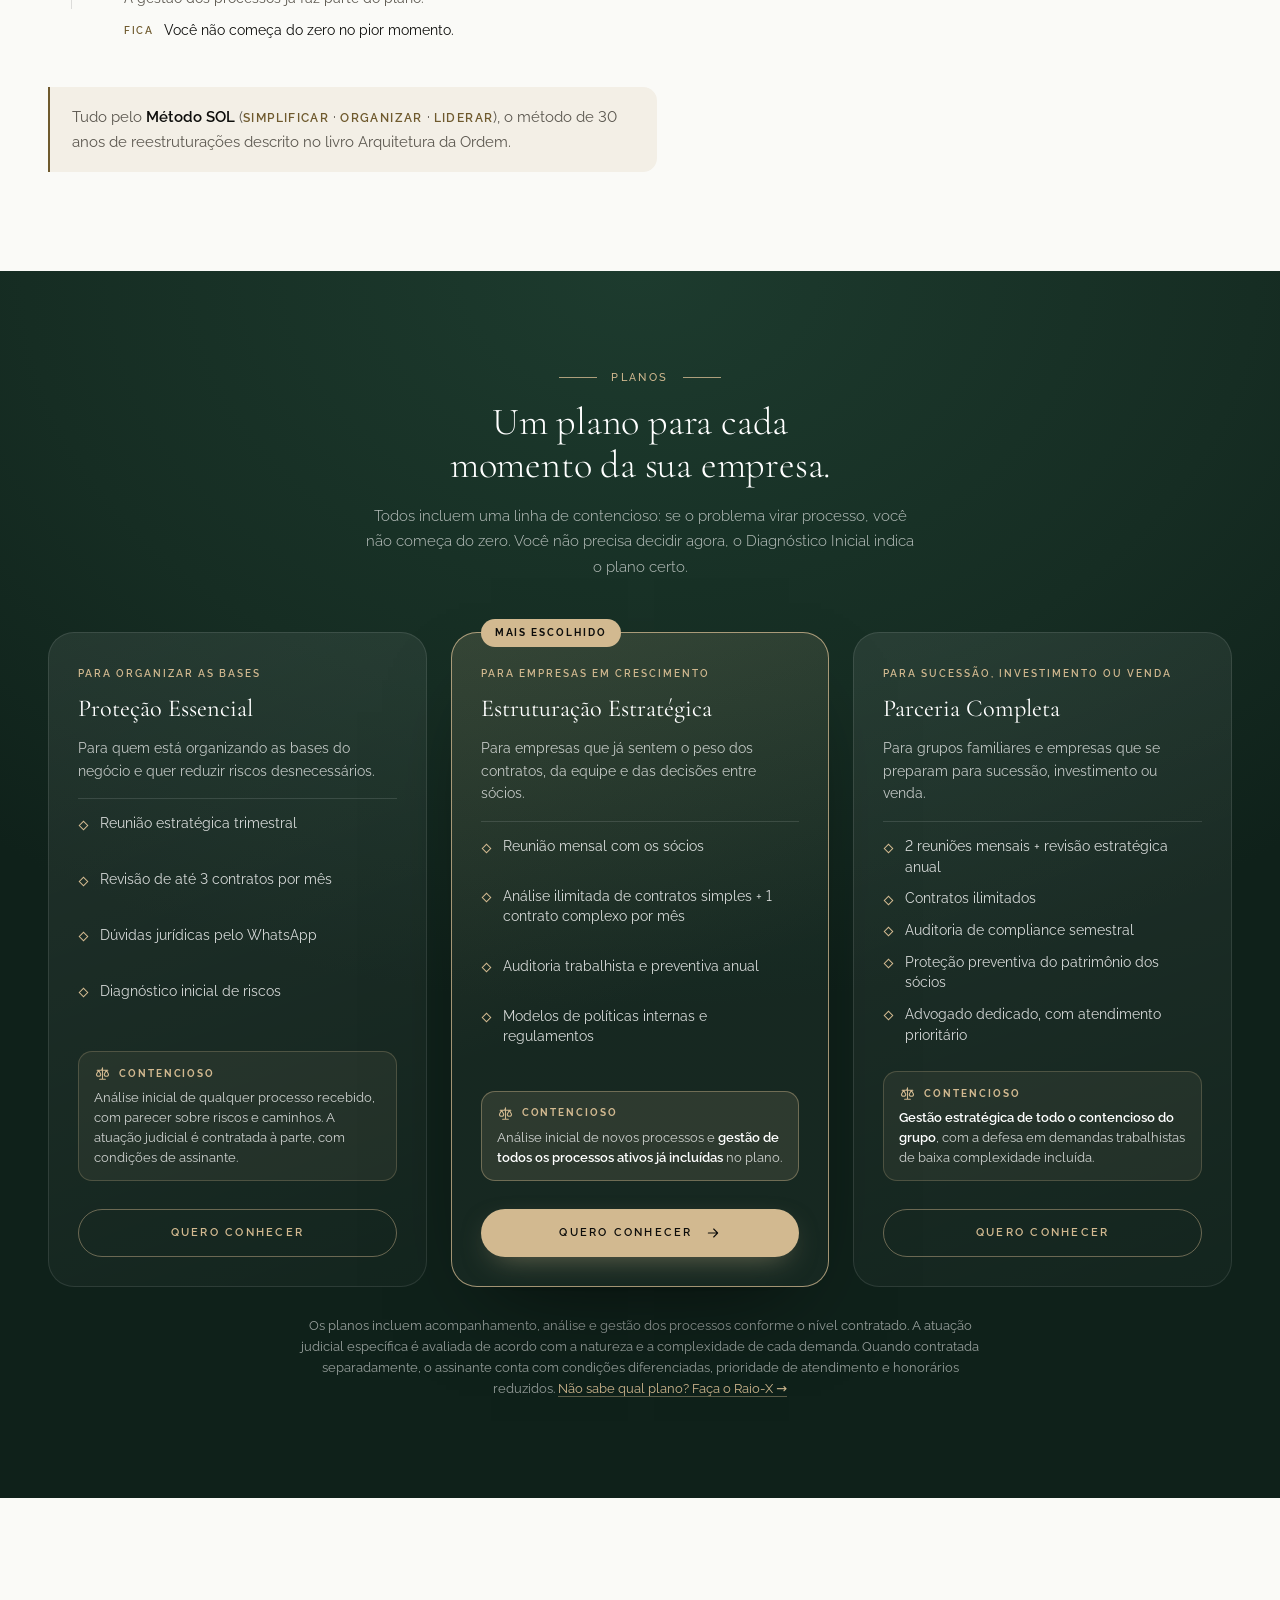
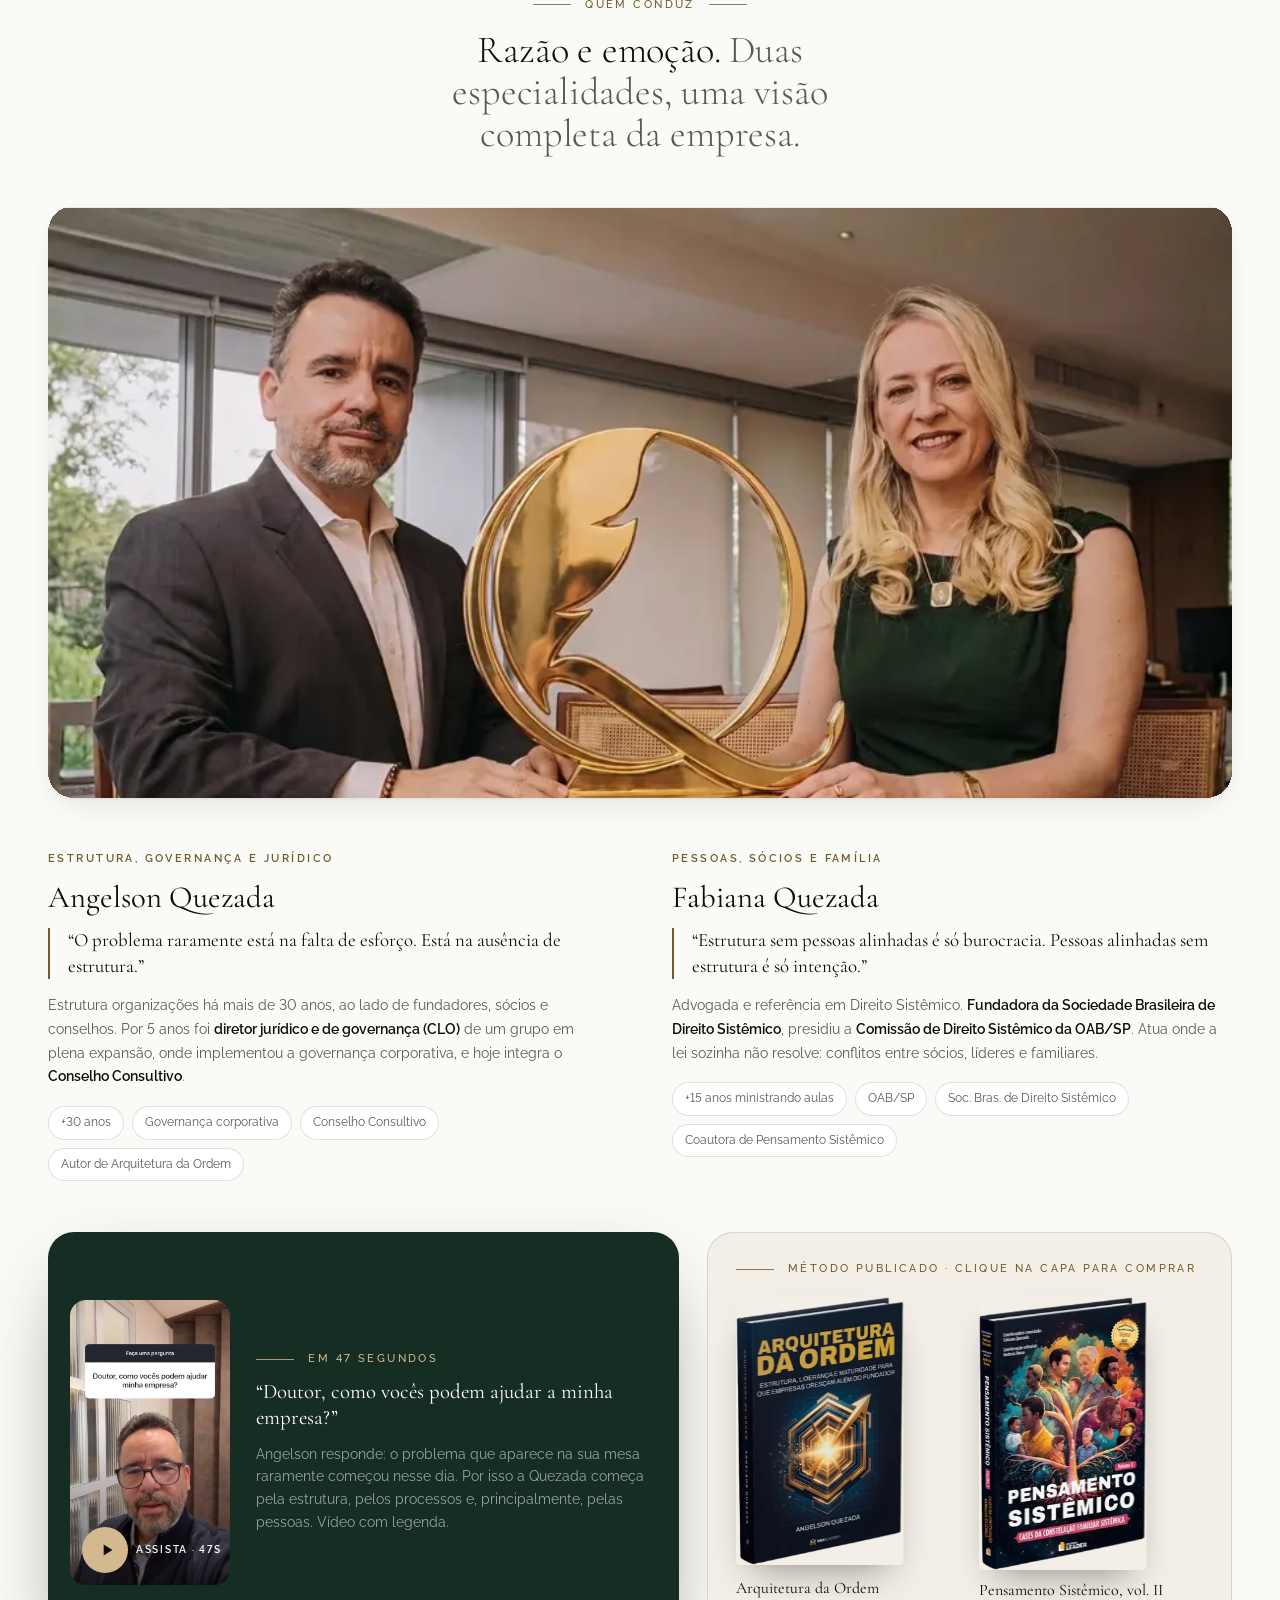
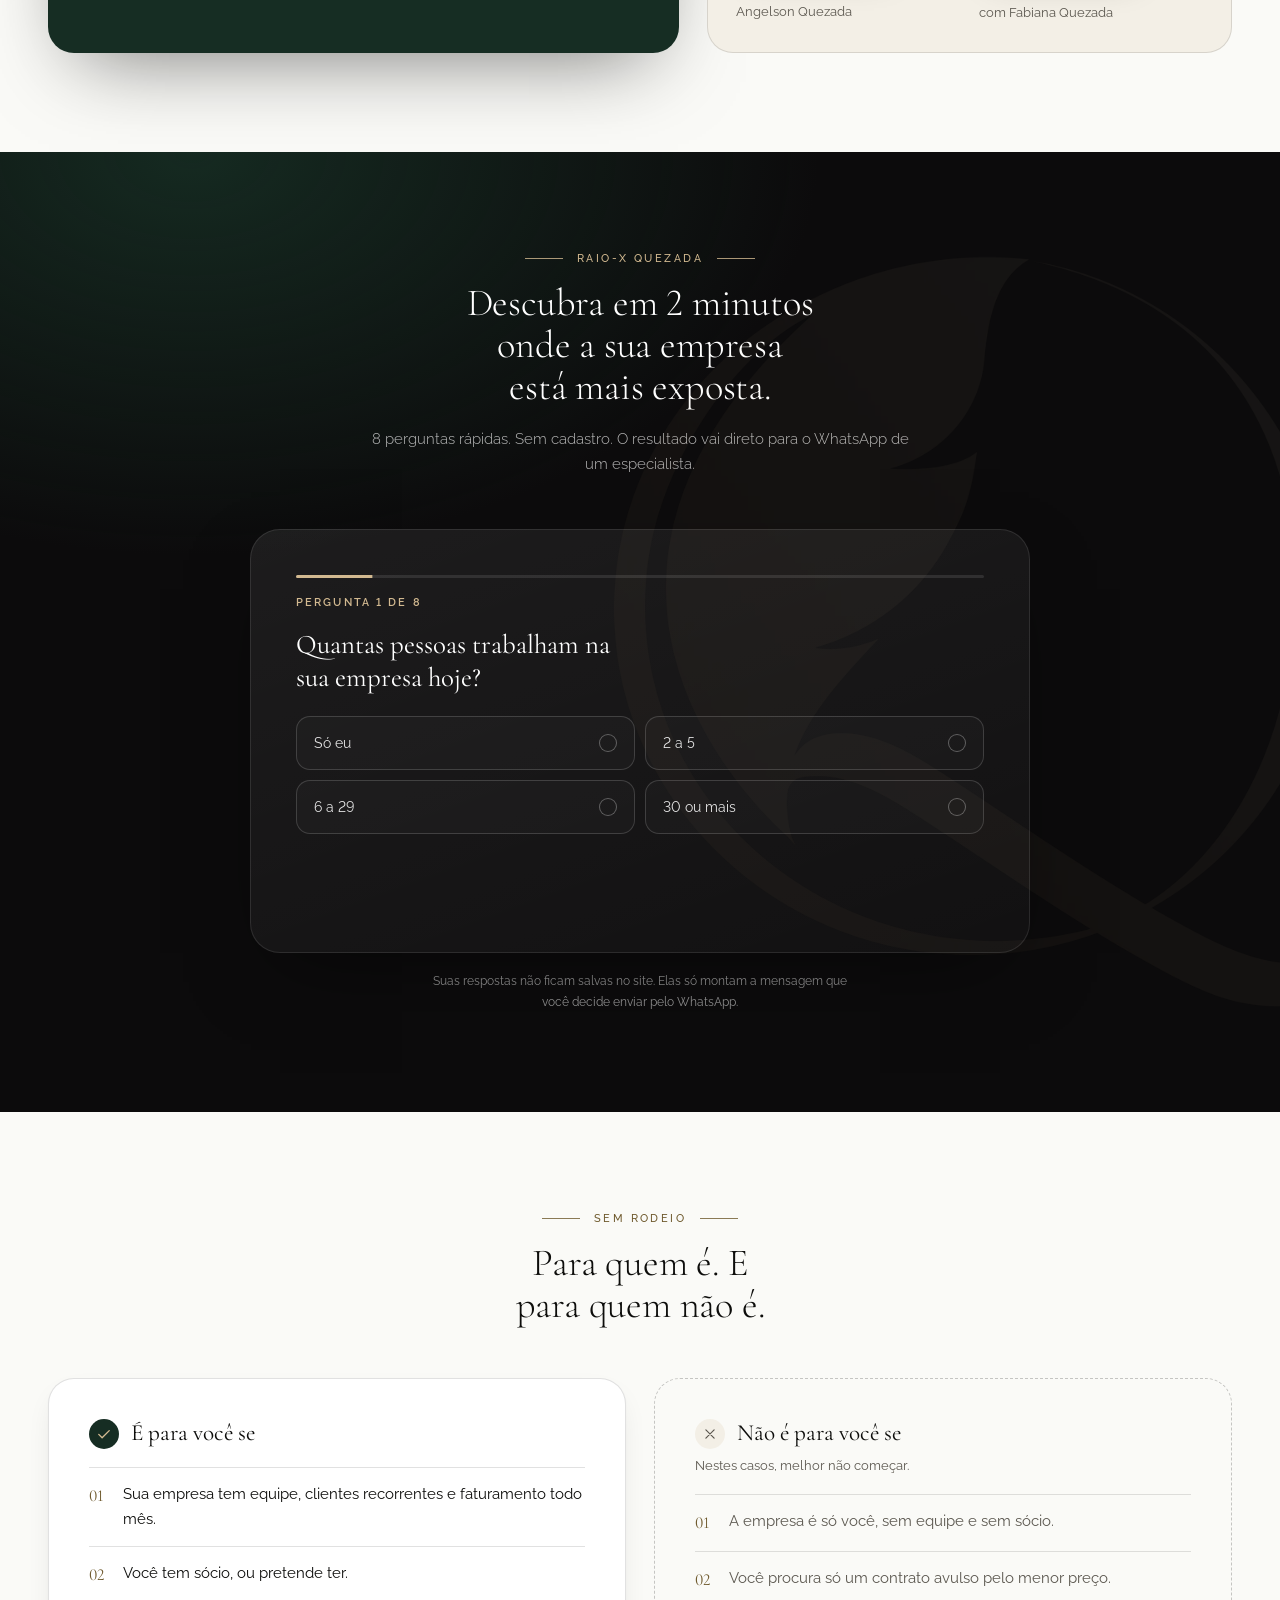
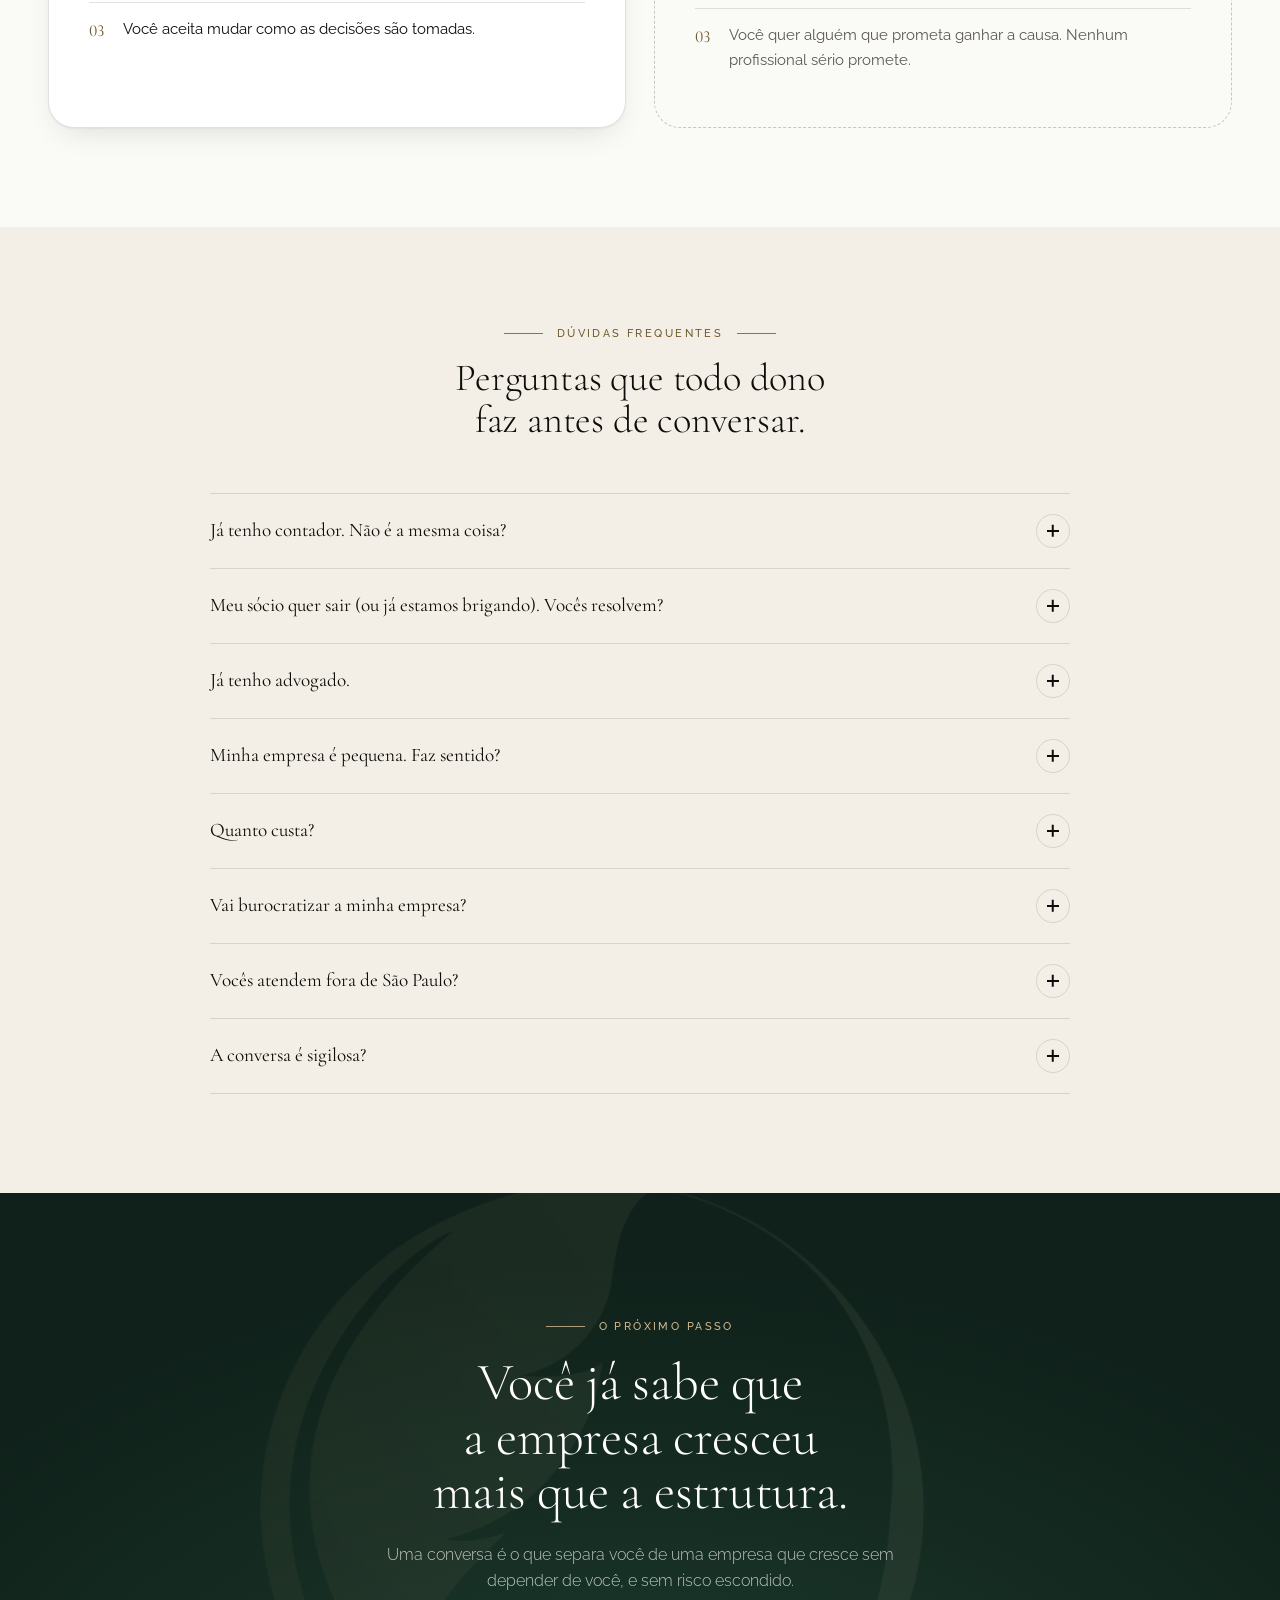
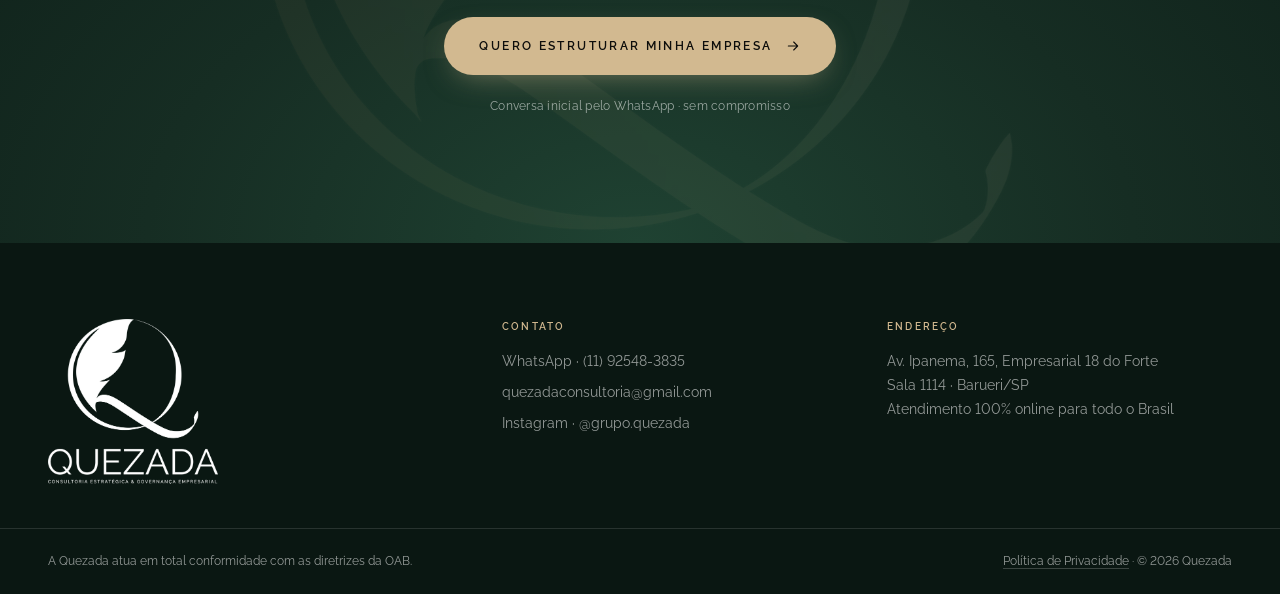
==== commit ea5a73fd: "Domínio quezadaconsultoria.com.br: canonical, og:url e og:image em JPG Co-Authored-By: Claude Opus 5" ====
--- a/index.html
+++ b/index.html
@@ -10,7 +10,15 @@
   <meta property="og:locale" content="pt_BR">
   <meta property="og:title" content="Quezada | Cresça com a empresa organizada e as costas protegidas">
   <meta property="og:description" content="Gestão e jurídico no mesmo time. Da prevenção à defesa.">
-  <meta property="og:image" content="assets/img/og-quezada.webp">
+  <meta property="og:url" content="https://quezadaconsultoria.com.br/">
+  <meta property="og:site_name" content="Quezada Consultoria">
+  <meta property="og:image" content="https://quezadaconsultoria.com.br/assets/img/og-quezada.jpg">
+  <meta property="og:image:type" content="image/jpeg">
+  <meta property="og:image:width" content="1200">
+  <meta property="og:image:height" content="630">
+  <meta property="og:image:alt" content="Quezada: cresça com a empresa organizada e as costas protegidas.">
+  <meta name="twitter:card" content="summary_large_image">
+  <link rel="canonical" href="https://quezadaconsultoria.com.br/">
   <link rel="icon" type="image/webp" sizes="48x48" href="assets/img/favicon-48.webp">
   <link rel="icon" type="image/webp" sizes="192x192" href="assets/img/favicon-192.webp">
   <link rel="preload" href="assets/fonts/cormorant-garamond.woff2" as="font" type="font/woff2" crossorigin>
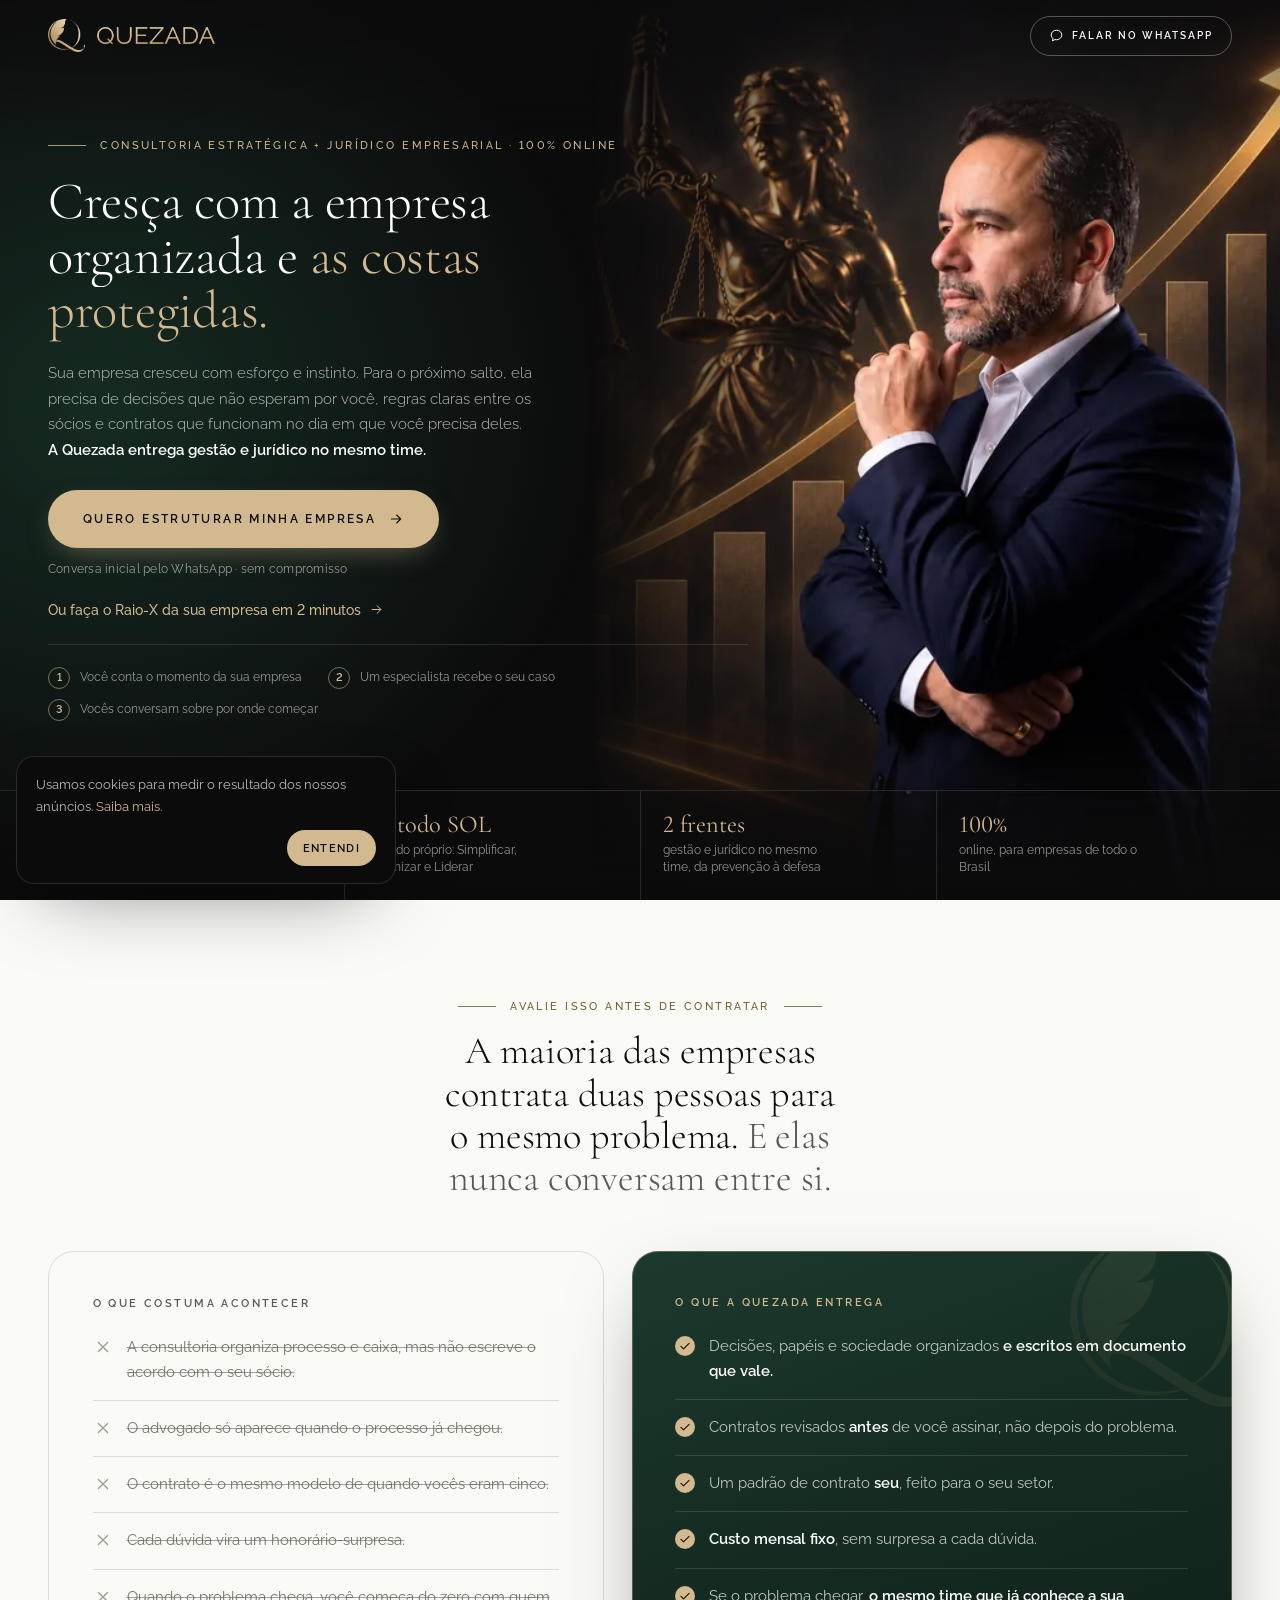
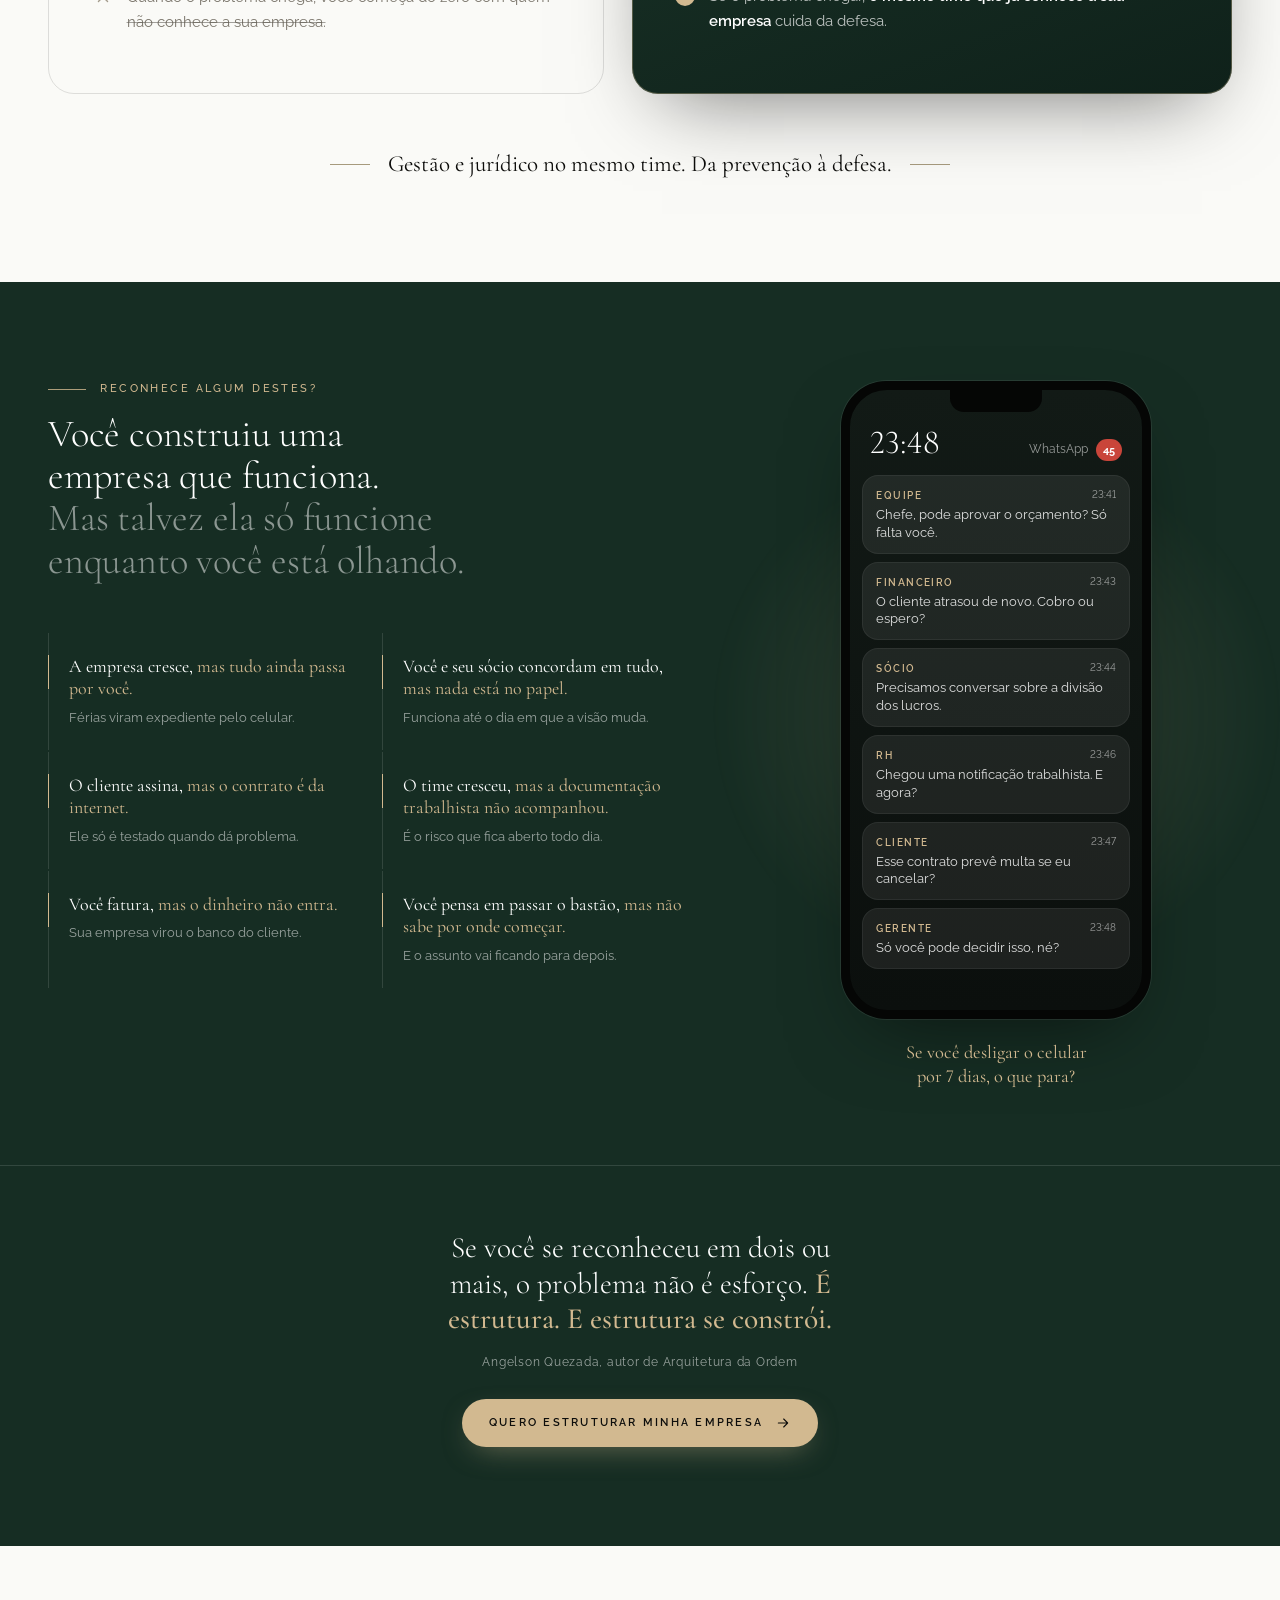
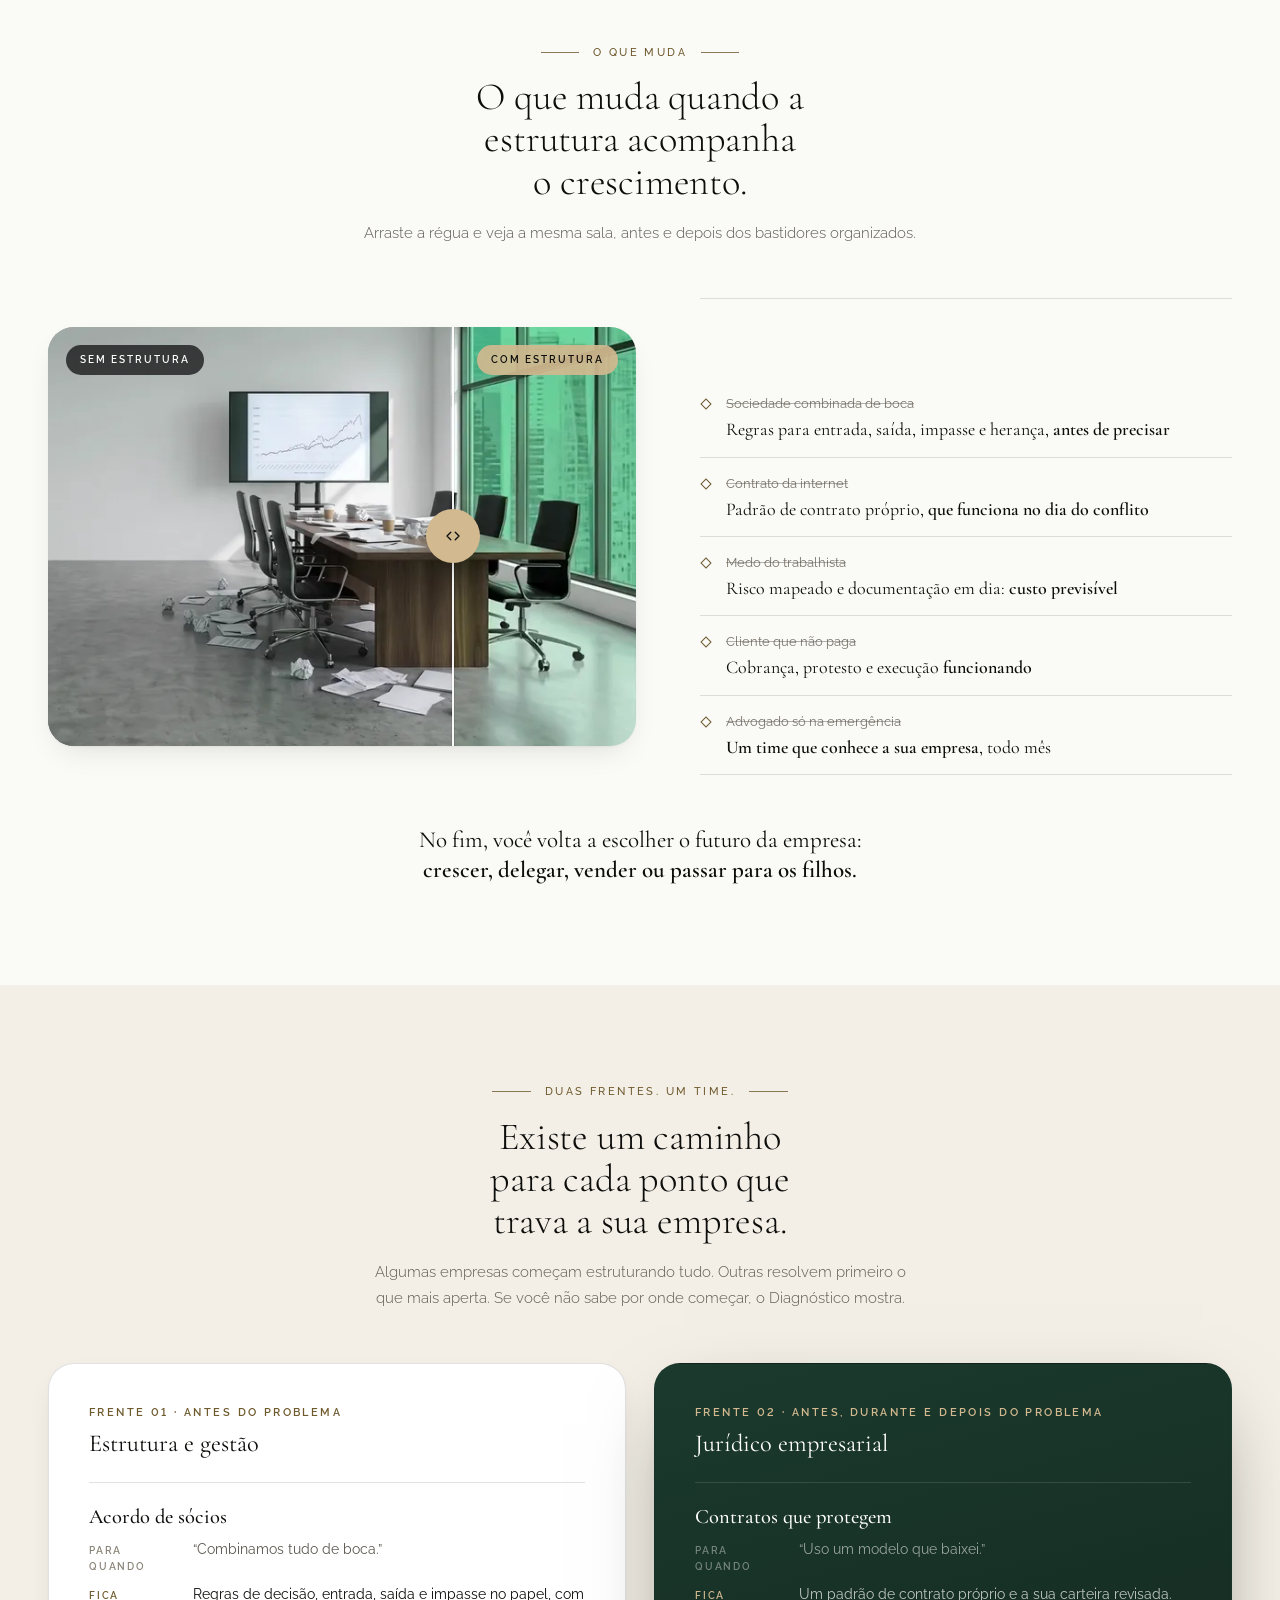
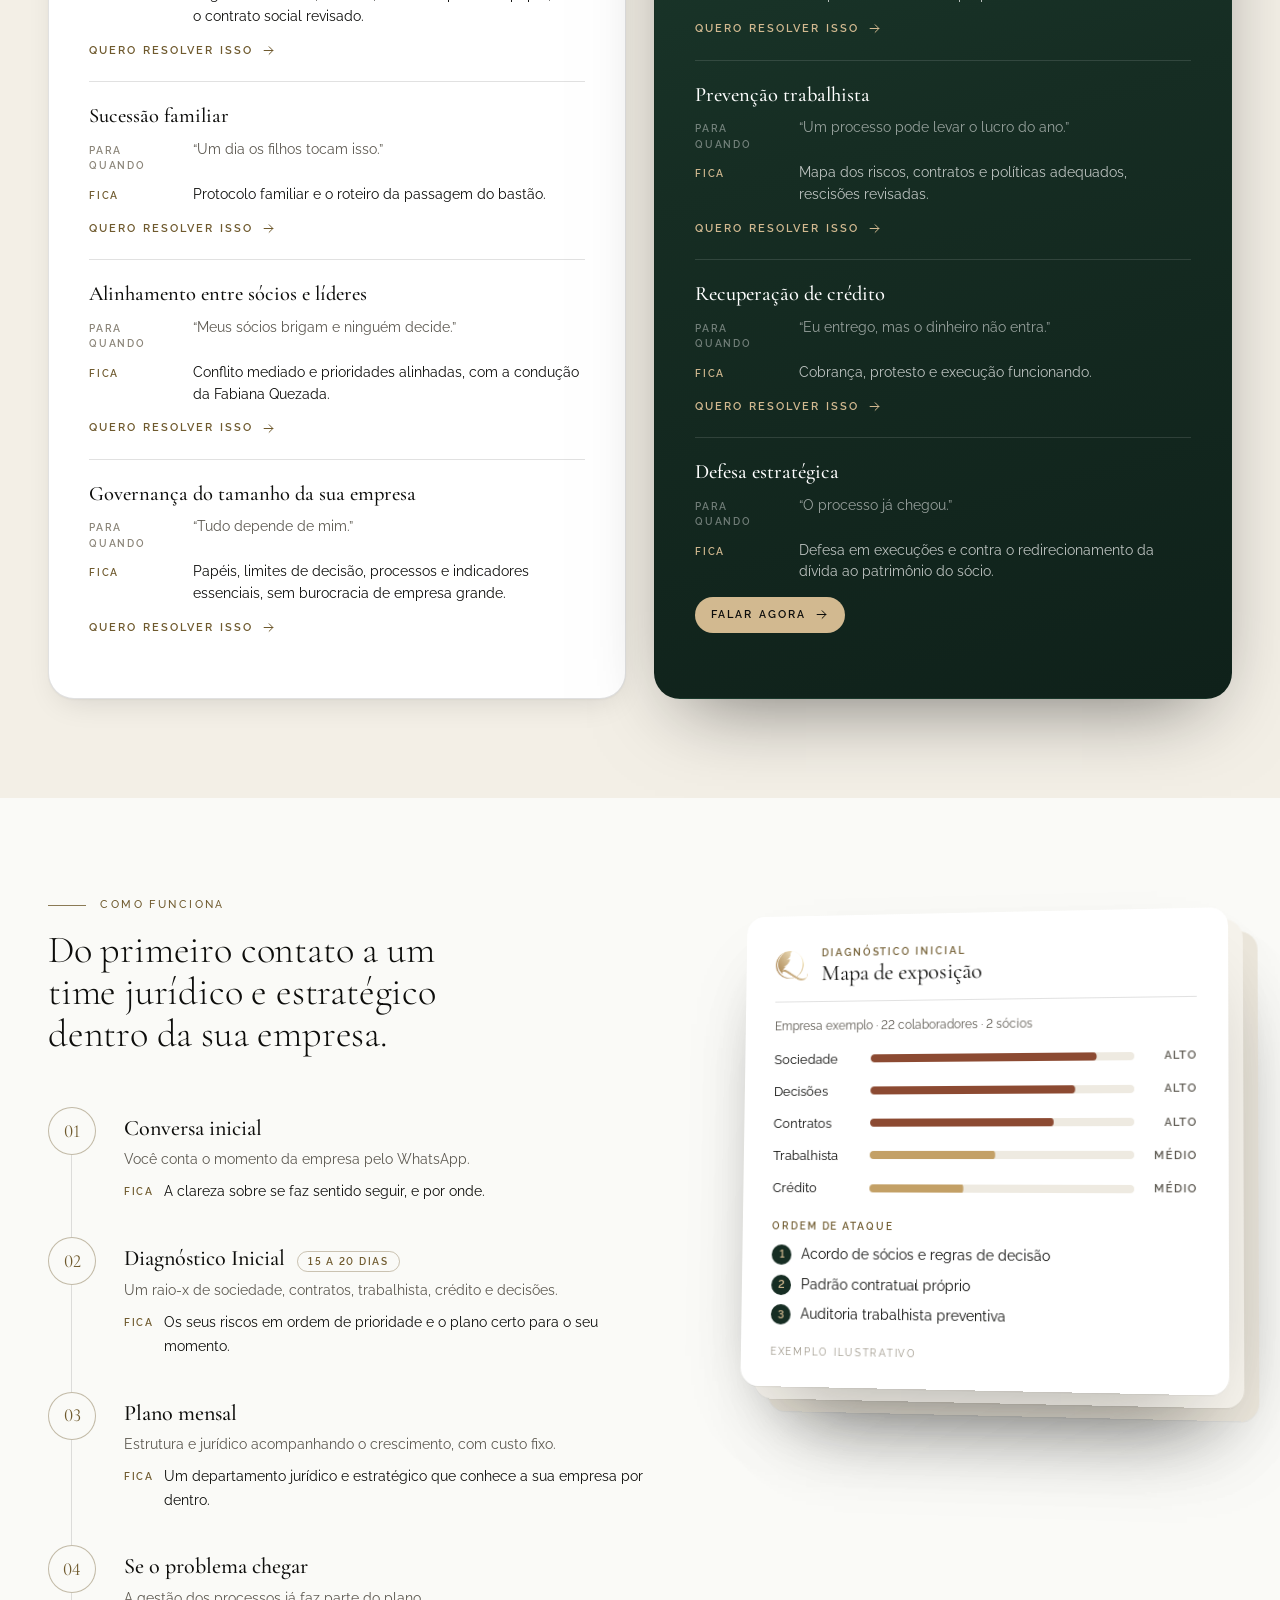
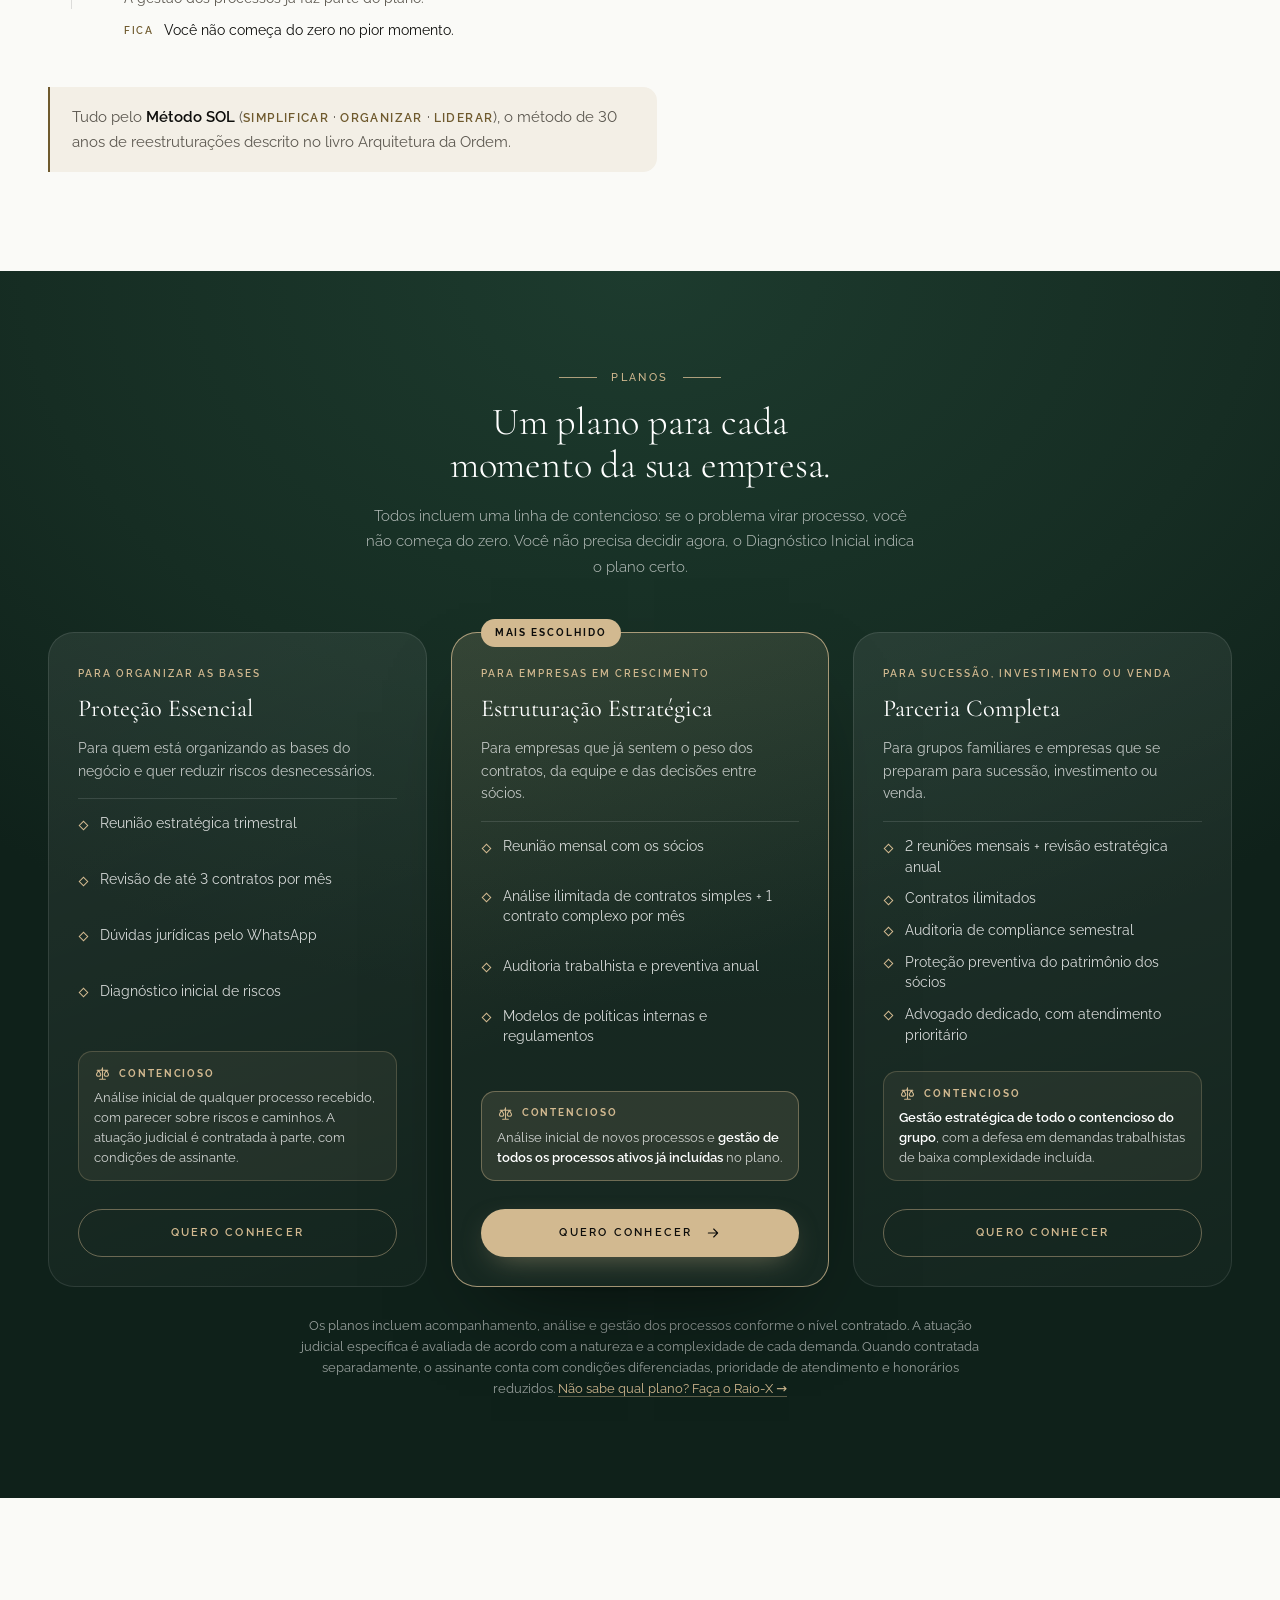
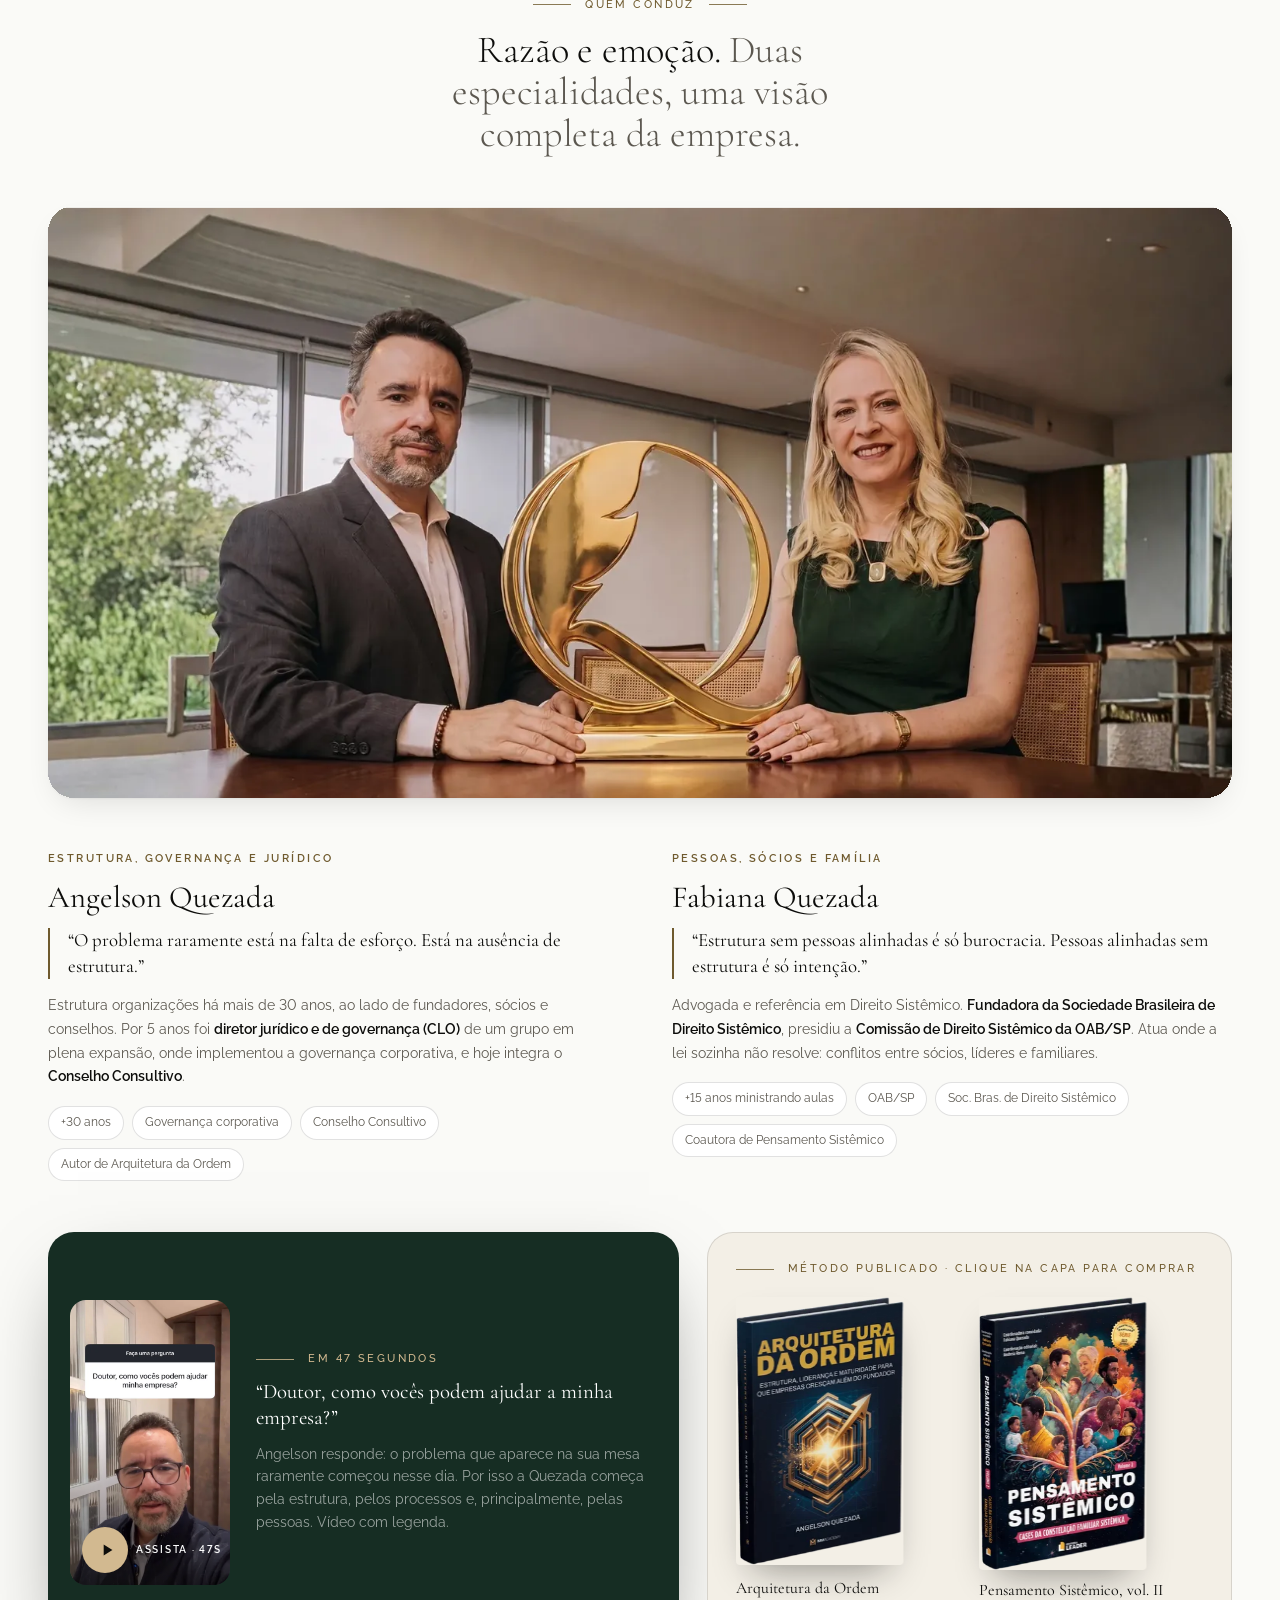
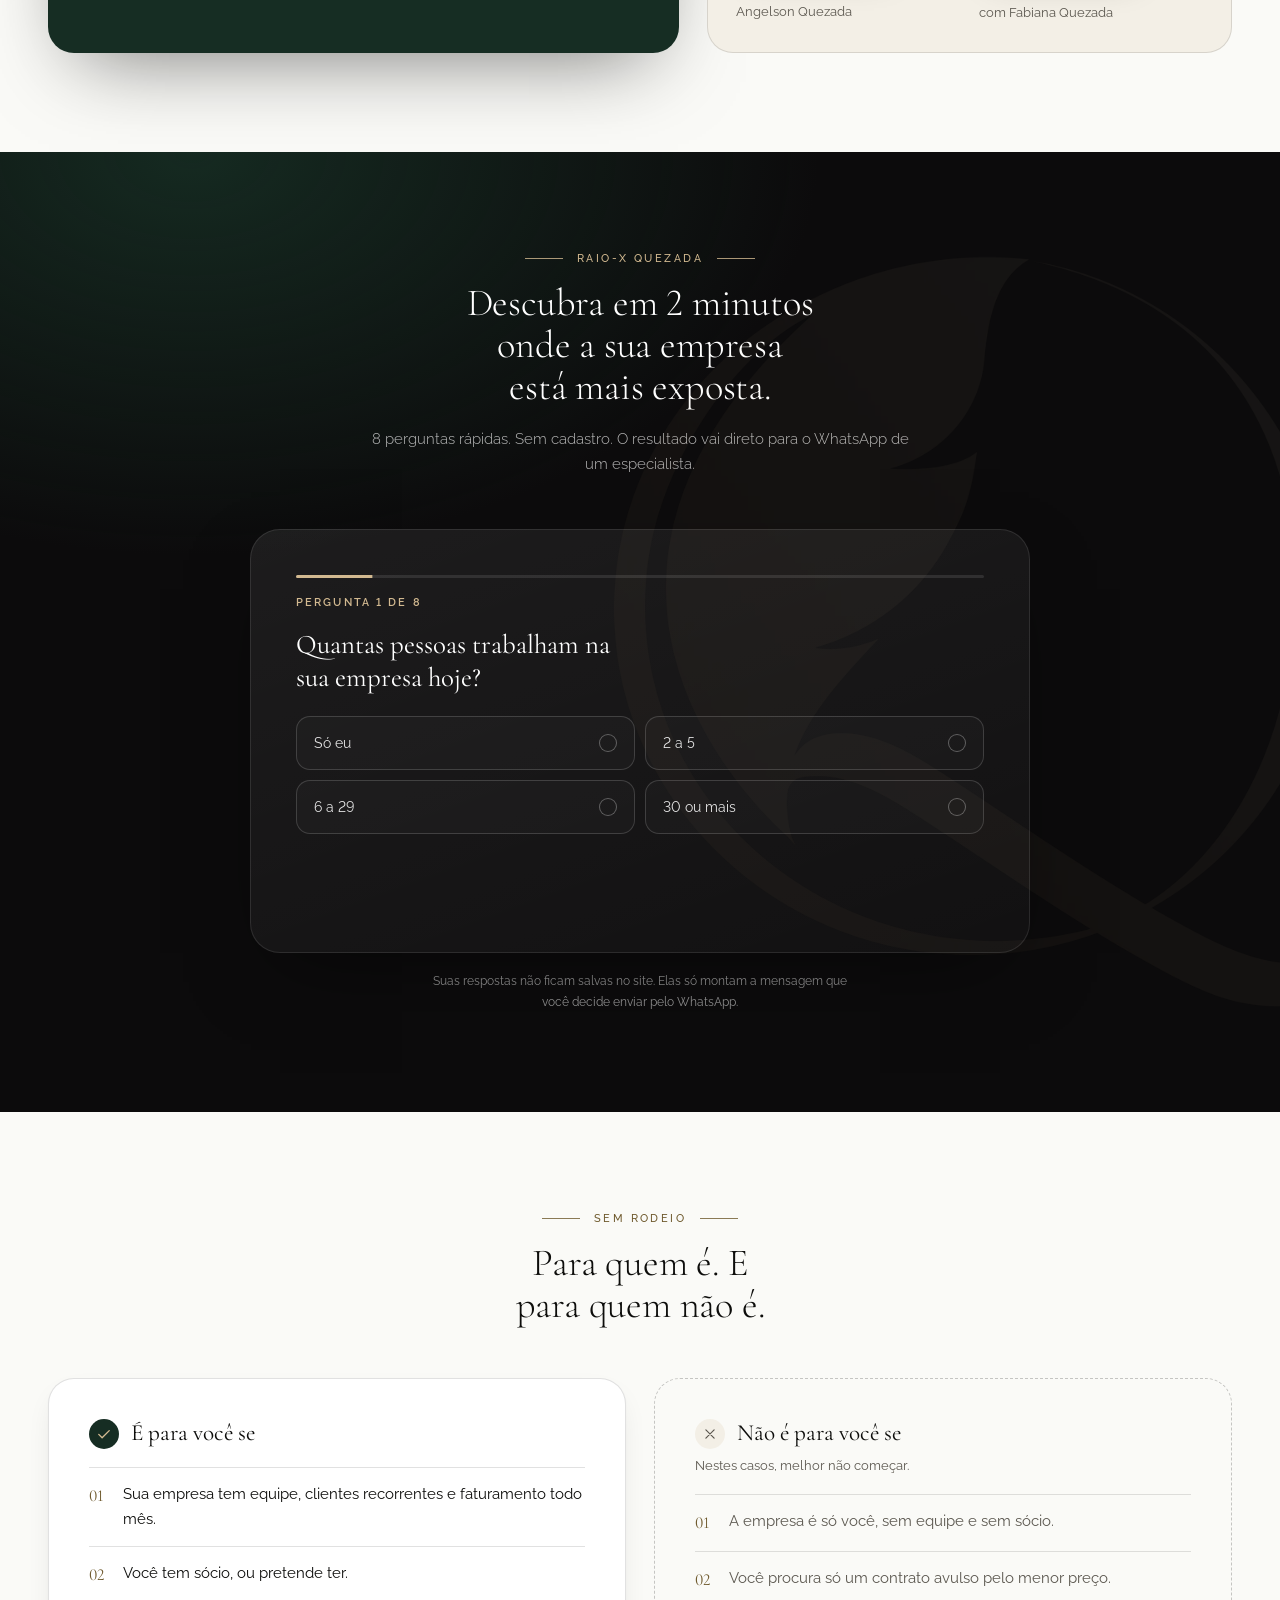
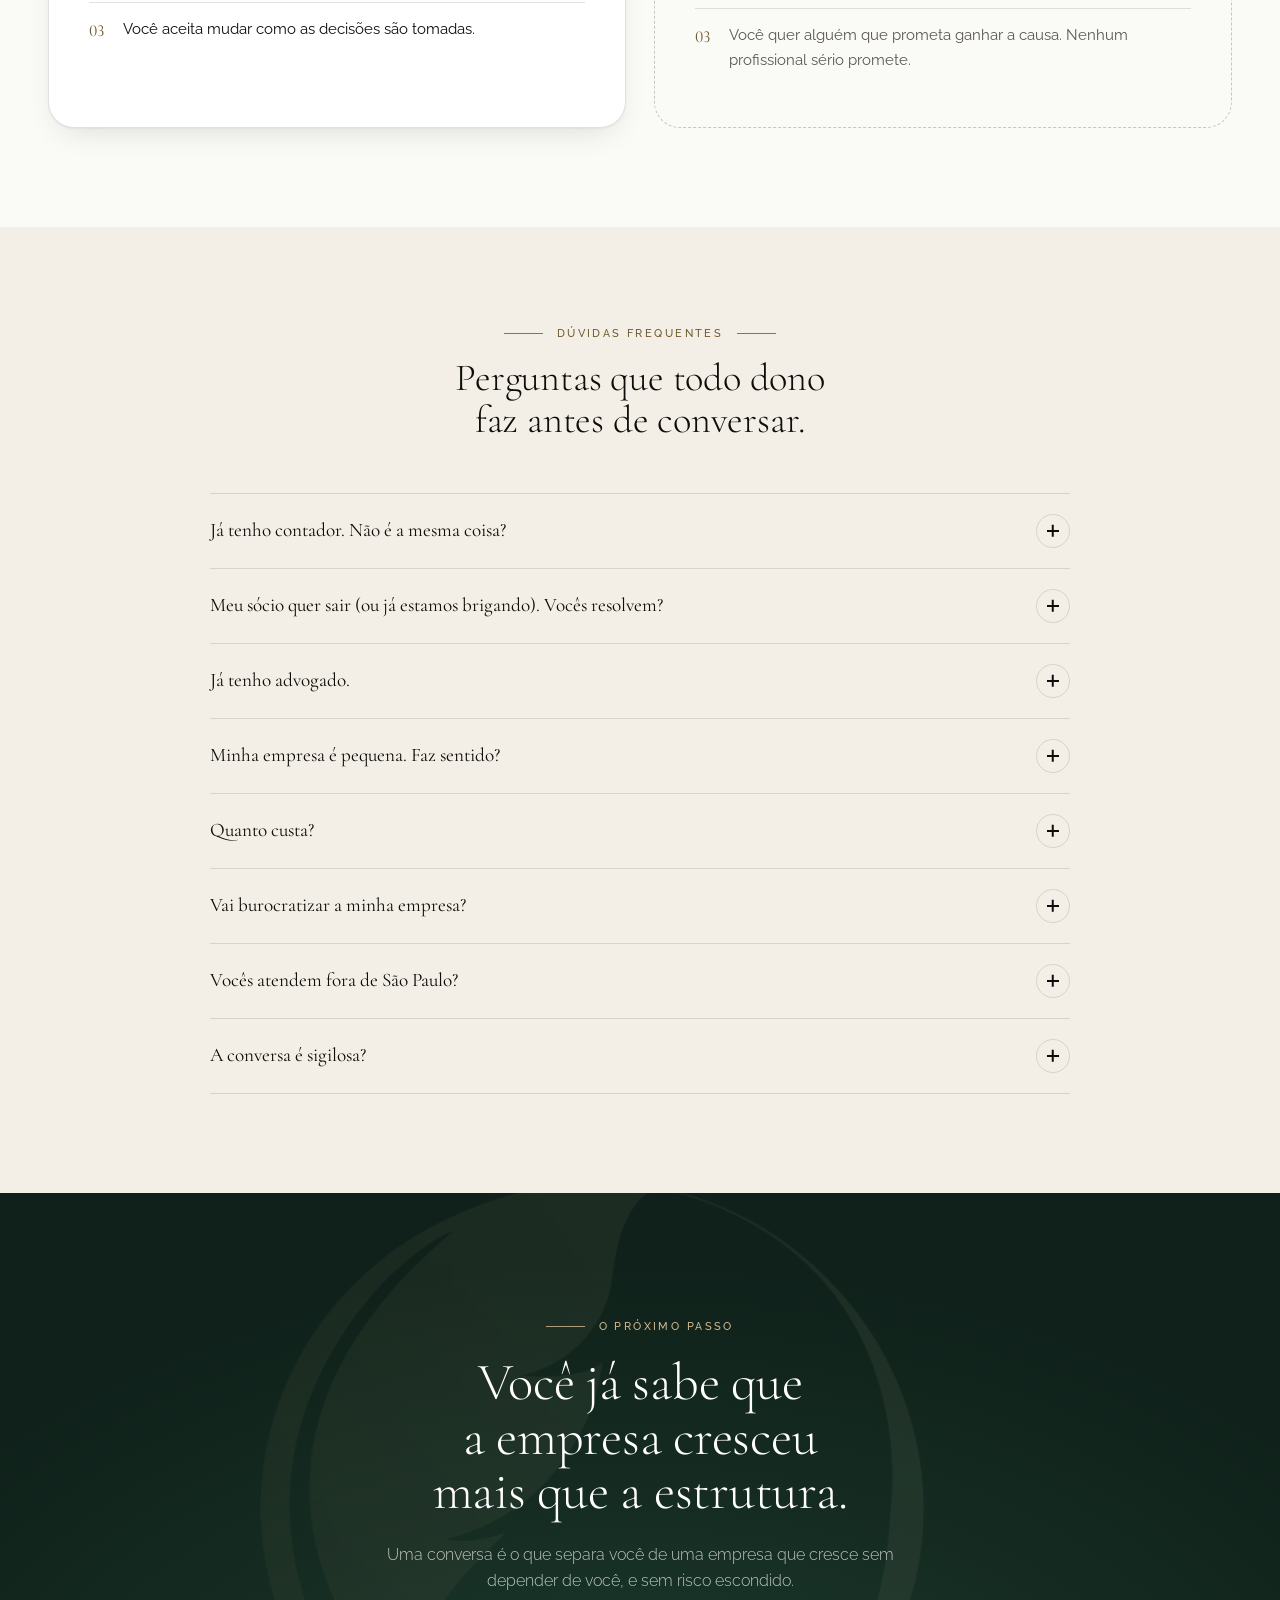
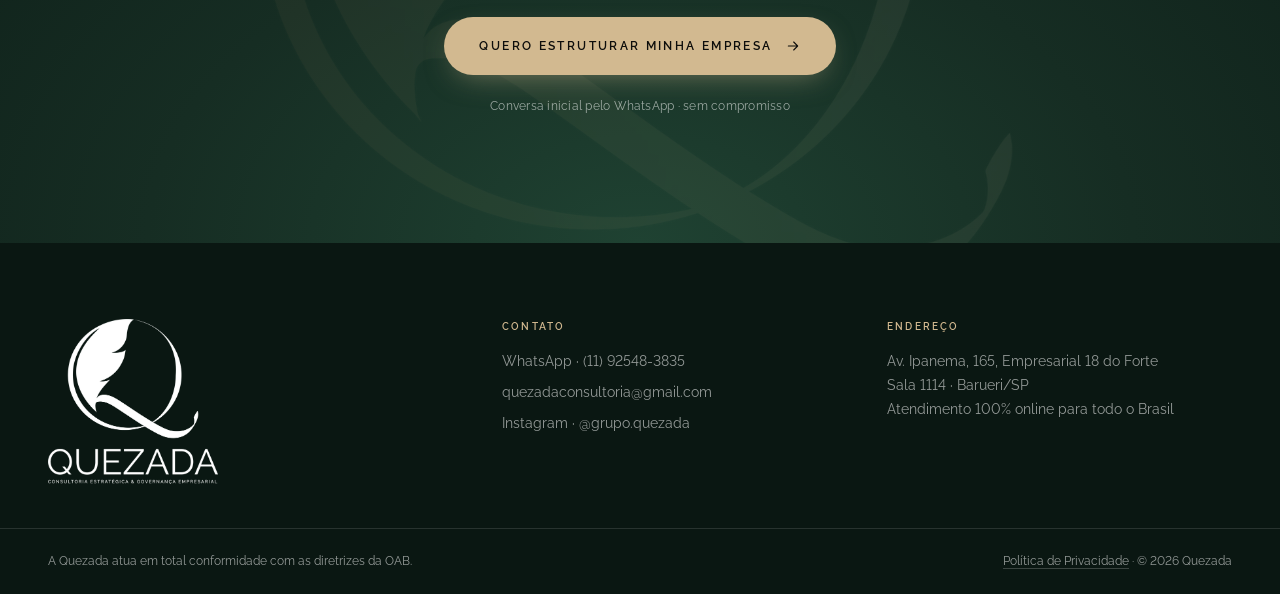
==== commit f516aa80: "Medição pelo GTM (GTM-N9LWK7B2): Lead_Q, Lead_F e API de Conversões - main.js só empurra para o data" ====
--- a/index.html
+++ b/index.html
@@ -26,8 +26,19 @@
   <link rel="preload" as="image" href="assets/img/hero-angelson.webp" imagesrcset="assets/img/hero-angelson-sm.webp 720w, assets/img/hero-angelson.webp 1200w" imagesizes="(max-width: 860px) 100vw, 50vw" fetchpriority="high">
   <link rel="stylesheet" href="css/style.css">
   <script>document.documentElement.classList.add('js')</script>
+  <!-- Google Tag Manager -->
+  <script>(function(w,d,s,l,i){w[l]=w[l]||[];w[l].push({'gtm.start':
+  new Date().getTime(),event:'gtm.js'});var f=d.getElementsByTagName(s)[0],
+  j=d.createElement(s),dl=l!='dataLayer'?'&l='+l:'';j.async=true;j.src=
+  'https://www.googletagmanager.com/gtm.js?id='+i+dl;f.parentNode.insertBefore(j,f);
+  })(window,document,'script','dataLayer','GTM-N9LWK7B2');</script>
+  <!-- End Google Tag Manager -->
 </head>
 <body>
+<!-- Google Tag Manager (noscript) -->
+<noscript><iframe src="https://www.googletagmanager.com/ns.html?id=GTM-N9LWK7B2"
+height="0" width="0" style="display:none;visibility:hidden"></iframe></noscript>
+<!-- End Google Tag Manager (noscript) -->
 <a class="skip" href="#conteudo">Pular para o conteúdo</a>
 
 <!-- ═════════════ CABEÇALHO ═════════════ -->
@@ -697,10 +708,10 @@
   </div>
 </div>
 
-<!-- Consentimento de cookies (só aparece se houver Pixel configurado em js/main.js) -->
+<!-- Aviso de cookies: informativo (o Pixel carrega pelo GTM). Some depois de "Entendi". -->
 <div class="consent" data-consent hidden>
   <p>Usamos cookies para medir o resultado dos nossos anúncios. <a href="politica-de-privacidade.html">Saiba mais</a>.</p>
-  <div><button type="button" class="consent__btn" data-consent-no>Recusar</button><button type="button" class="consent__btn consent__btn--ok" data-consent-yes>Aceitar</button></div>
+  <div><button type="button" class="consent__btn consent__btn--ok" data-consent-ok>Entendi</button></div>
 </div>
 
 <!-- Ícones -->
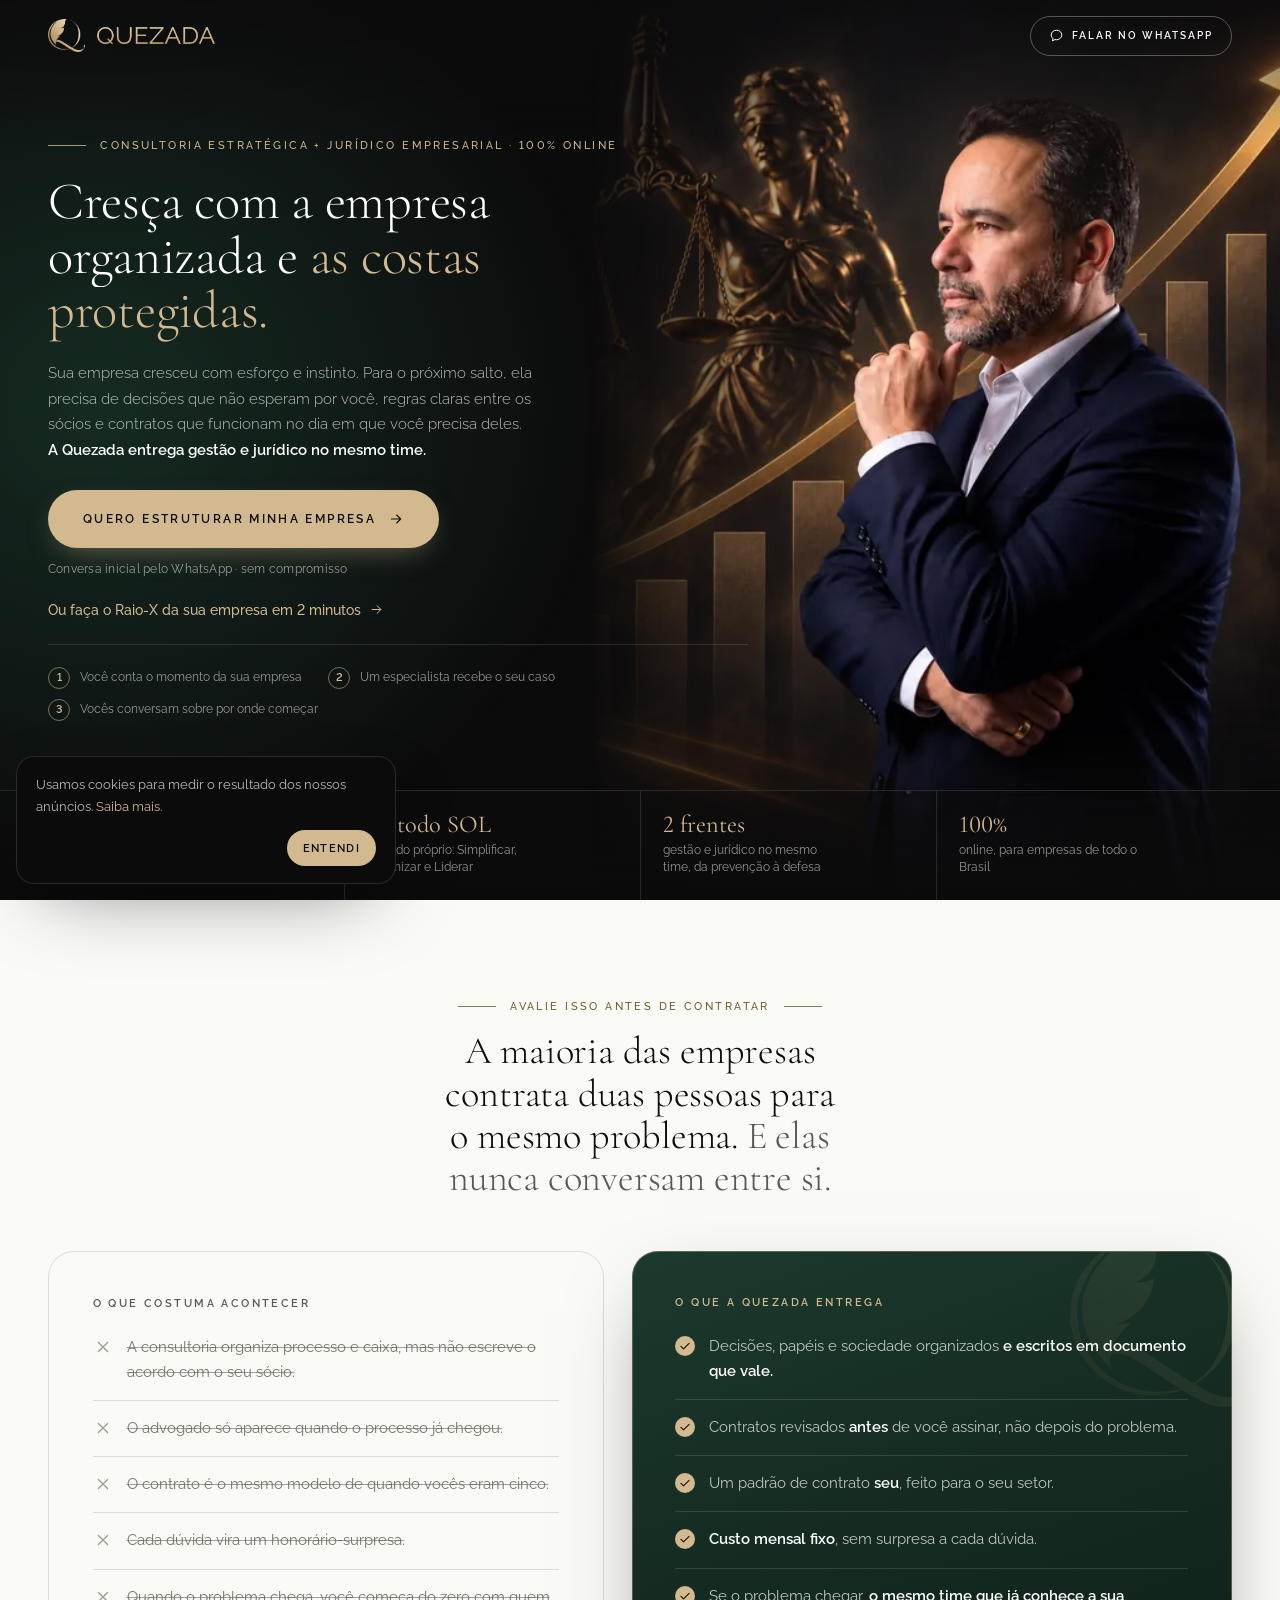
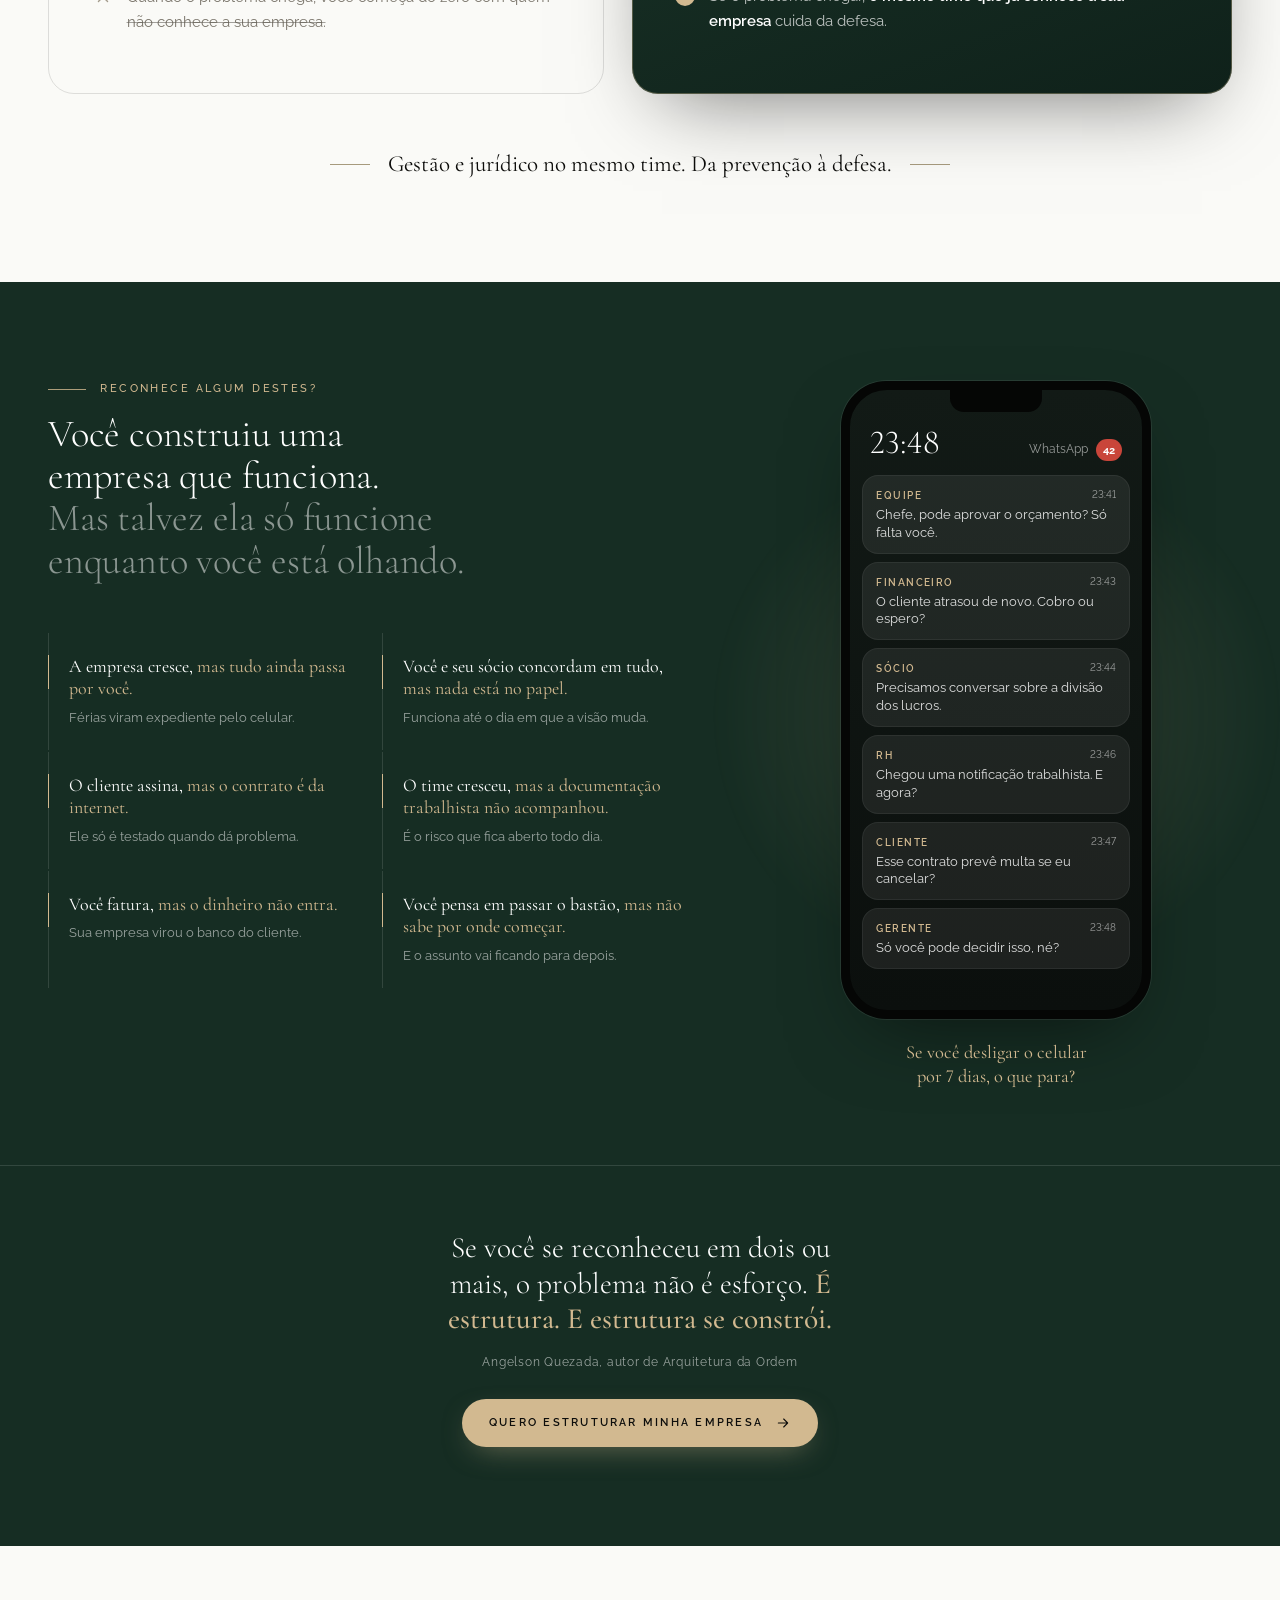
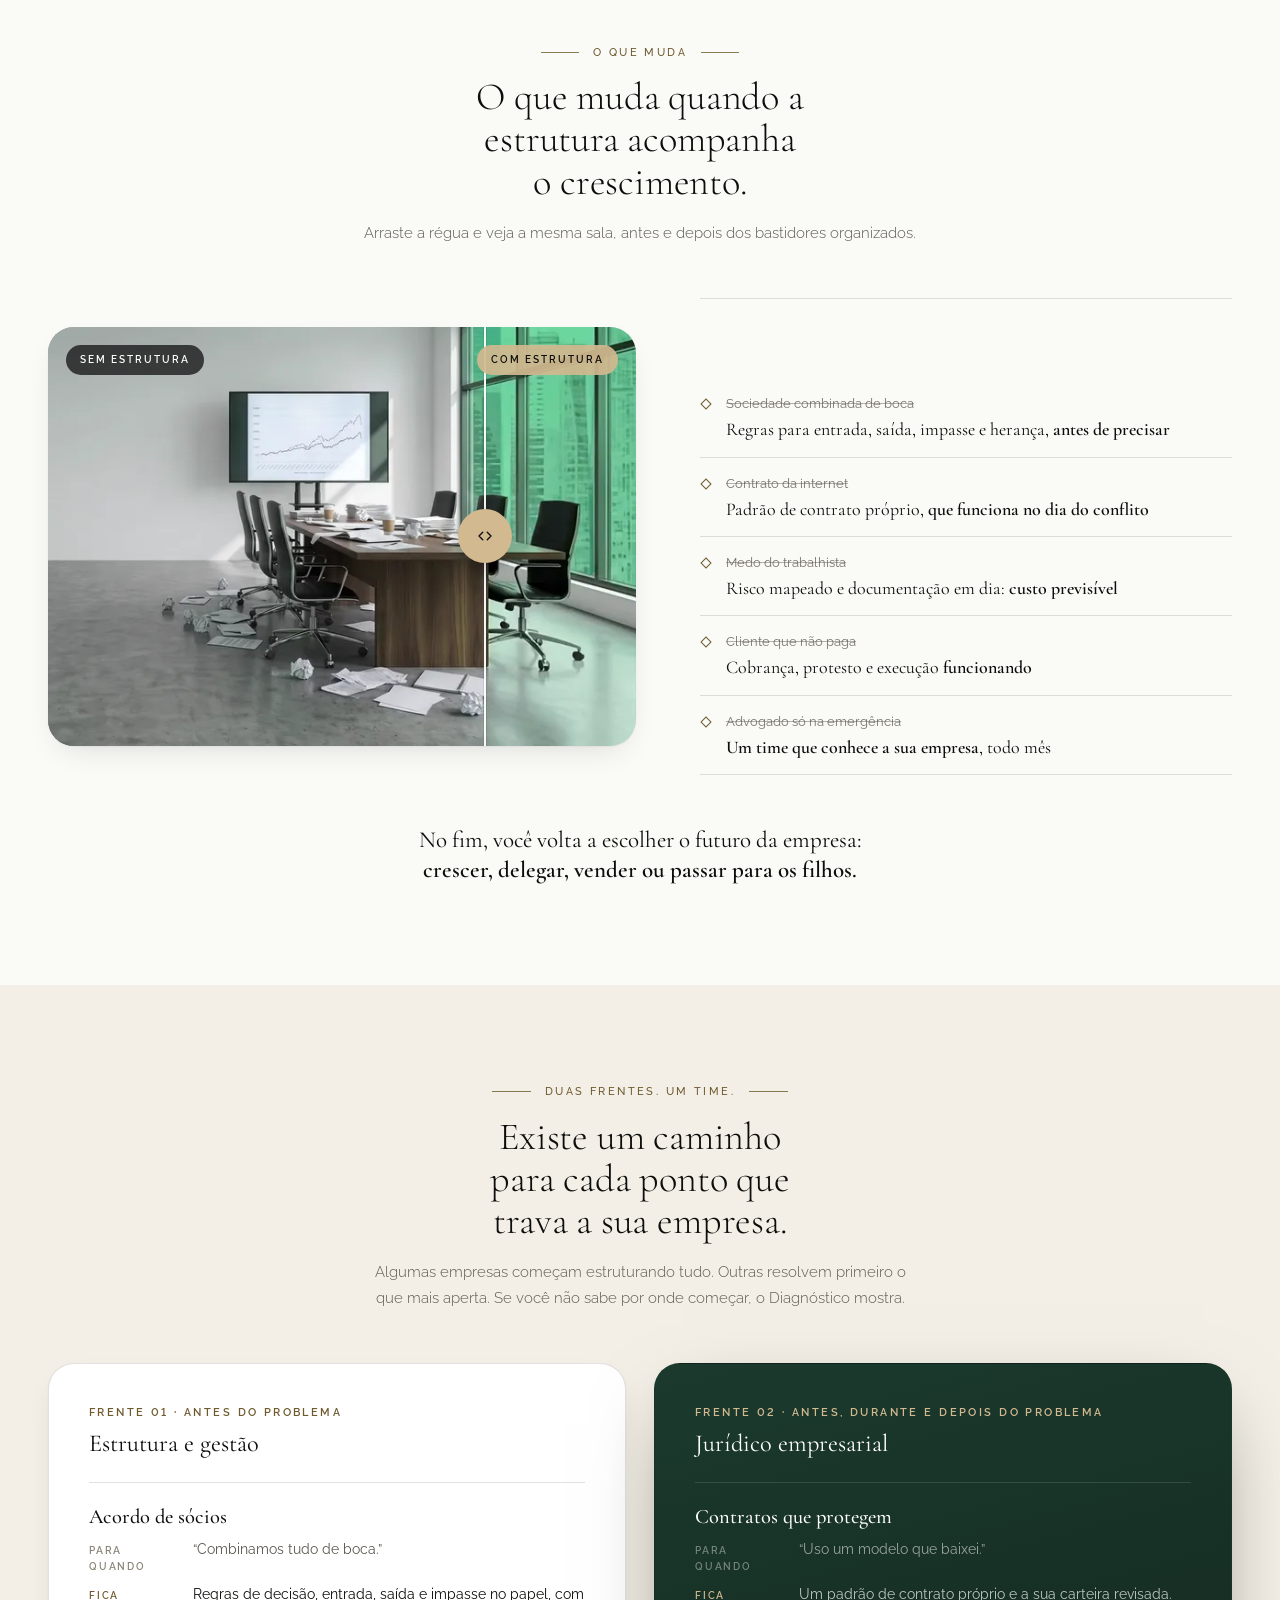
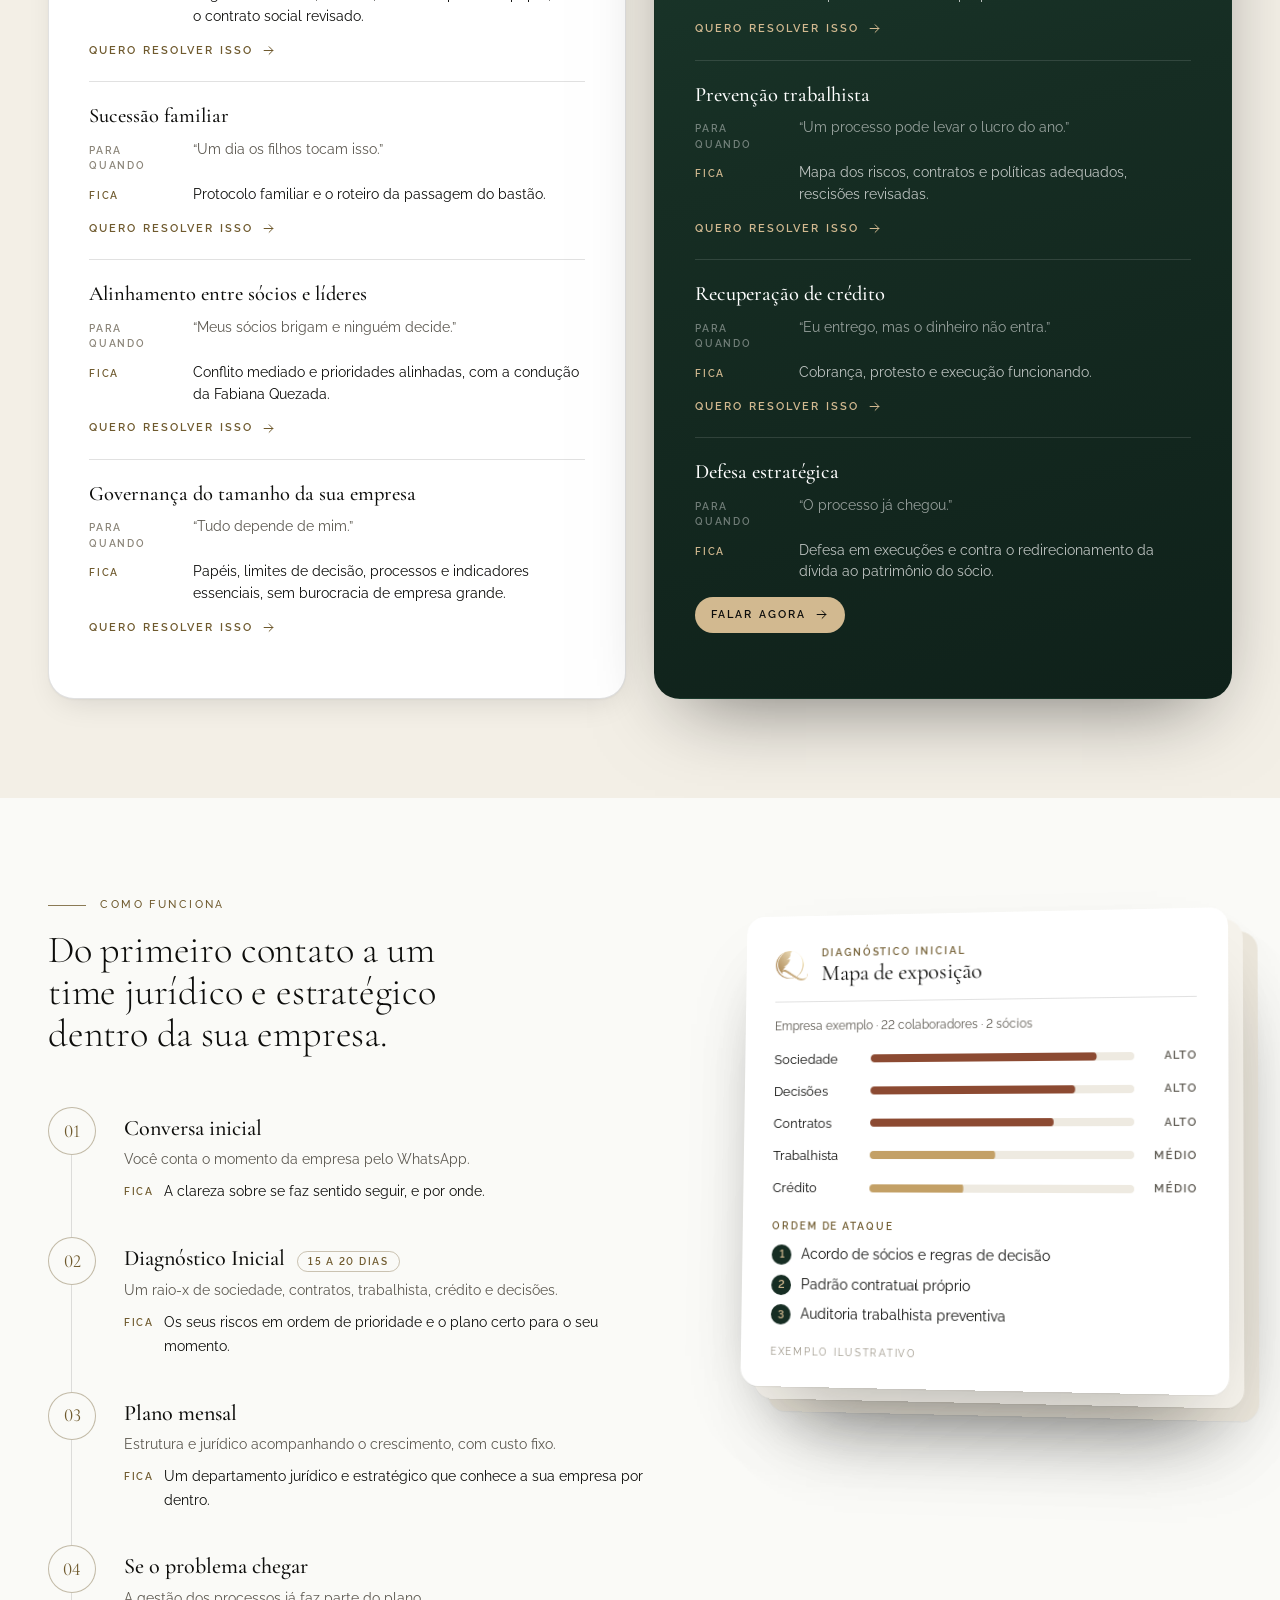
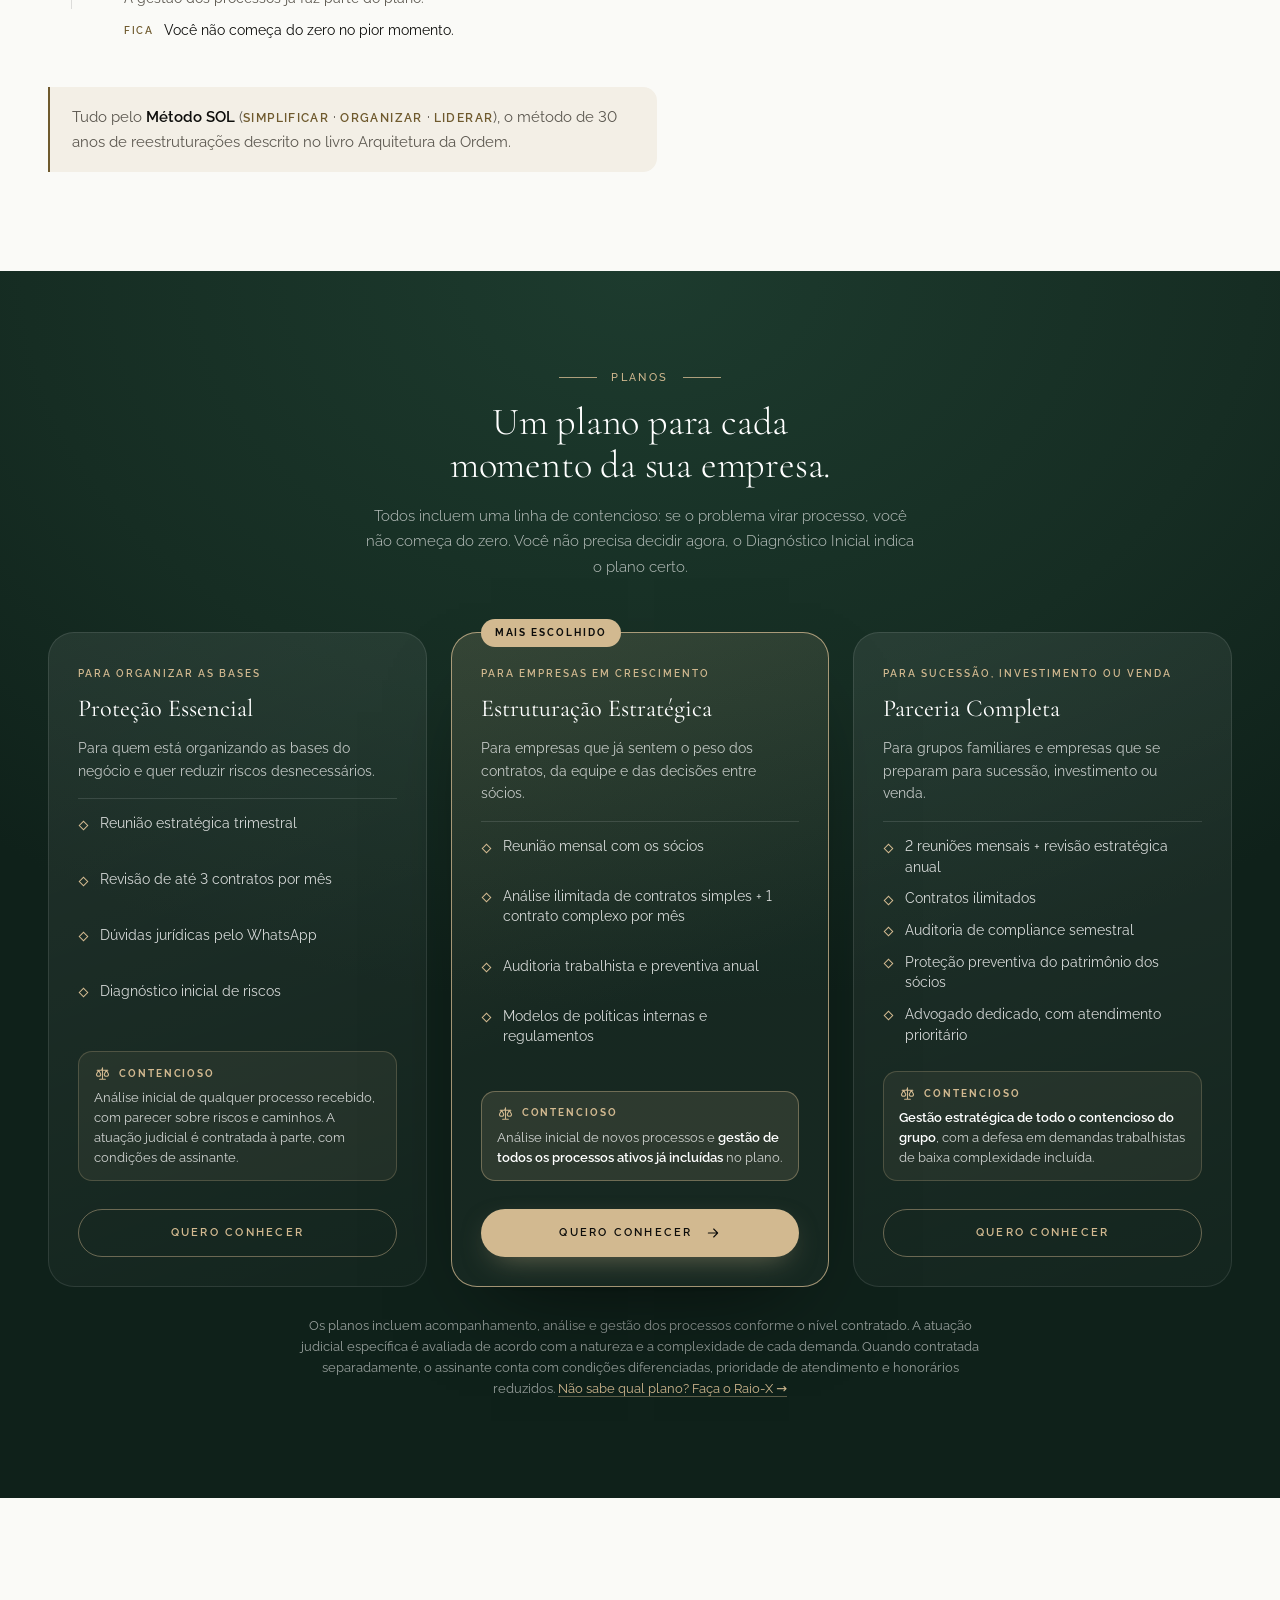
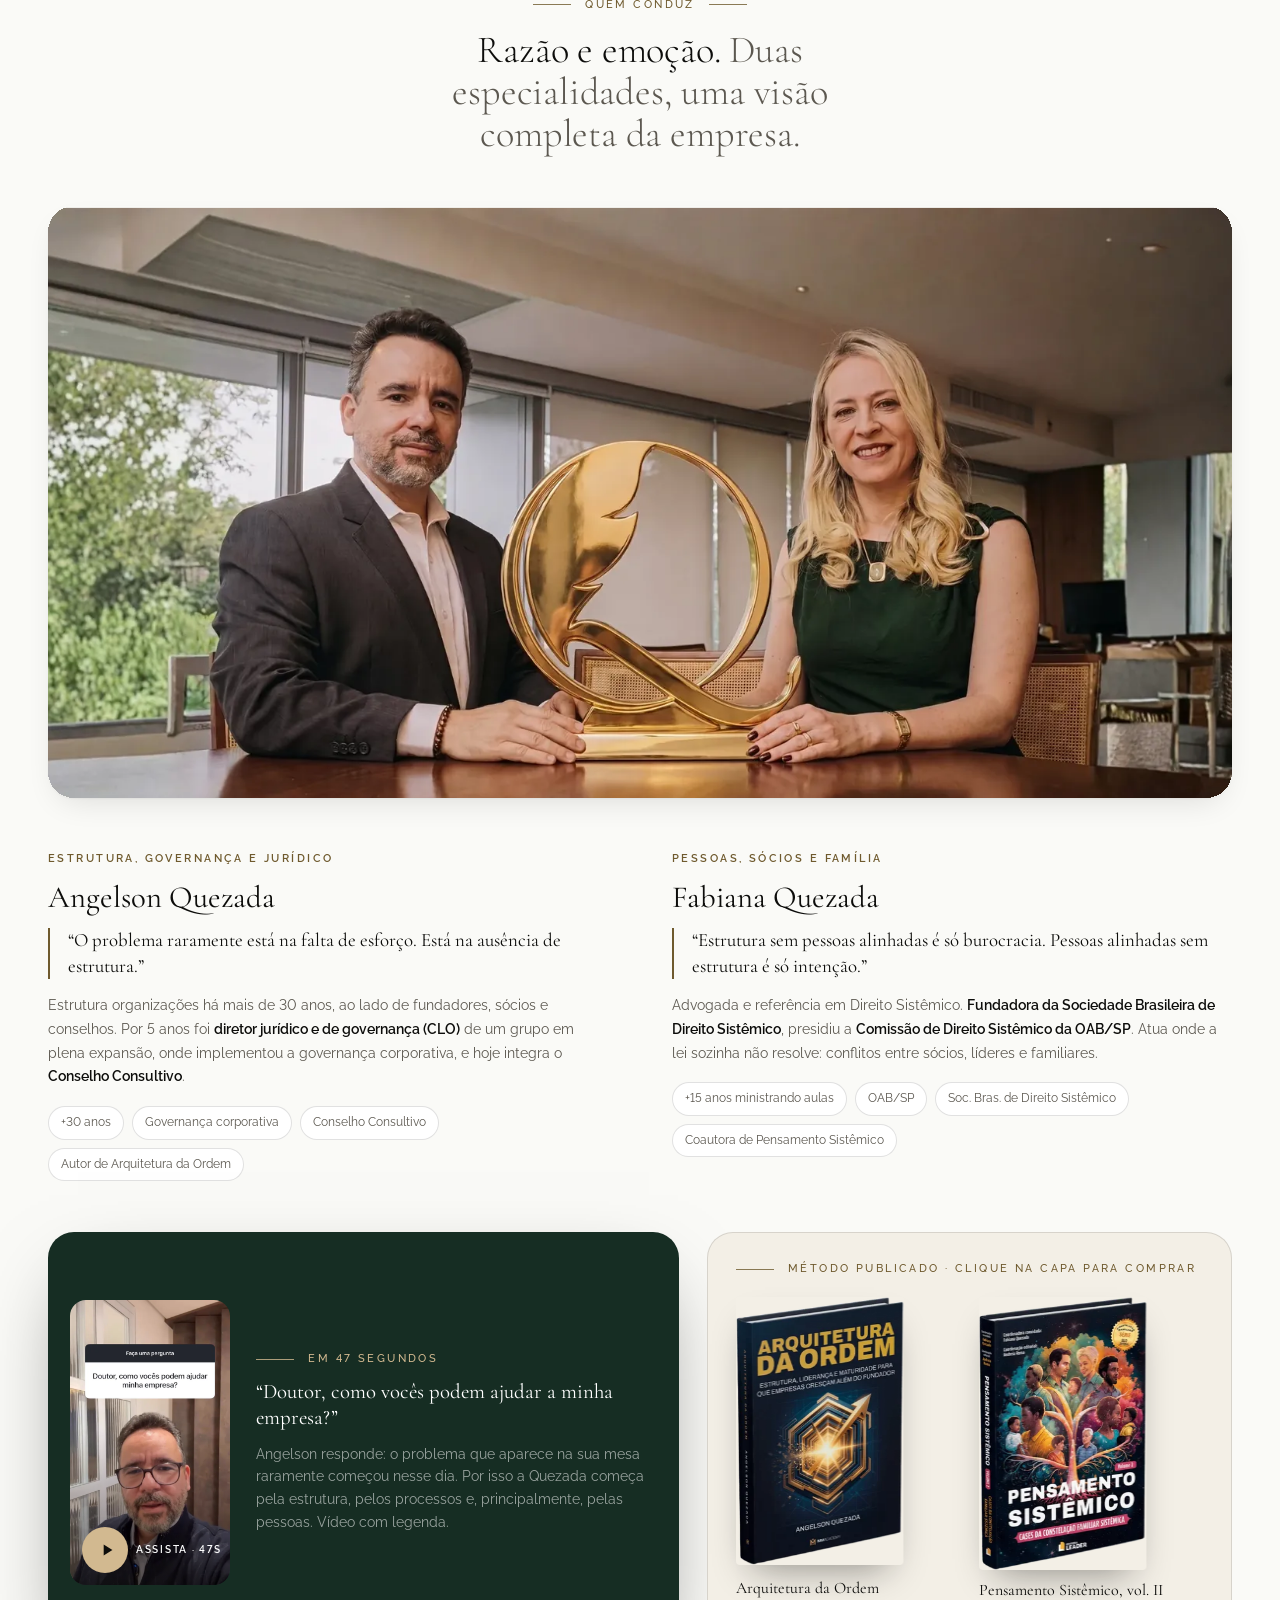
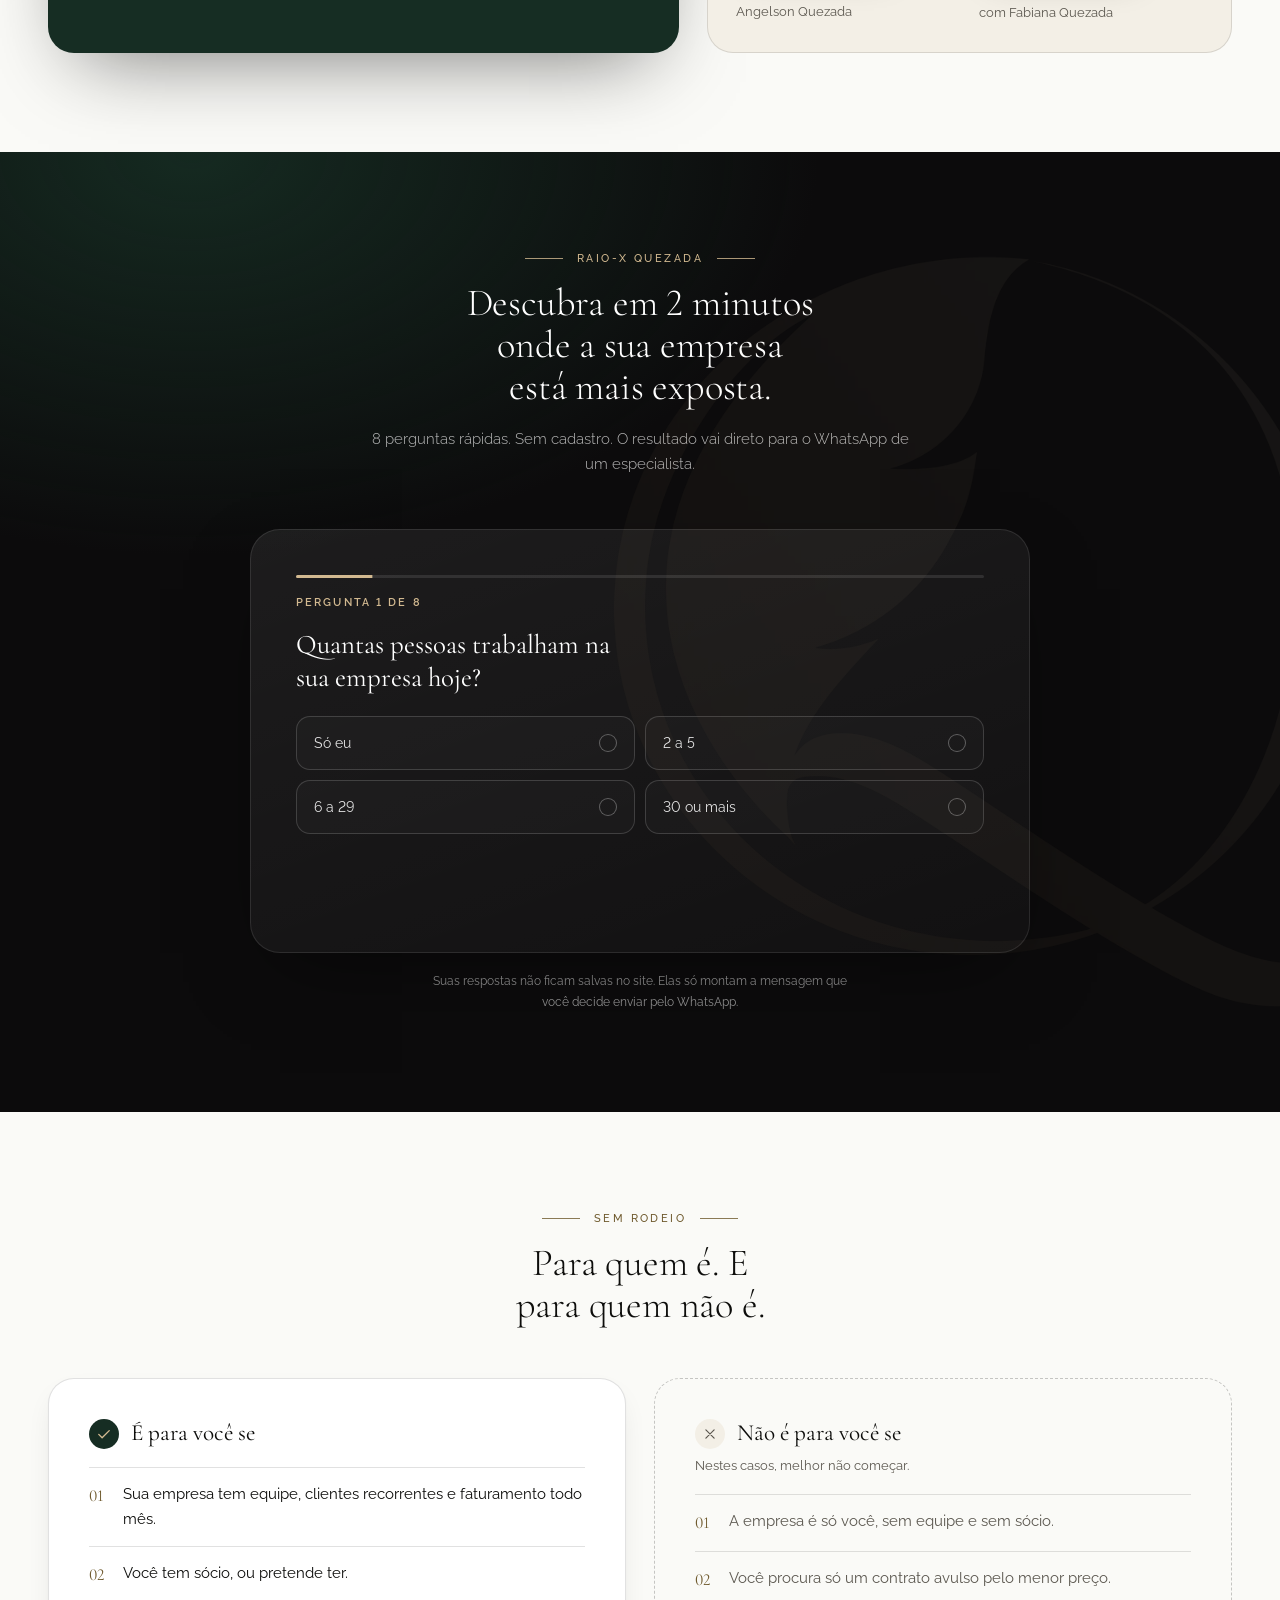
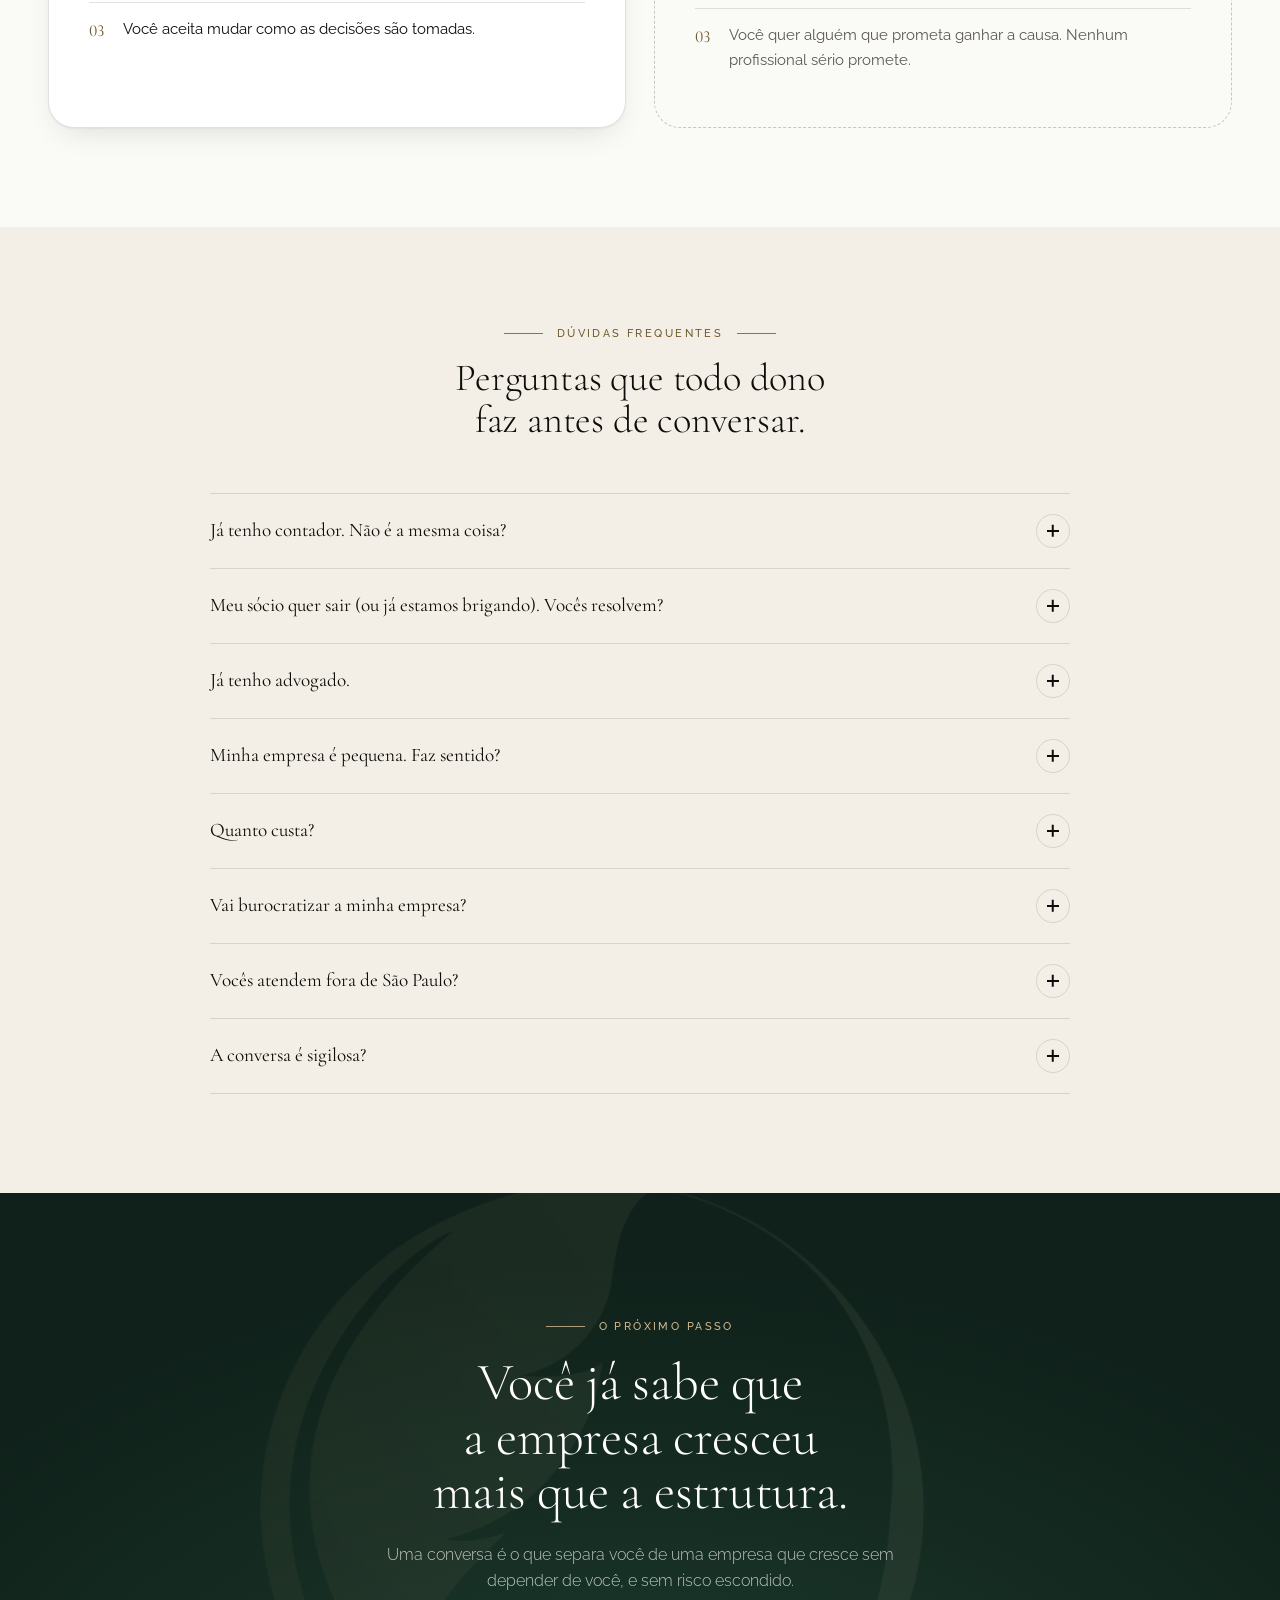
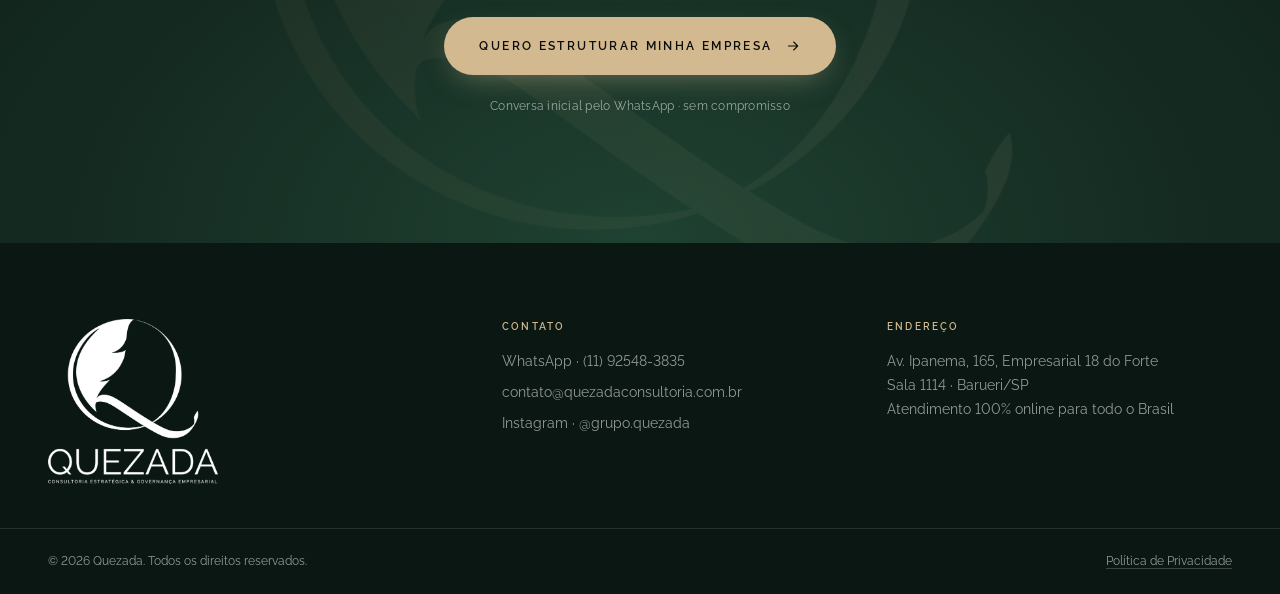
==== commit 6dfa6842: "Rodapé: e-mail contato@quezadaconsultoria.com.br e direitos reservados Co-Authored-By: Claude Opus 5" ====
--- a/index.html
+++ b/index.html
@@ -628,7 +628,7 @@
       <p class="footer__label">Contato</p>
       <ul class="footer__list">
         <li><a href="https://wa.me/5511925483835" data-wa="Olá! Vim pelo site da Quezada." data-track="cta_footer" target="_blank" rel="noopener">WhatsApp · (11) 92548-3835</a></li>
-        <li><a href="mailto:quezadaconsultoria@gmail.com">quezadaconsultoria@gmail.com</a></li>
+        <li><a href="mailto:contato@quezadaconsultoria.com.br">contato@quezadaconsultoria.com.br</a></li>
         <li><a href="https://instagram.com/grupo.quezada" target="_blank" rel="noopener">Instagram · @grupo.quezada</a></li>
       </ul>
     </div>
@@ -638,8 +638,8 @@
     </div>
   </div>
   <div class="shell footer__base">
-    <p>A Quezada atua em total conformidade com as diretrizes da OAB.</p>
-    <p><a href="politica-de-privacidade.html">Política de Privacidade</a> · © <span data-year>2026</span> Quezada</p>
+    <p>© <span data-year>2026</span> Quezada. Todos os direitos reservados.</p>
+    <p><a href="politica-de-privacidade.html">Política de Privacidade</a></p>
   </div>
 </footer>
 
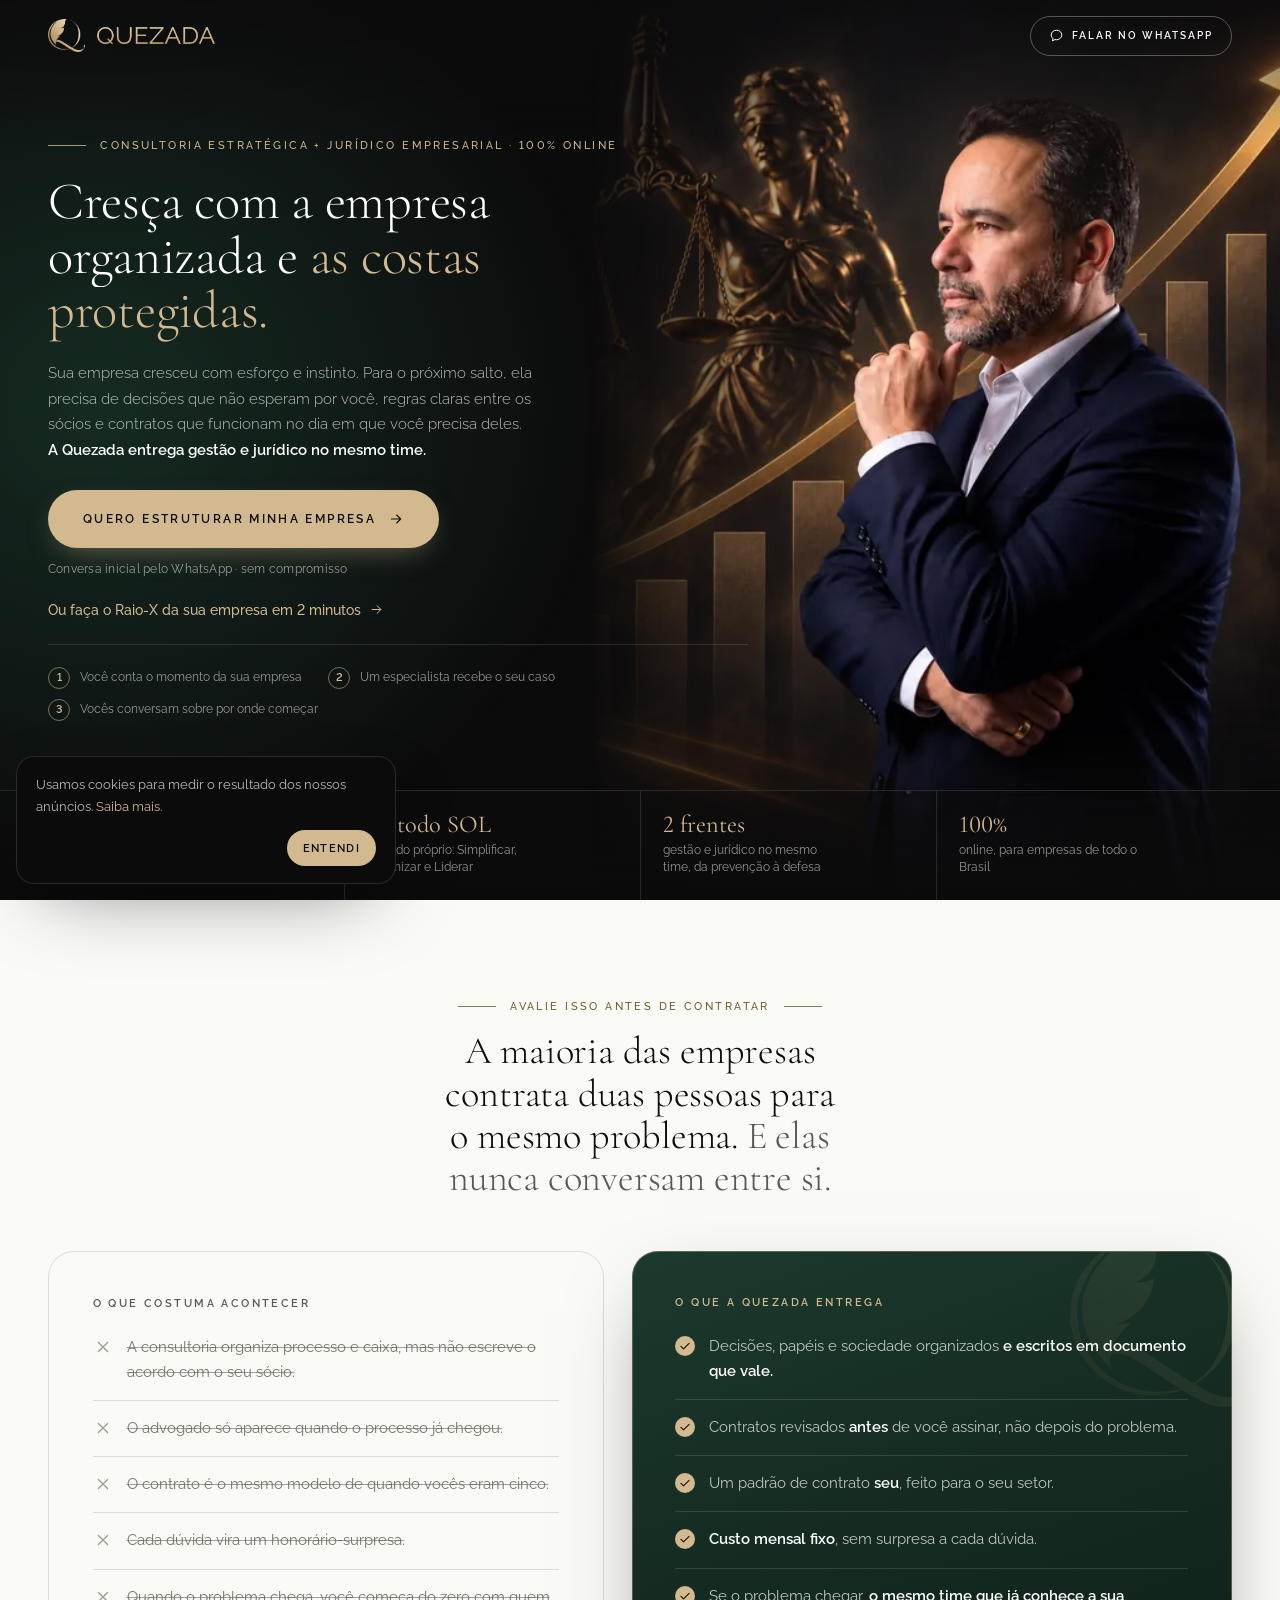
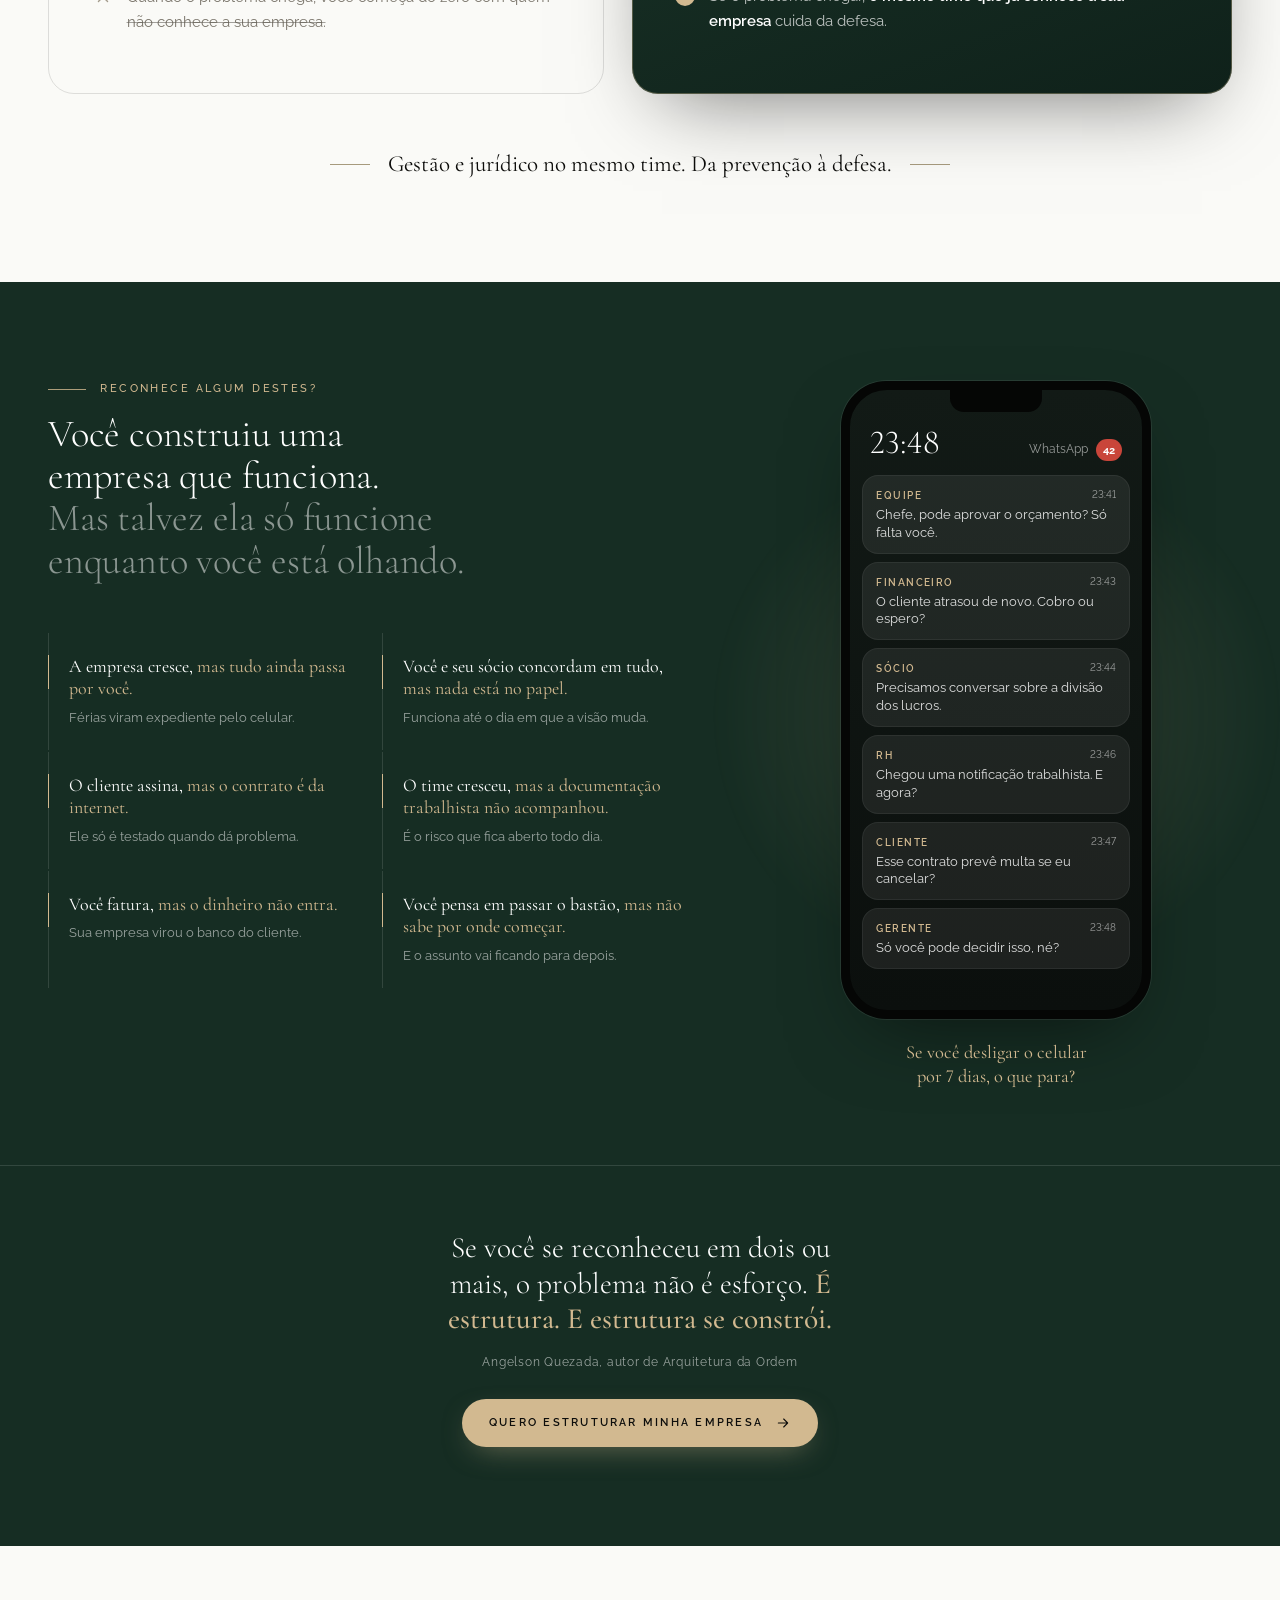
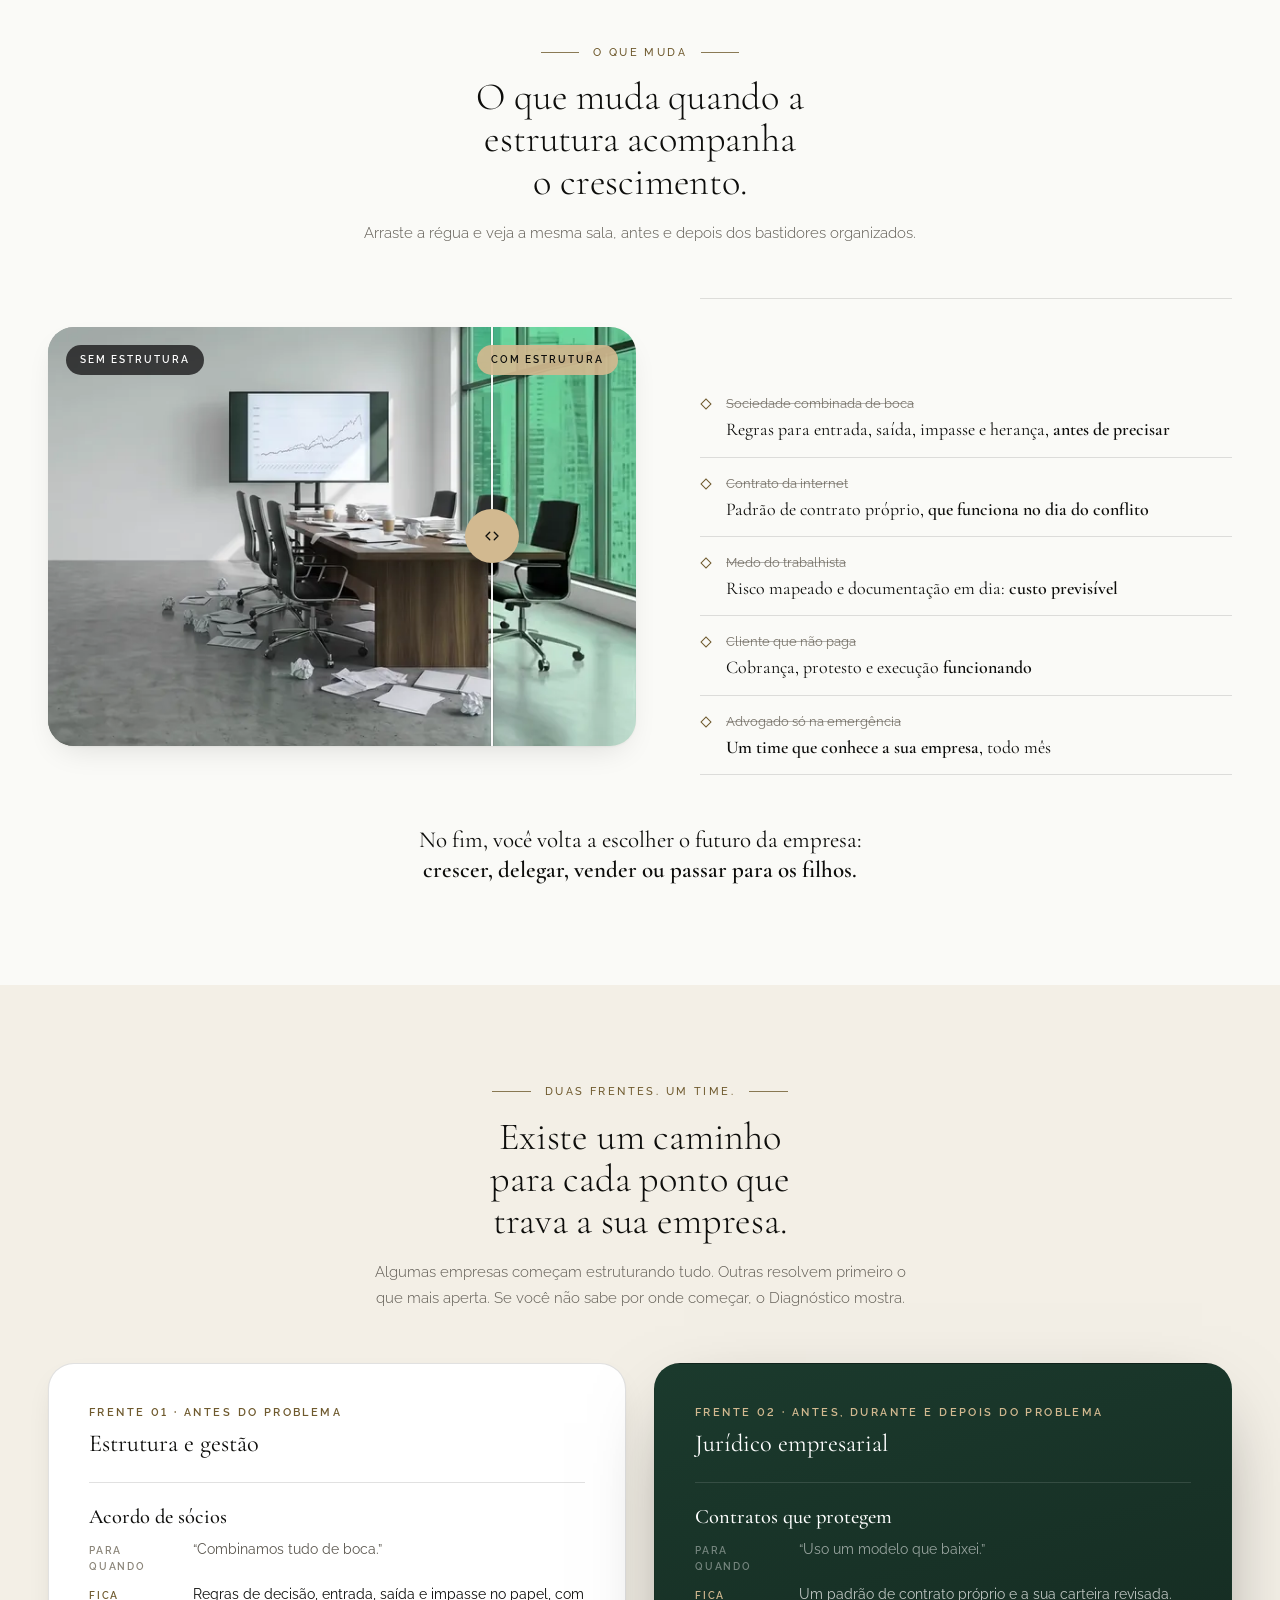
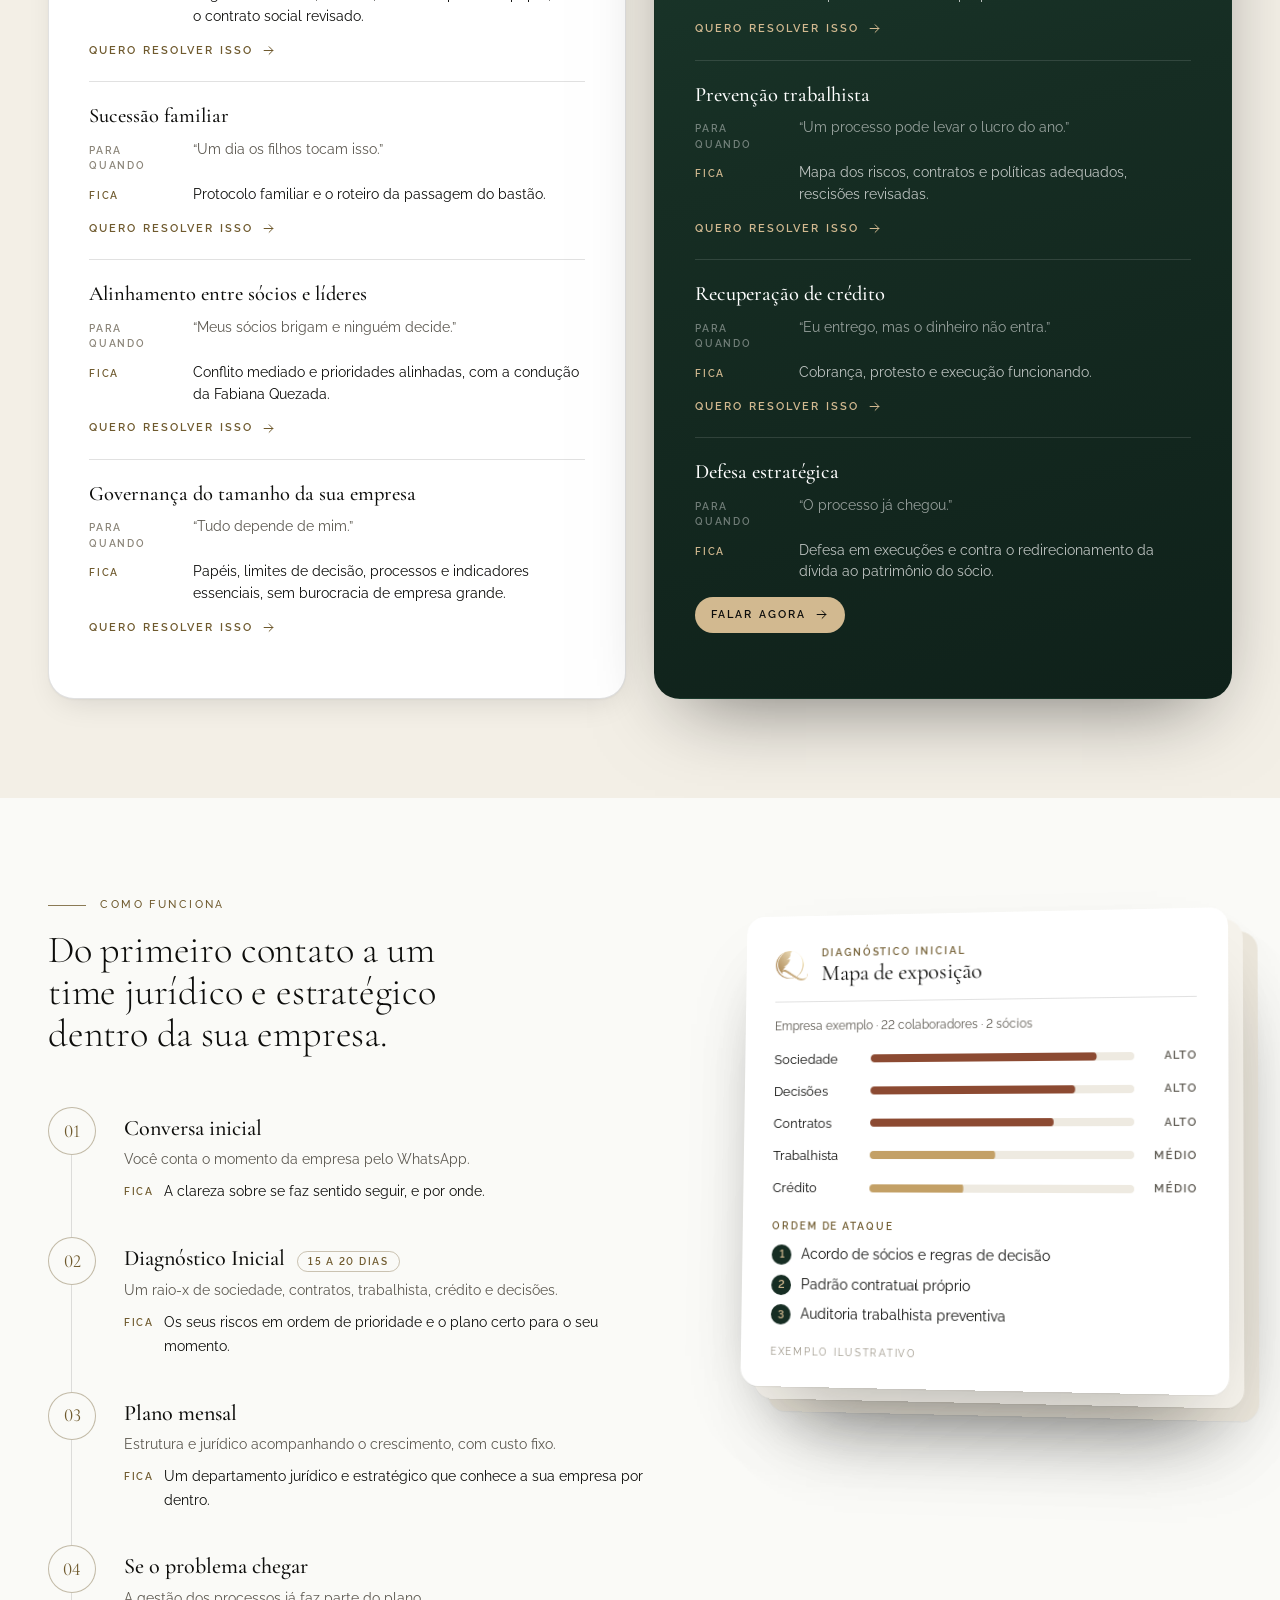
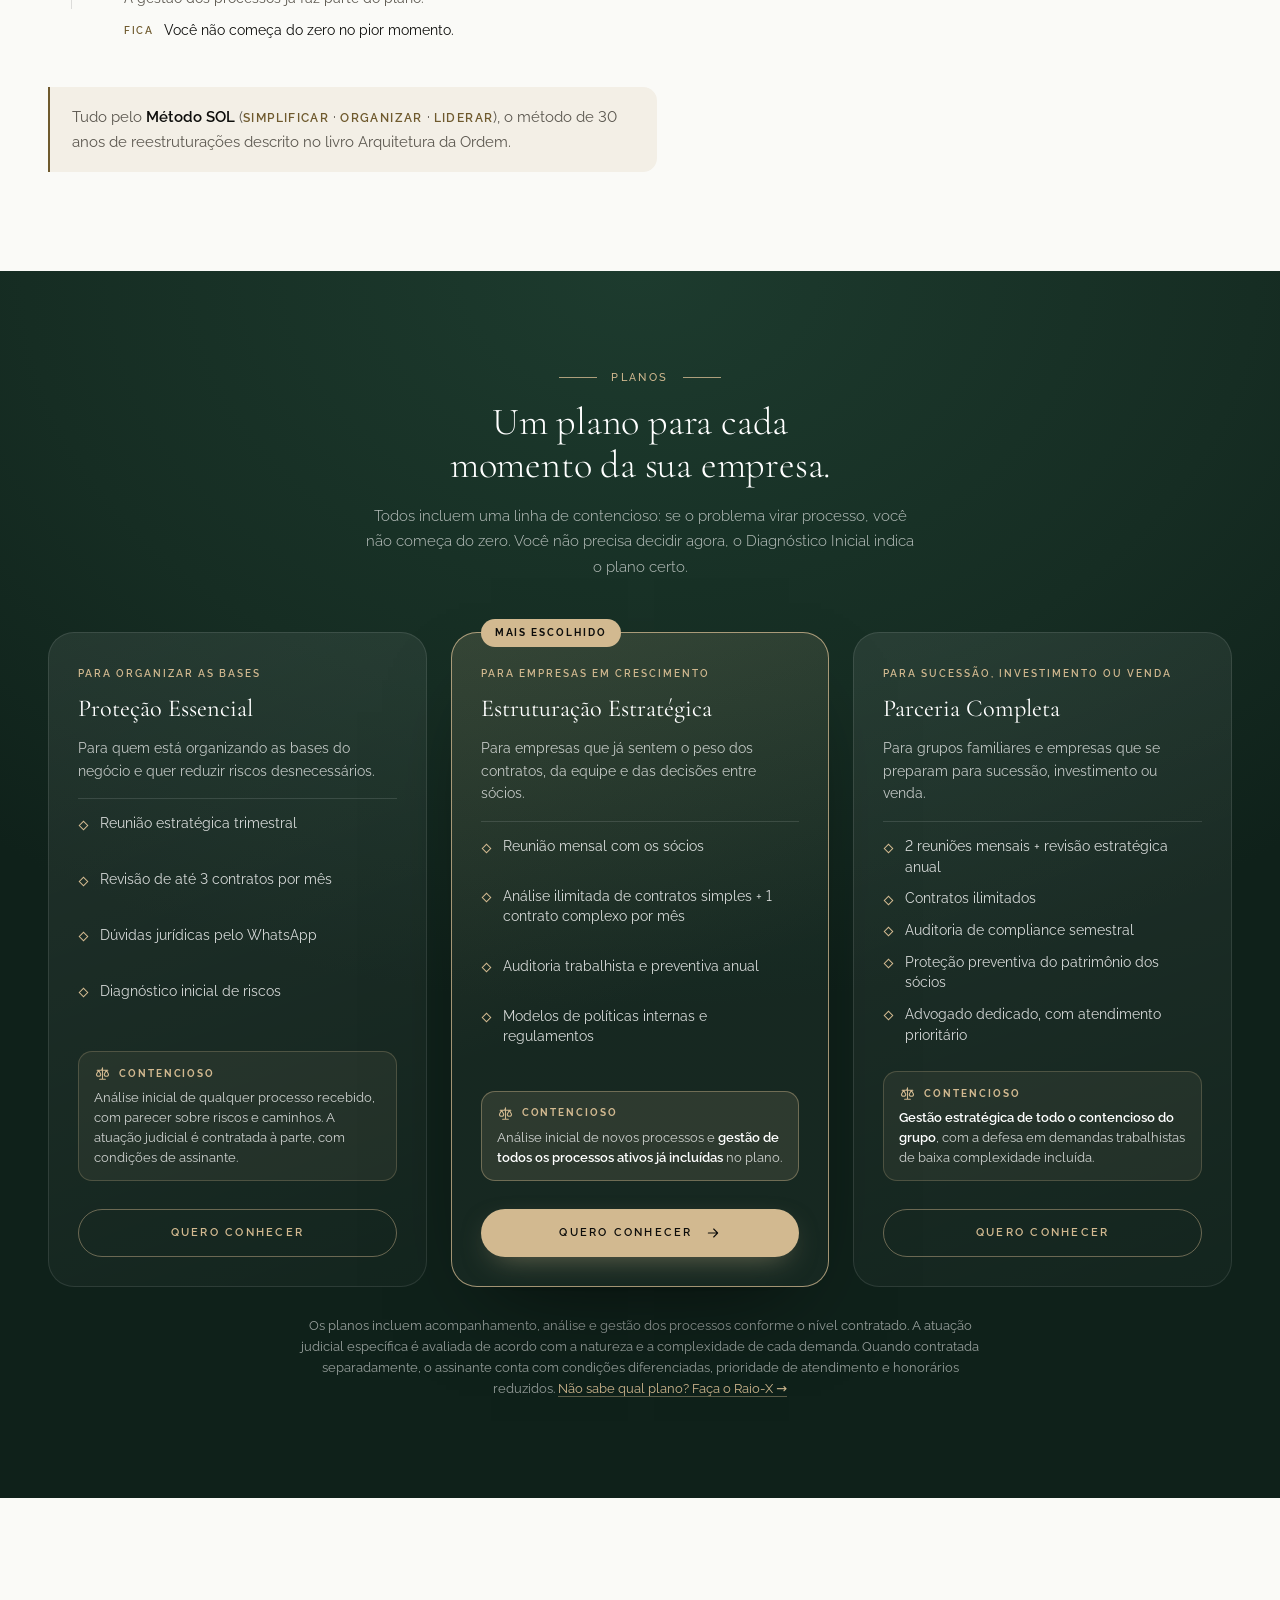
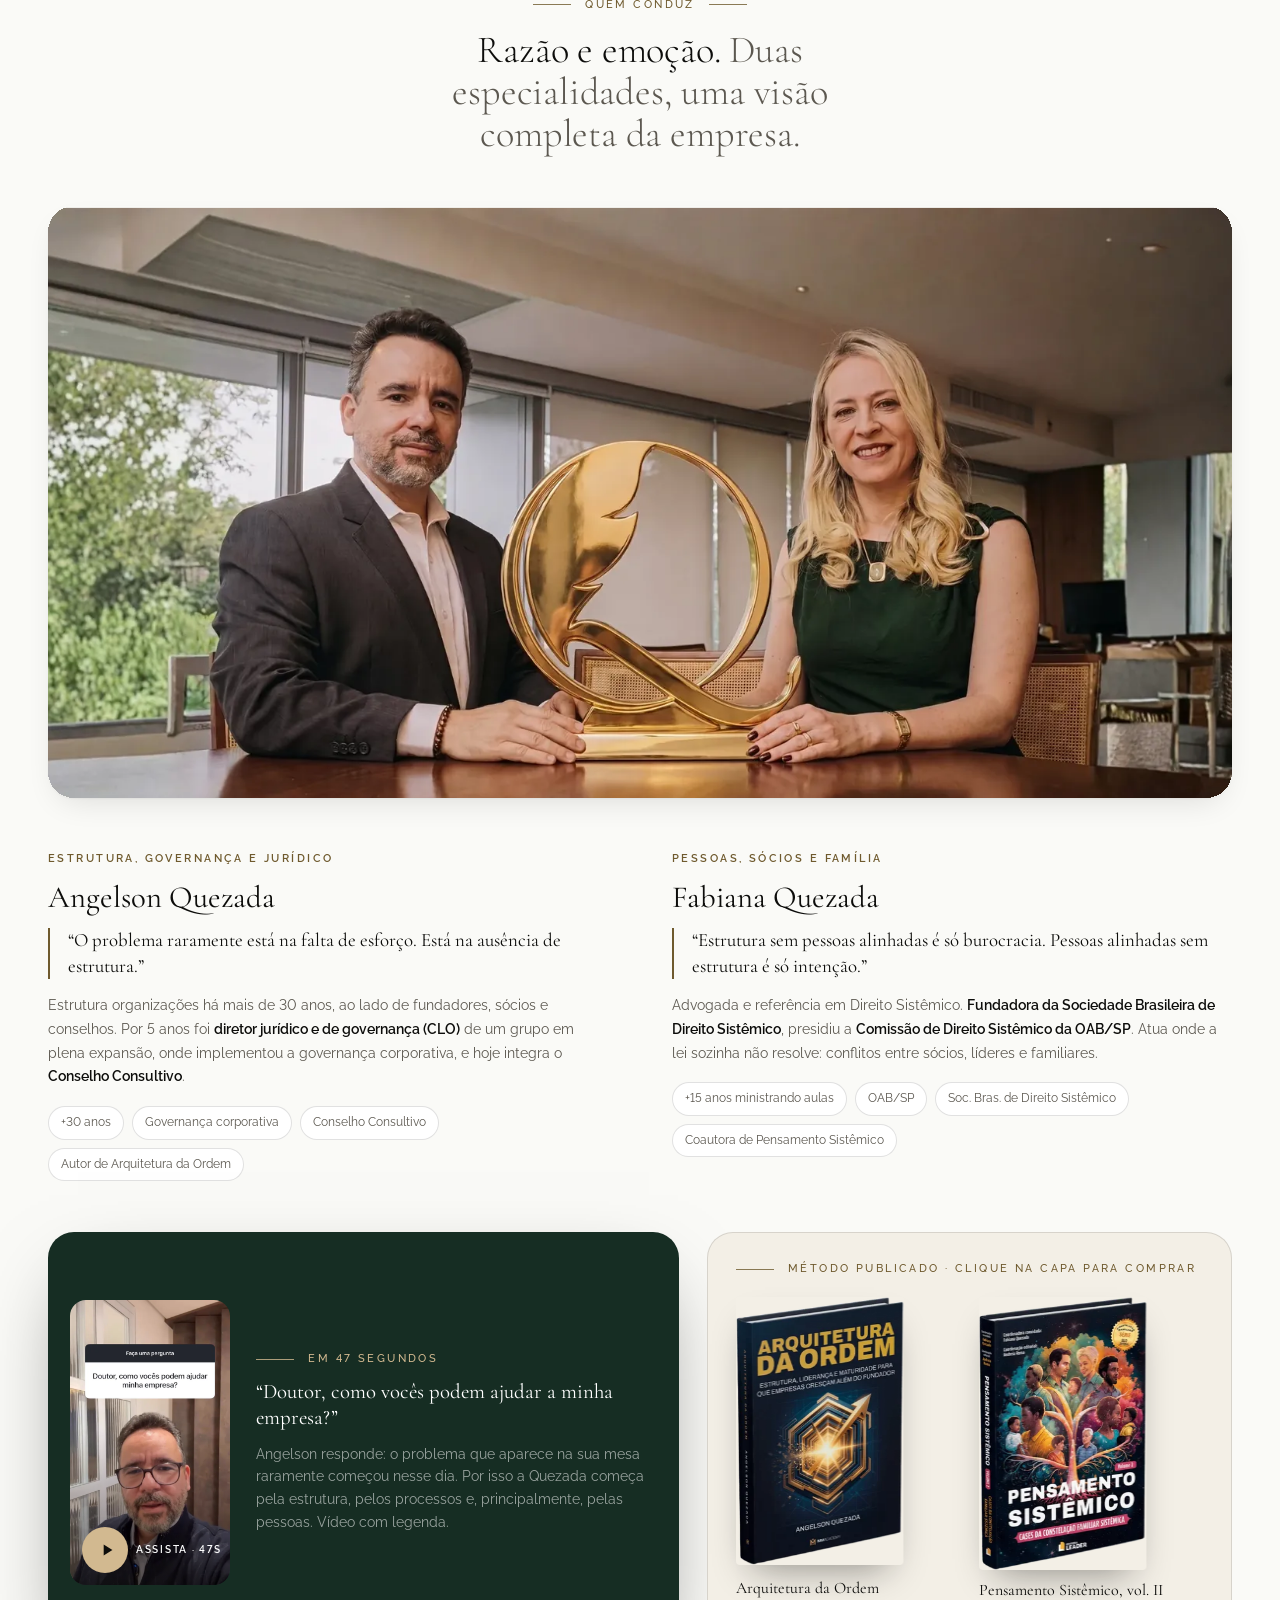
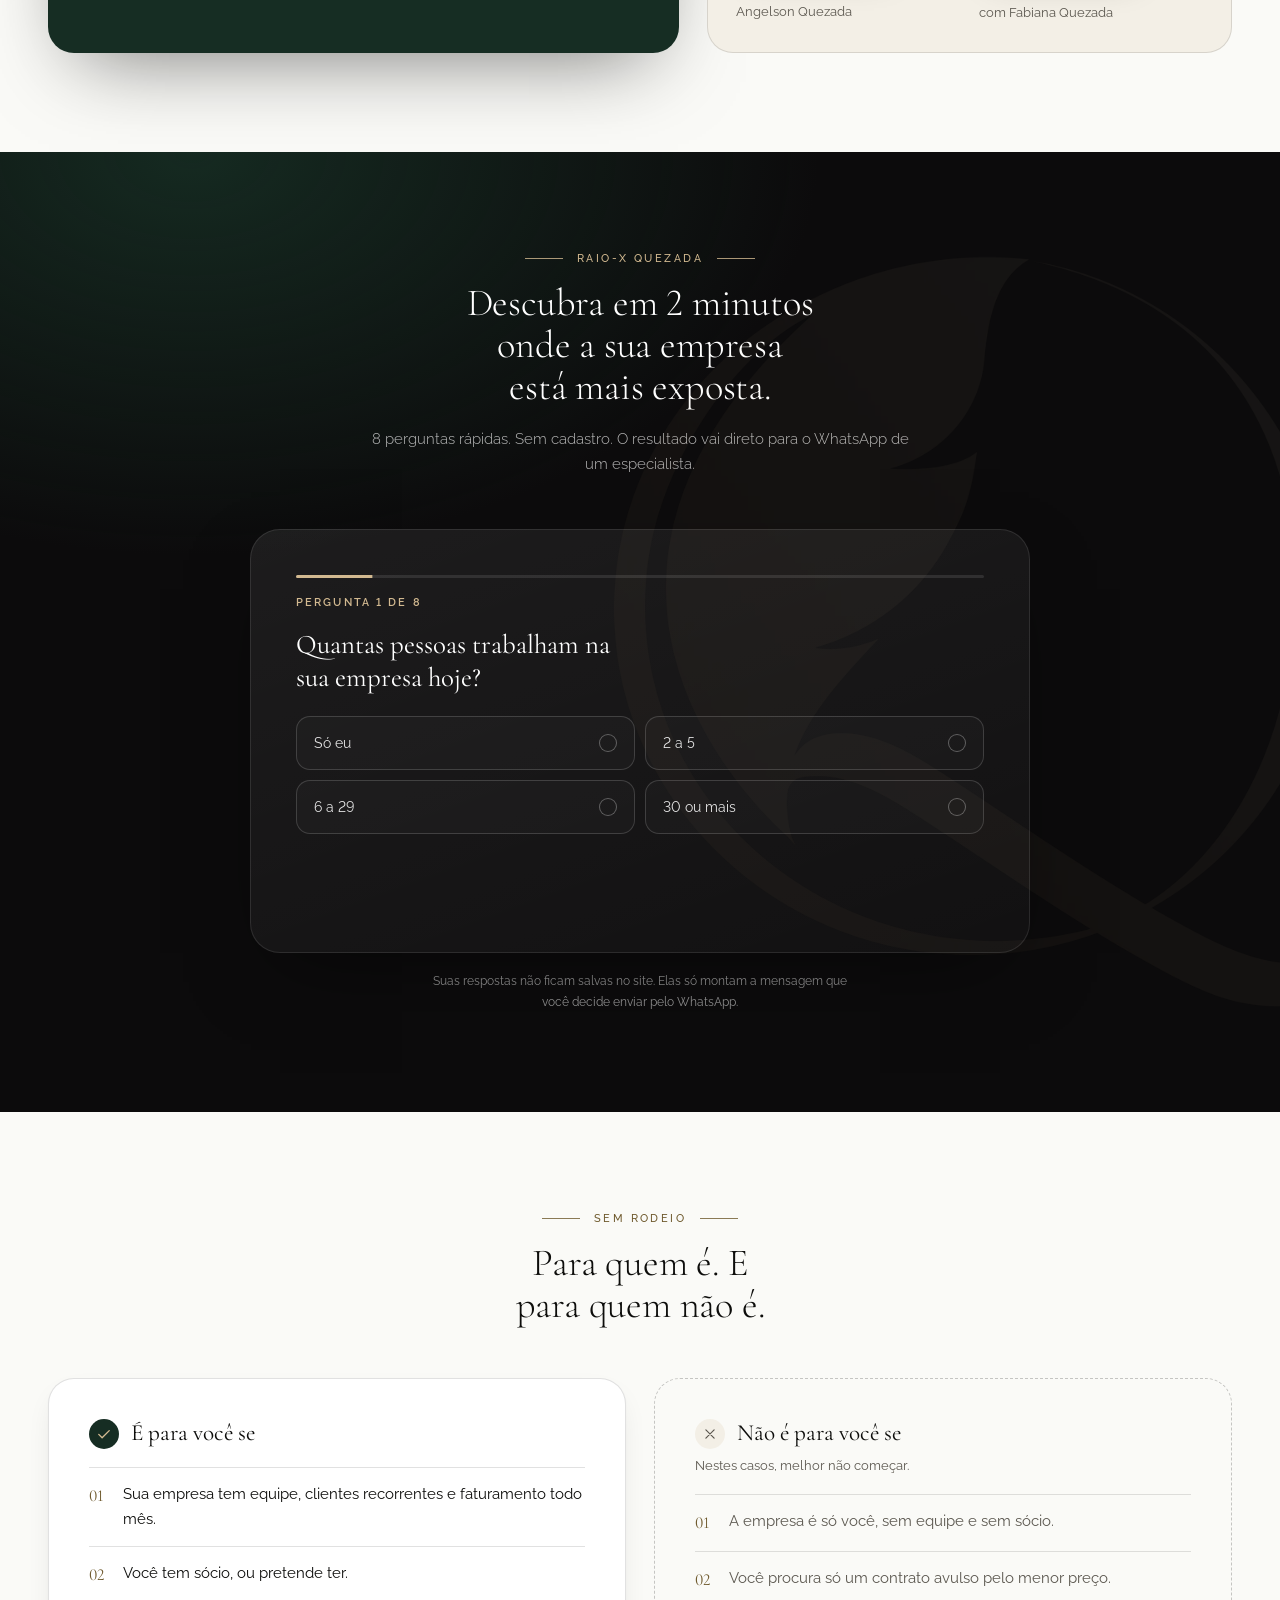
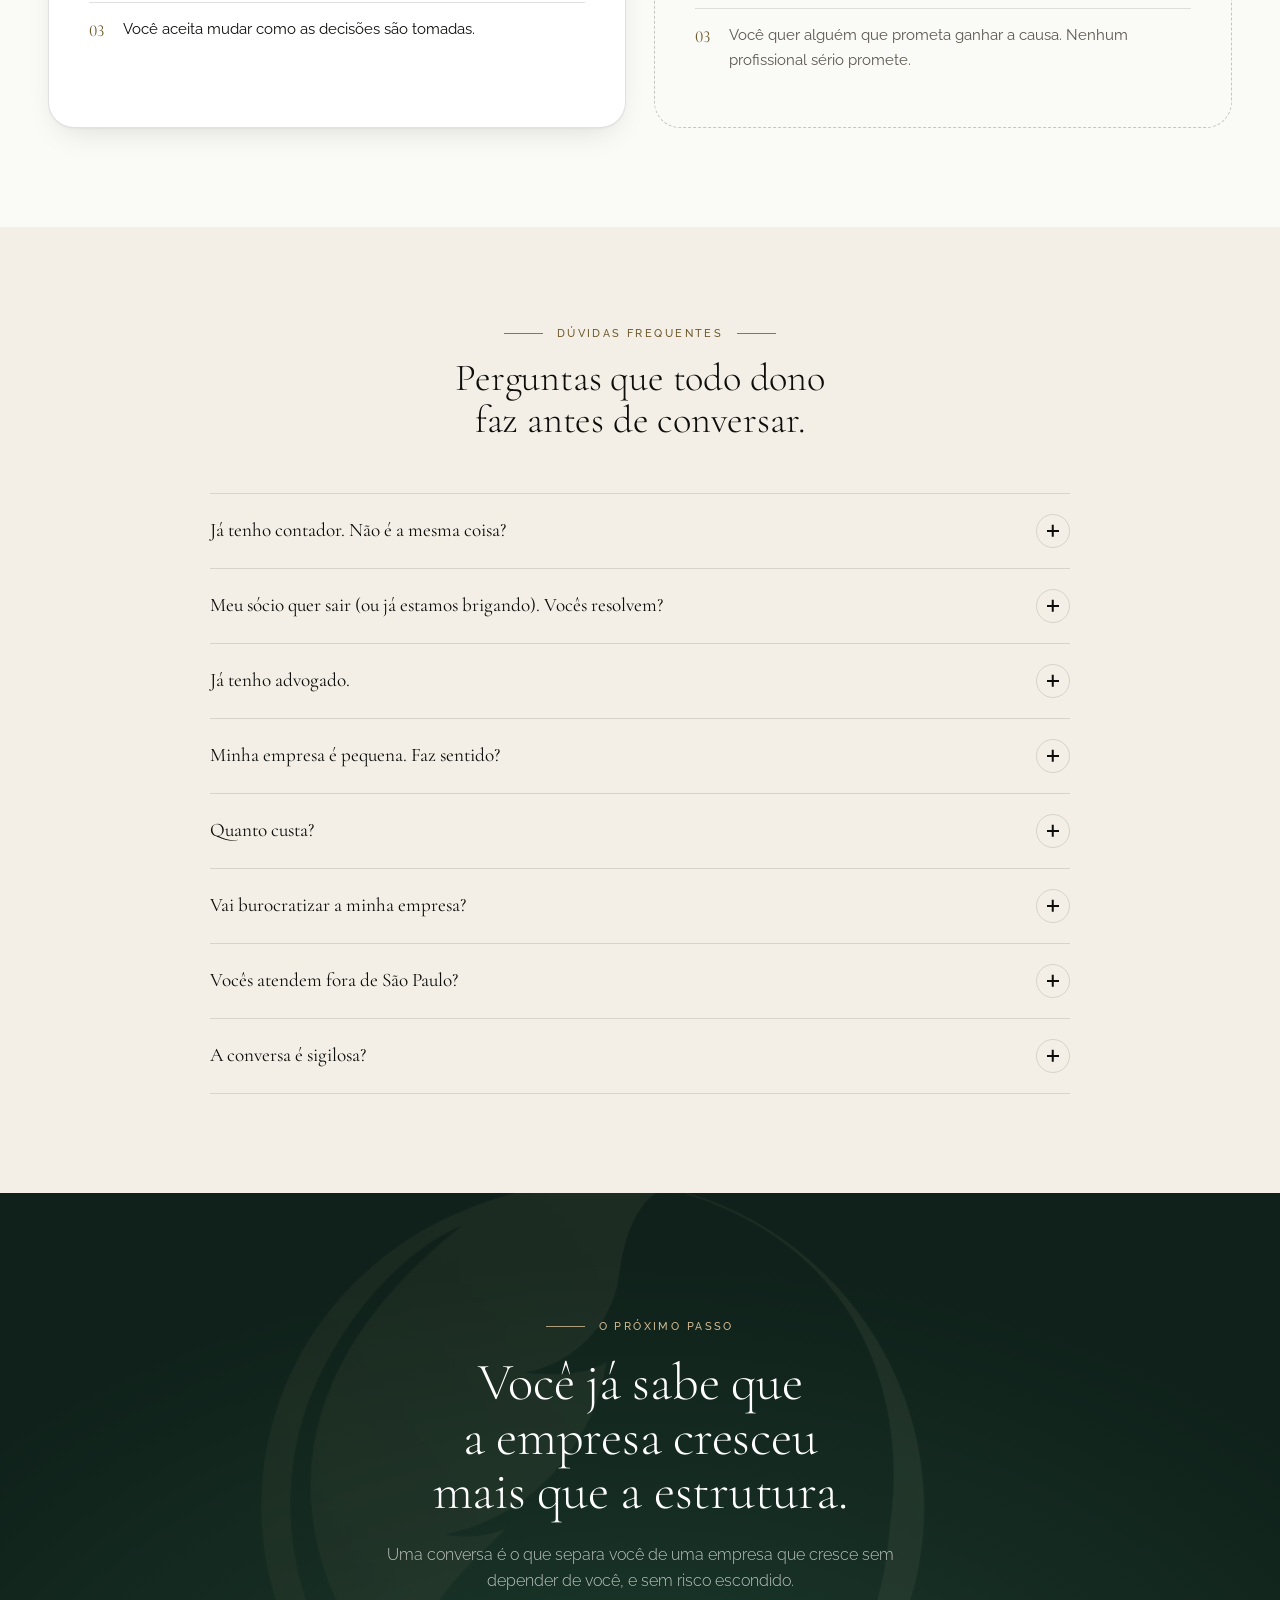
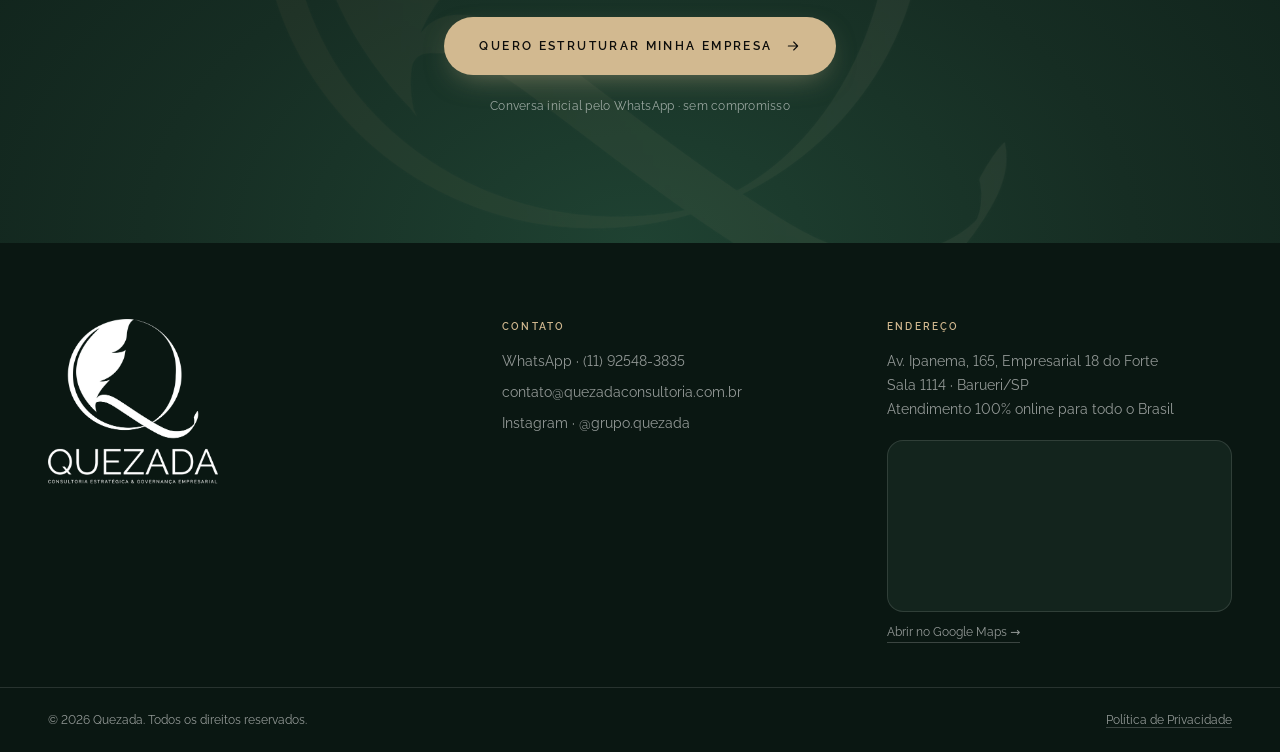
==== commit c421cfa3: "Rodapé: mapa do Google com o endereço Co-Authored-By: Claude Opus 5.5 <noreply@anthropic.com>" ====
--- a/index.html
+++ b/index.html
@@ -635,6 +635,10 @@
     <div>
       <p class="footer__label">Endereço</p>
       <address class="footer__addr">Av. Ipanema, 165, Empresarial 18 do Forte<br>Sala 1114 · Barueri/SP<br>Atendimento 100% online para todo o Brasil</address>
+      <div class="footer__map">
+        <iframe src="https://www.google.com/maps?q=Av.+Ipanema,+165,+Empresarial+18+do+Forte,+Barueri+-+SP&amp;hl=pt-BR&amp;z=16&amp;output=embed" title="Mapa: Av. Ipanema, 165, Barueri/SP" loading="lazy" referrerpolicy="no-referrer-when-downgrade" allowfullscreen></iframe>
+      </div>
+      <a class="footer__maplink" href="https://www.google.com/maps/search/?api=1&amp;query=Av.+Ipanema,+165,+Empresarial+18+do+Forte,+Barueri+-+SP" target="_blank" rel="noopener">Abrir no Google Maps →</a>
     </div>
   </div>
   <div class="shell footer__base">
--- a/css/style.css
+++ b/css/style.css
@@ -662,6 +662,11 @@
 .footer__list { display: grid; gap: 8px; }
 .footer__list a:hover { color: var(--gold); }
 .footer__addr { font-style: normal; line-height: 1.7; }
+.footer__grid > * { min-width: 0; }
+.footer__map { width: 100%; max-width: 400px; margin-top: 18px; border-radius: var(--radius); overflow: hidden; border: 1px solid var(--line-dark); aspect-ratio: 16 / 8; background: #13241d; }
+.footer__map iframe { display: block; width: 100%; height: 100%; border: 0; filter: grayscale(.35) contrast(.95); }
+.footer__maplink { display: inline-block; margin-top: 10px; font-size: .76rem; border-bottom: 1px solid rgba(255,255,255,.2); }
+.footer__maplink:hover { color: var(--gold); border-color: var(--gold); }
 .footer__base { display: flex; flex-wrap: wrap; justify-content: space-between; gap: 10px 30px; padding-block: 22px; border-top: 1px solid var(--line-dark); font-size: .76rem; }
 .footer__base a { border-bottom: 1px solid rgba(255,255,255,.2); }
 .footer__base a:hover { color: var(--gold); border-color: var(--gold); }
